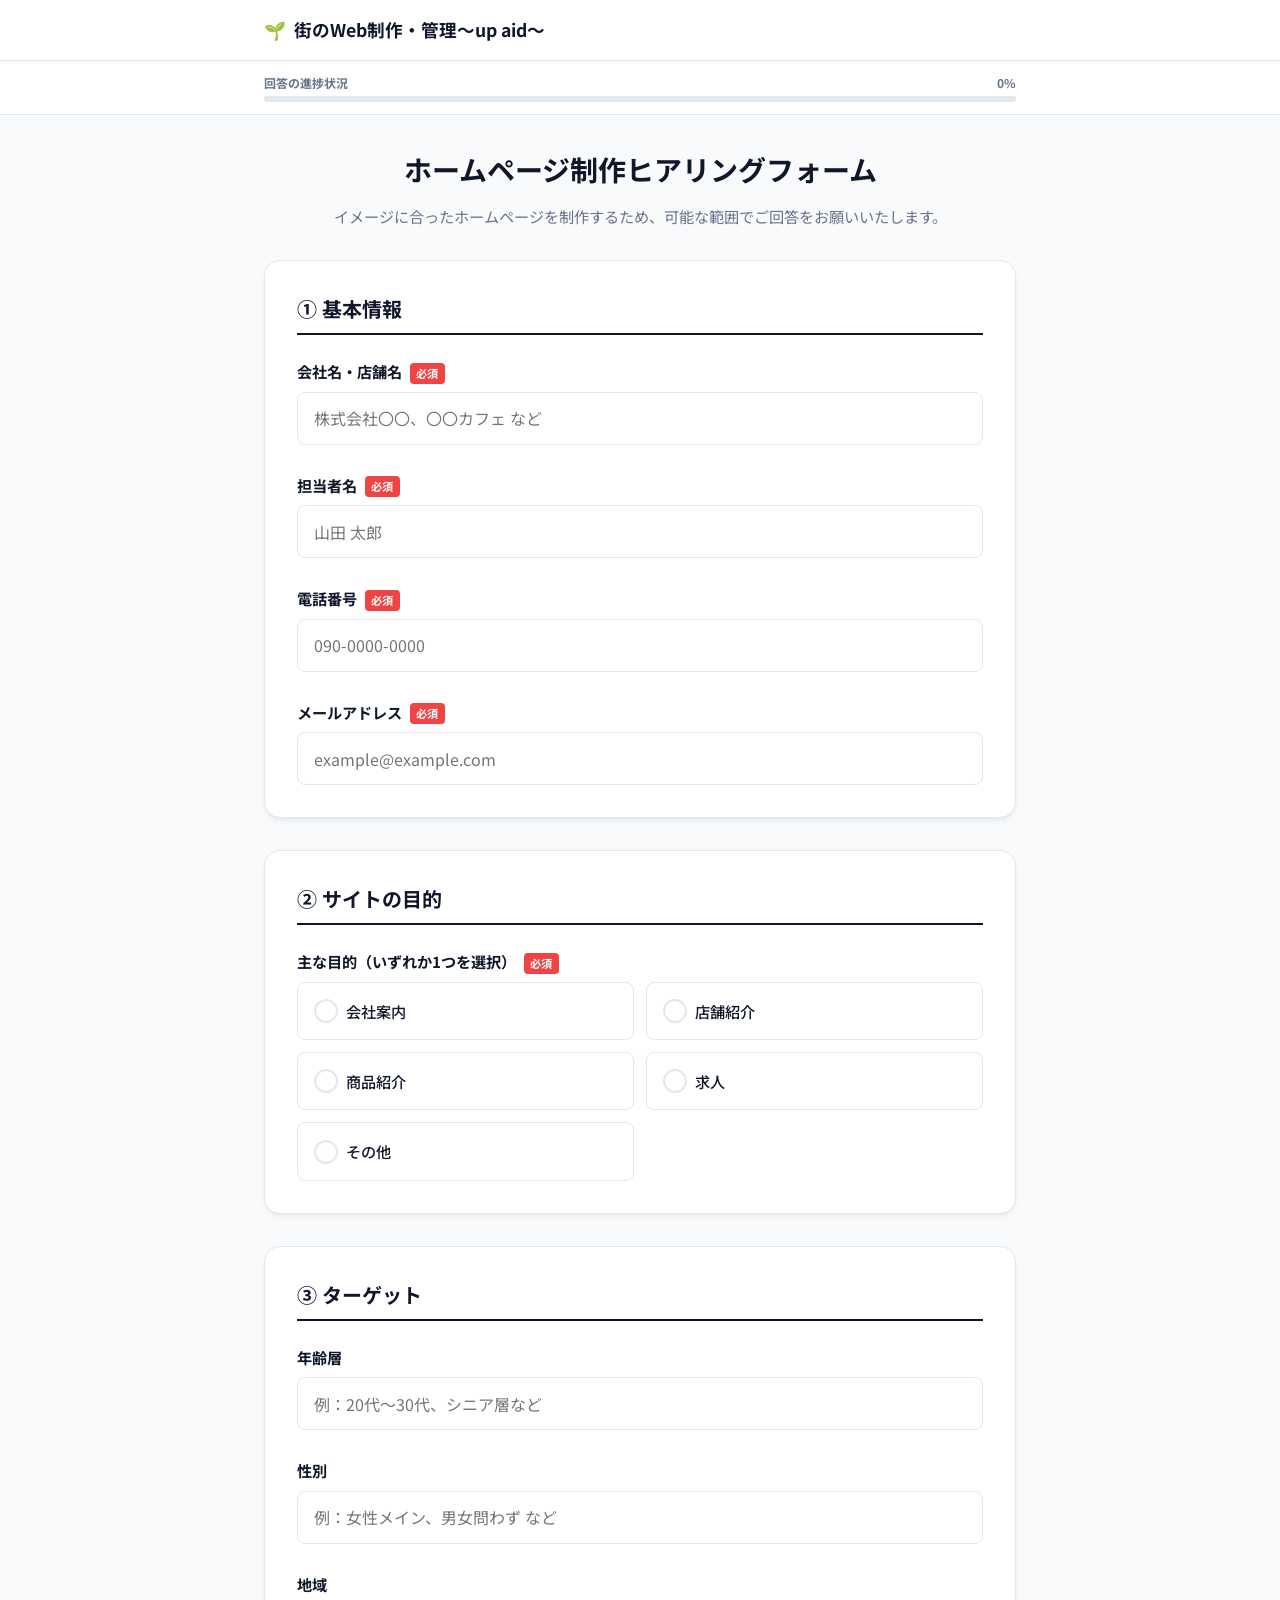
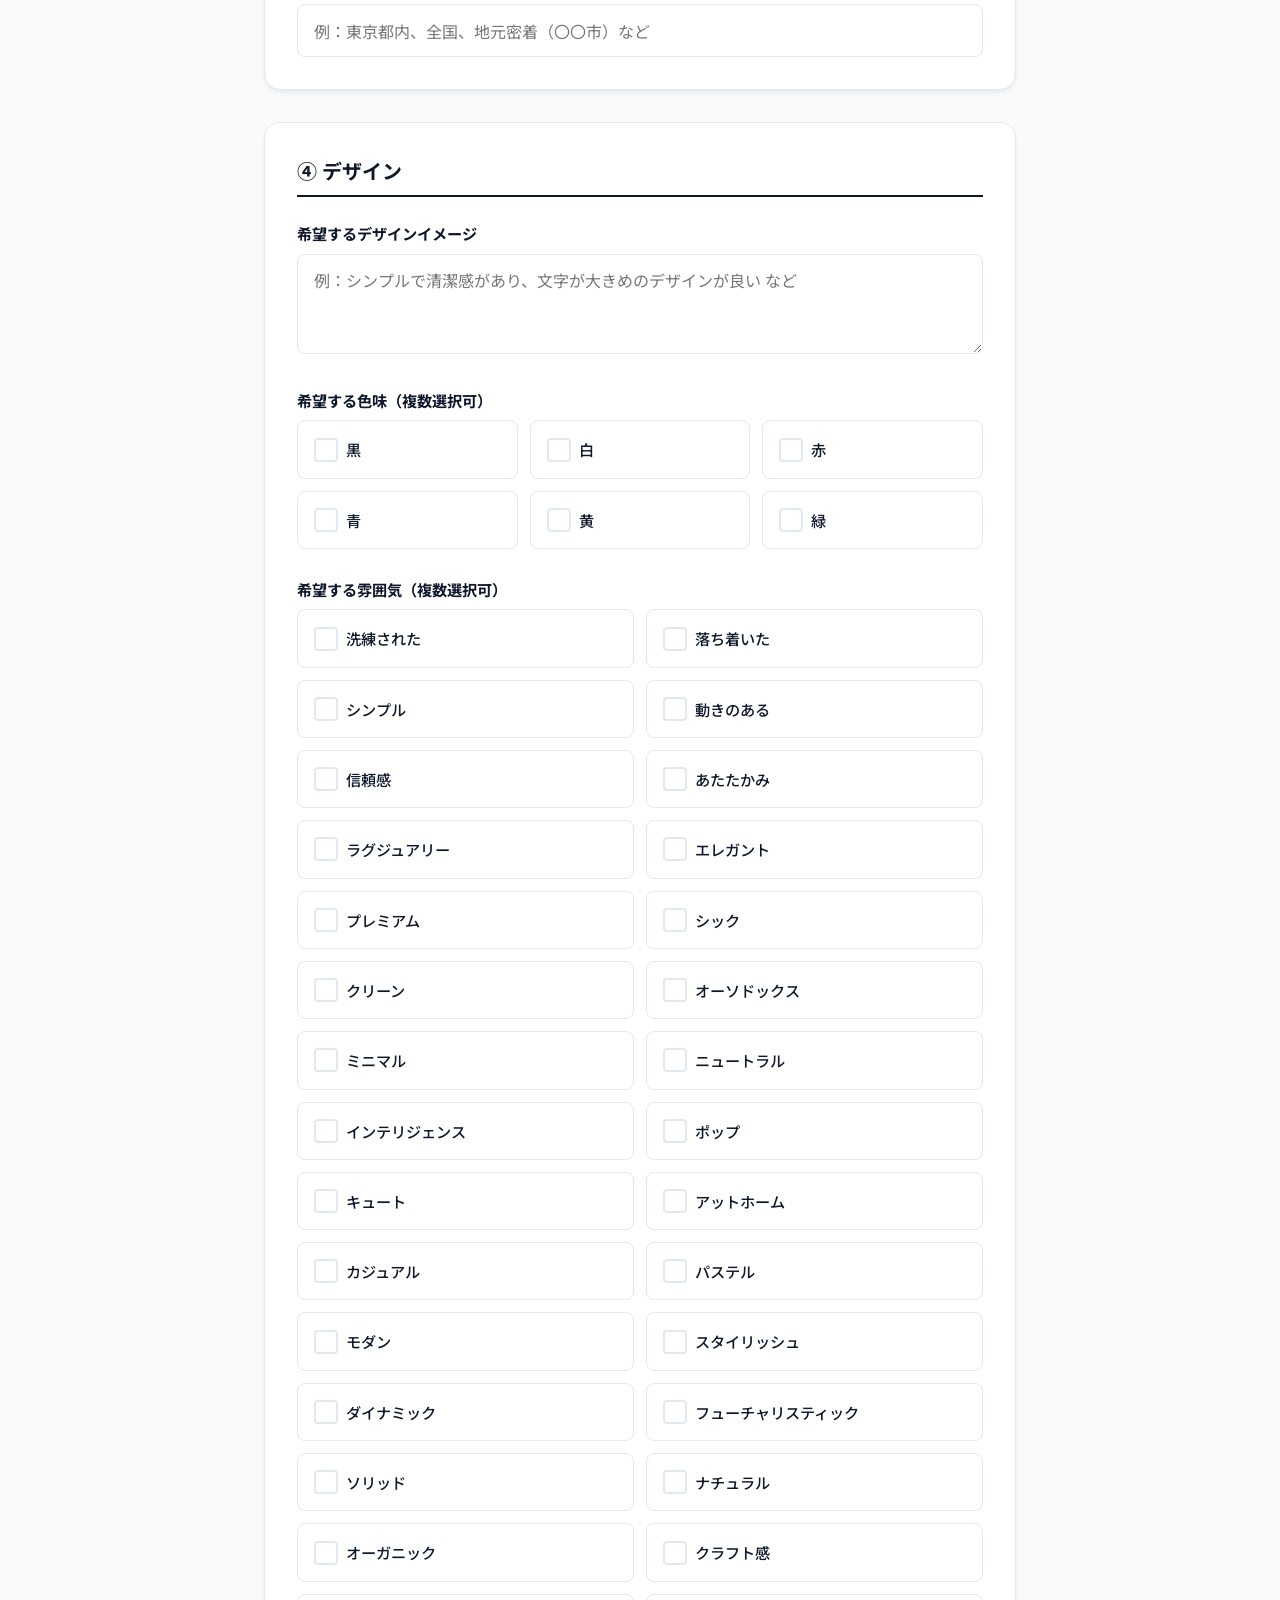
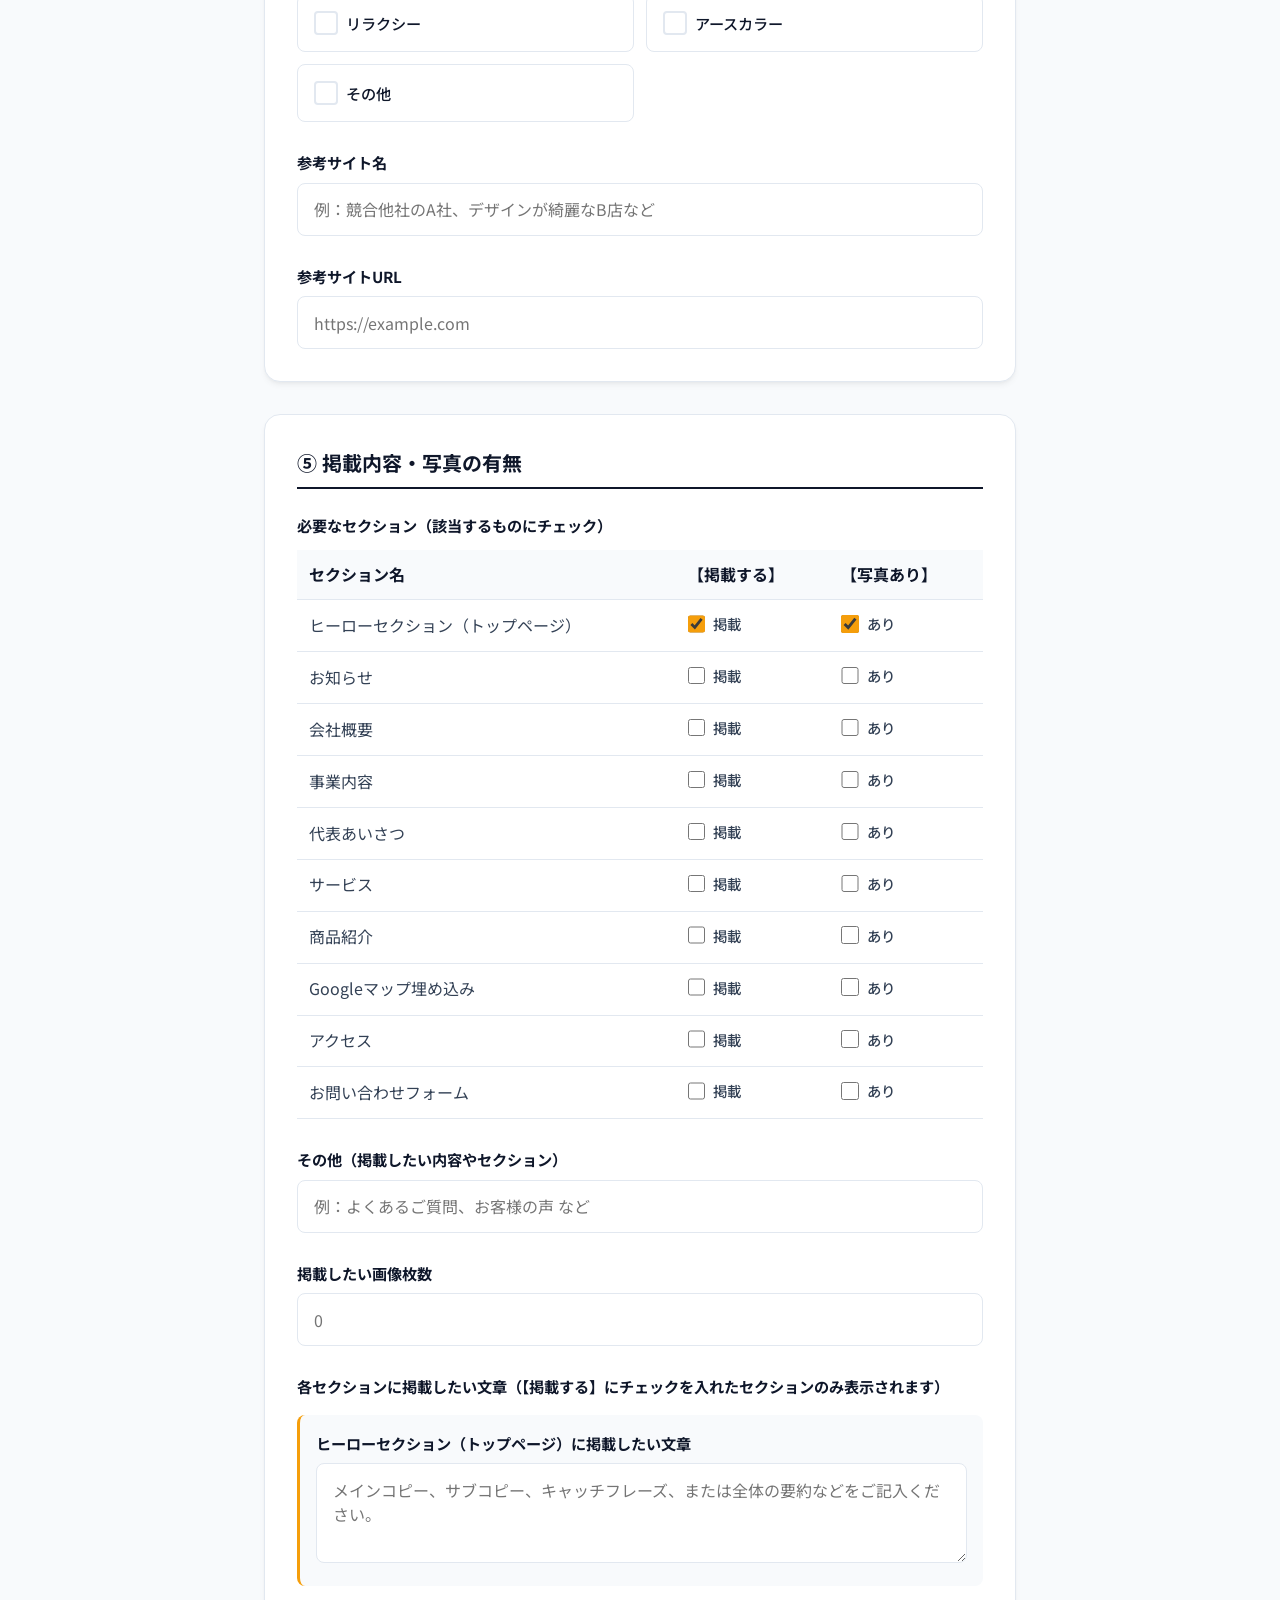
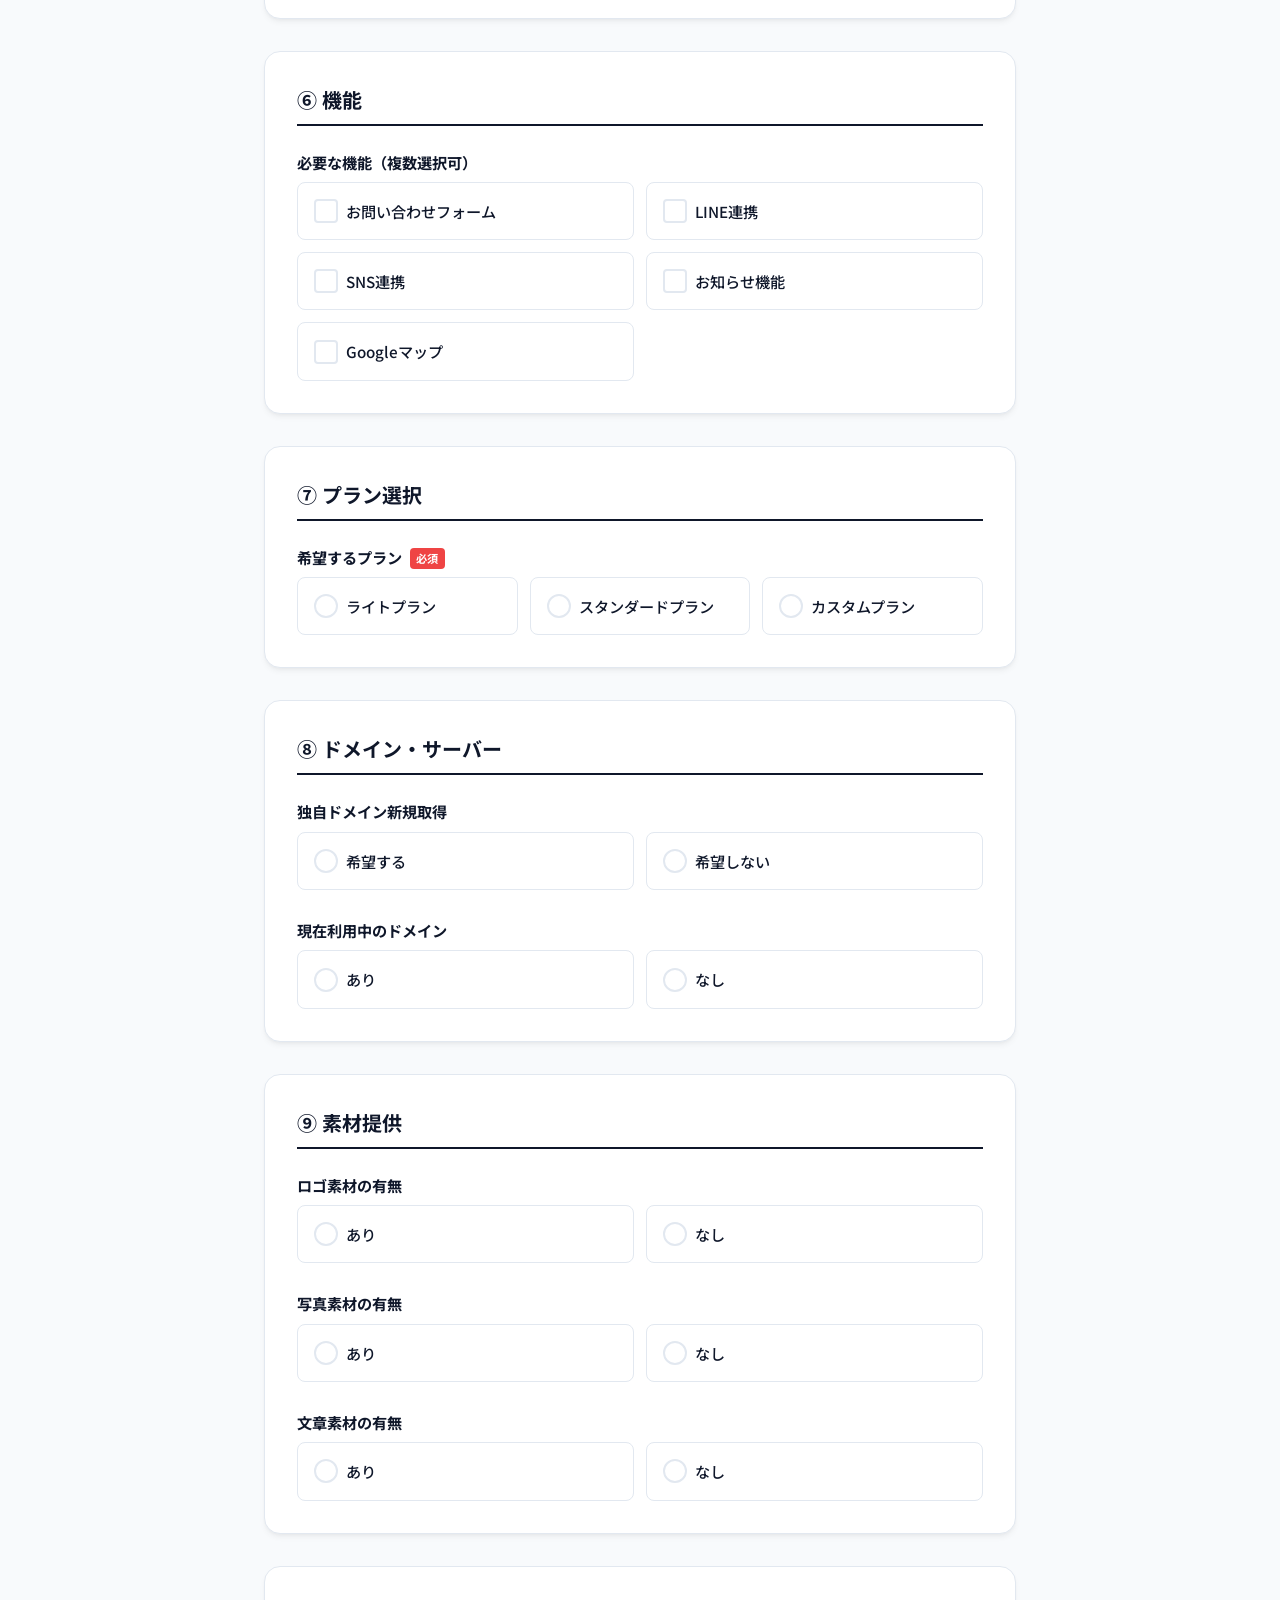
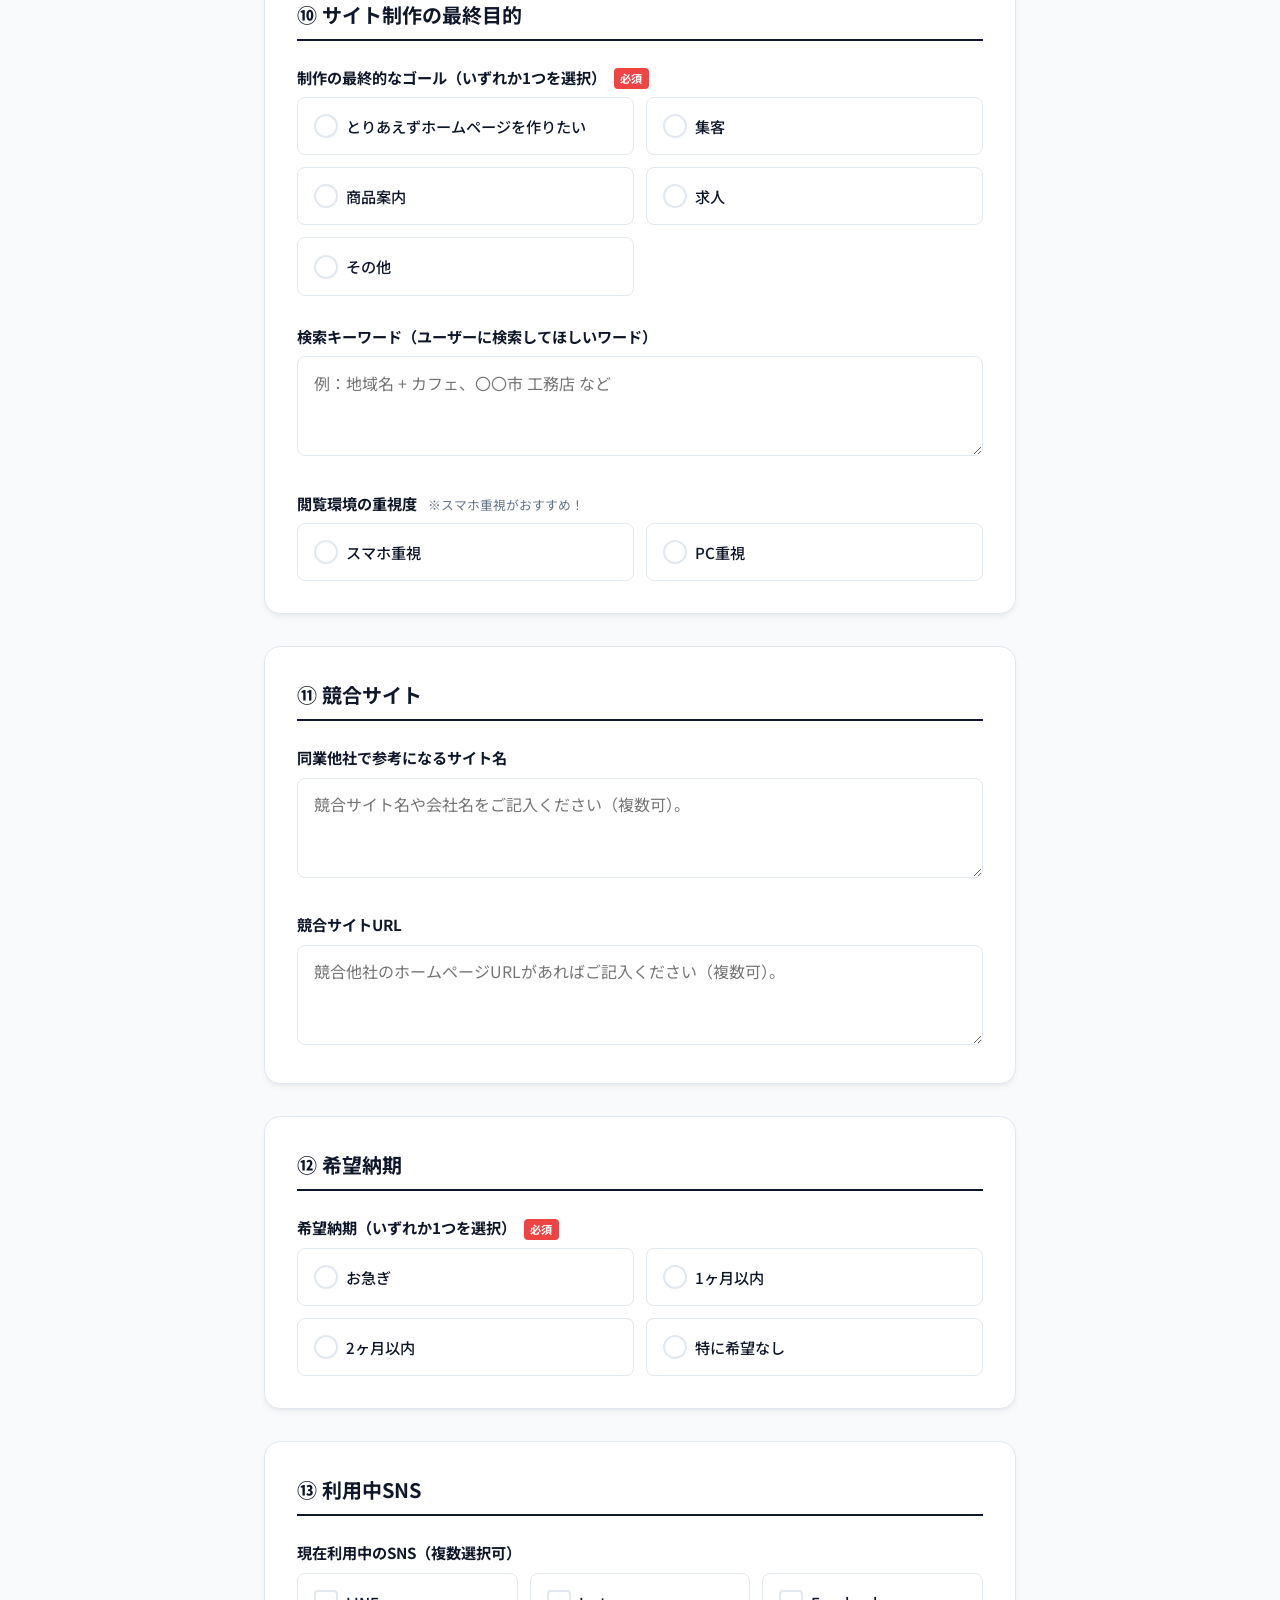
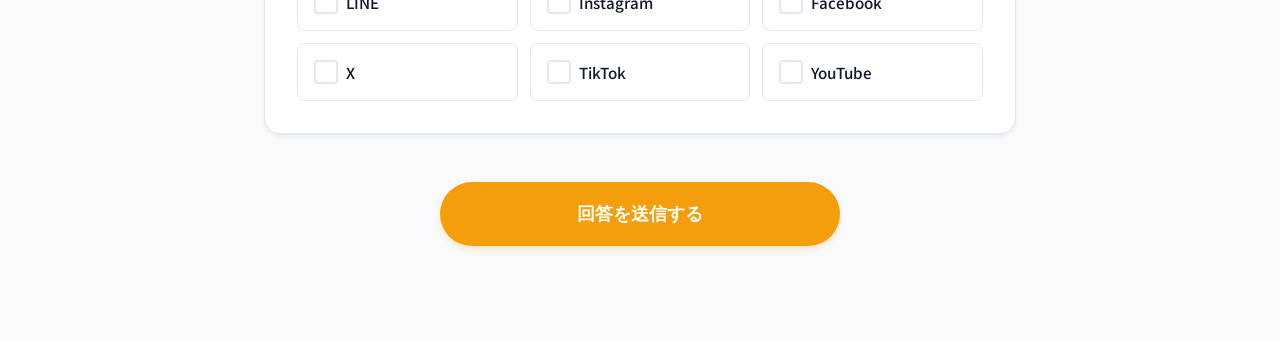
==== hearing/index.html @ bc9c6894 "feat: update deploy path and form changes" ====
<!DOCTYPE html>
<html lang="ja">
<head>
    <meta charset="UTF-8">
    <meta name="viewport" content="width=device-width, initial-scale=1.0">
    <title>ホームページ制作ヒアリングフォーム | up aid</title>
    <meta name="description" content="お客様のご希望に沿ったホームページを制作するためのヒアリングフォームです。">
    <link rel="stylesheet" href="./style.css">
</head>
<body>
    <!-- Header -->
    <header>
        <div class="header-container">
            <a href="../" class="logo">
                <span>🌱</span> 街のWeb制作・管理～up aid～
            </a>
        </div>
    </header>

    <!-- Progress Bar -->
    <div class="progress-container">
        <div class="progress-bar-wrapper">
            <div class="progress-info">
                <span>回答の進捗状況</span>
                <span id="progress-text">0%</span>
            </div>
            <div class="progress-bar-bg">
                <div class="progress-bar-fill" id="progress-fill"></div>
            </div>
        </div>
    </div>

    <!-- Main Content -->
    <main>
        <div class="intro-section">
            <h1>ホームページ制作ヒアリングフォーム</h1>
            <p>イメージに合ったホームページを制作するため、可能な範囲でご回答をお願いいたします。</p>
        </div>

        <form id="hearingForm">
            <!-- ① 基本情報 -->
            <section class="card" data-section="1">
                <h2 class="card-title">① 基本情報</h2>
                
                <div class="form-group">
                    <label class="form-label" for="company_name">会社名・店舗名<span class="required-badge">必須</span></label>
                    <input type="text" id="company_name" name="company_name" placeholder="株式会社〇〇、〇〇カフェ など" required>
                </div>

                <div class="form-group">
                    <label class="form-label" for="manager_name">担当者名<span class="required-badge">必須</span></label>
                    <input type="text" id="manager_name" name="manager_name" placeholder="山田 太郎" required>
                </div>

                <div class="form-group">
                    <label class="form-label" for="phone">電話番号<span class="required-badge">必須</span></label>
                    <input type="tel" id="phone" name="phone" placeholder="090-0000-0000" required>
                </div>

                <div class="form-group">
                    <label class="form-label" for="email">メールアドレス<span class="required-badge">必須</span></label>
                    <input type="email" id="email" name="email" placeholder="example@example.com" required>
                </div>
            </section>

            <!-- ② サイトの目的 -->
            <section class="card" data-section="2">
                <h2 class="card-title">② サイトの目的</h2>
                <div class="form-group">
                    <label class="form-label">主な目的（いずれか1つを選択）<span class="required-badge">必須</span></label>
                    <div class="options-grid cols-2">
                        <label class="option-control">
                            <input type="radio" name="site_purpose" value="会社案内" required>
                            <span class="option-text">会社案内</span>
                        </label>
                        <label class="option-control">
                            <input type="radio" name="site_purpose" value="店舗紹介">
                            <span class="option-text">店舗紹介</span>
                        </label>
                        <label class="option-control">
                            <input type="radio" name="site_purpose" value="商品紹介">
                            <span class="option-text">商品紹介</span>
                        </label>
                        <label class="option-control">
                            <input type="radio" name="site_purpose" value="求人">
                            <span class="option-text">求人</span>
                        </label>
                        <label class="option-control">
                            <input type="radio" name="site_purpose" value="その他" id="purpose_other_radio">
                            <span class="option-text">その他</span>
                        </label>
                    </div>
                    
                    <!-- 条件付き自由記述欄 -->
                    <div class="conditional-field" id="purpose_other_container">
                        <label class="form-label" for="purpose_other_text">具体的な目的をご記入ください</label>
                        <textarea id="purpose_other_text" name="purpose_other_text" placeholder="例：イベントの特設ランディングページなど、具体的にご記入ください。"></textarea>
                    </div>
                </div>
            </section>

            <!-- ③ ターゲット -->
            <section class="card" data-section="3">
                <h2 class="card-title">③ ターゲット</h2>
                
                <div class="form-group">
                    <label class="form-label" for="target_age">年齢層</label>
                    <input type="text" id="target_age" name="target_age" placeholder="例：20代〜30代、シニア層など">
                </div>

                <div class="form-group">
                    <label class="form-label" for="target_gender">性別</label>
                    <input type="text" id="target_gender" name="target_gender" placeholder="例：女性メイン、男女問わず など">
                </div>

                <div class="form-group">
                    <label class="form-label" for="target_region">地域</label>
                    <input type="text" id="target_region" name="target_region" placeholder="例：東京都内、全国、地元密着（〇〇市）など">
                </div>
            </section>

            <!-- ④ デザイン -->
            <section class="card" data-section="4">
                <h2 class="card-title">④ デザイン</h2>
                
                <div class="form-group">
                    <label class="form-label" for="design_hope">希望するデザインイメージ</label>
                    <textarea id="design_hope" name="design_hope" placeholder="例：シンプルで清潔感があり、文字が大きめのデザインが良い など"></textarea>
                </div>

                <div class="form-group">
                    <label class="form-label">希望する色味（複数選択可）</label>
                    <div class="options-grid cols-3">
                        <label class="option-control">
                            <input type="checkbox" name="design_color" value="黒">
                            <span class="option-text">黒</span>
                        </label>
                        <label class="option-control">
                            <input type="checkbox" name="design_color" value="白">
                            <span class="option-text">白</span>
                        </label>
                        <label class="option-control">
                            <input type="checkbox" name="design_color" value="赤">
                            <span class="option-text">赤</span>
                        </label>
                        <label class="option-control">
                            <input type="checkbox" name="design_color" value="青">
                            <span class="option-text">青</span>
                        </label>
                        <label class="option-control">
                            <input type="checkbox" name="design_color" value="黄">
                            <span class="option-text">黄</span>
                        </label>
                        <label class="option-control">
                            <input type="checkbox" name="design_color" value="緑">
                            <span class="option-text">緑</span>
                        </label>
                    </div>
                </div>

                <div class="form-group">
                    <label class="form-label">希望する雰囲気（複数選択可）</label>
                    <div class="options-grid cols-2">
                        <label class="option-control"><input type="checkbox" name="design_vibe" value="洗練された"><span class="option-text">洗練された</span></label>
                        <label class="option-control"><input type="checkbox" name="design_vibe" value="落ち着いた"><span class="option-text">落ち着いた</span></label>
                        <label class="option-control"><input type="checkbox" name="design_vibe" value="シンプル"><span class="option-text">シンプル</span></label>
                        <label class="option-control"><input type="checkbox" name="design_vibe" value="動きのある"><span class="option-text">動きのある</span></label>
                        <label class="option-control"><input type="checkbox" name="design_vibe" value="信頼感"><span class="option-text">信頼感</span></label>
                        <label class="option-control"><input type="checkbox" name="design_vibe" value="あたたかみ"><span class="option-text">あたたかみ</span></label>
                        <label class="option-control"><input type="checkbox" name="design_vibe" value="ラグジュアリー"><span class="option-text">ラグジュアリー</span></label>
                        <label class="option-control"><input type="checkbox" name="design_vibe" value="エレガント"><span class="option-text">エレガント</span></label>
                        <label class="option-control"><input type="checkbox" name="design_vibe" value="プレミアム"><span class="option-text">プレミアム</span></label>
                        <label class="option-control"><input type="checkbox" name="design_vibe" value="シック"><span class="option-text">シック</span></label>
                        <label class="option-control"><input type="checkbox" name="design_vibe" value="クリーン"><span class="option-text">クリーン</span></label>
                        <label class="option-control"><input type="checkbox" name="design_vibe" value="オーソドックス"><span class="option-text">オーソドックス</span></label>
                        <label class="option-control"><input type="checkbox" name="design_vibe" value="ミニマル"><span class="option-text">ミニマル</span></label>
                        <label class="option-control"><input type="checkbox" name="design_vibe" value="ニュートラル"><span class="option-text">ニュートラル</span></label>
                        <label class="option-control"><input type="checkbox" name="design_vibe" value="インテリジェンス"><span class="option-text">インテリジェンス</span></label>
                        <label class="option-control"><input type="checkbox" name="design_vibe" value="ポップ"><span class="option-text">ポップ</span></label>
                        <label class="option-control"><input type="checkbox" name="design_vibe" value="キュート"><span class="option-text">キュート</span></label>
                        <label class="option-control"><input type="checkbox" name="design_vibe" value="アットホーム"><span class="option-text">アットホーム</span></label>
                        <label class="option-control"><input type="checkbox" name="design_vibe" value="カジュアル"><span class="option-text">カジュアル</span></label>
                        <label class="option-control"><input type="checkbox" name="design_vibe" value="パステル"><span class="option-text">パステル</span></label>
                        <label class="option-control"><input type="checkbox" name="design_vibe" value="モダン"><span class="option-text">モダン</span></label>
                        <label class="option-control"><input type="checkbox" name="design_vibe" value="スタイリッシュ"><span class="option-text">スタイリッシュ</span></label>
                        <label class="option-control"><input type="checkbox" name="design_vibe" value="ダイナミック"><span class="option-text">ダイナミック</span></label>
                        <label class="option-control"><input type="checkbox" name="design_vibe" value="フューチャリスティック"><span class="option-text">フューチャリスティック</span></label>
                        <label class="option-control"><input type="checkbox" name="design_vibe" value="ソリッド"><span class="option-text">ソリッド</span></label>
                        <label class="option-control"><input type="checkbox" name="design_vibe" value="ナチュラル"><span class="option-text">ナチュラル</span></label>
                        <label class="option-control"><input type="checkbox" name="design_vibe" value="オーガニック"><span class="option-text">オーガニック</span></label>
                        <label class="option-control"><input type="checkbox" name="design_vibe" value="クラフト感"><span class="option-text">クラフト感</span></label>
                        <label class="option-control"><input type="checkbox" name="design_vibe" value="リラクシー"><span class="option-text">リラクシー</span></label>
                        <label class="option-control"><input type="checkbox" name="design_vibe" value="アースカラー"><span class="option-text">アースカラー</span></label>
                        <label class="option-control"><input type="checkbox" name="design_vibe" value="その他" id="vibe_other_checkbox"><span class="option-text">その他</span></label>
                    </div>

                    <!-- 条件付き雰囲気自由記述欄 -->
                    <div class="conditional-field" id="vibe_other_container">
                        <label class="form-label" for="vibe_other_text">ご希望の雰囲気を具体的にご記入ください</label>
                        <input type="text" id="vibe_other_text" name="vibe_other_text" placeholder="例：北欧風、レトロポップなど">
                    </div>
                </div>

                <div class="form-group">
                    <label class="form-label" for="reference_site_name">参考サイト名</label>
                    <input type="text" id="reference_site_name" name="reference_site_name" placeholder="例：競合他社のA社、デザインが綺麗なB店など">
                </div>

                <div class="form-group">
                    <label class="form-label" for="reference_site_url">参考サイトURL</label>
                    <input type="text" id="reference_site_url" name="reference_site_url" placeholder="https://example.com">
                </div>
            </section>

            <!-- ⑤ 掲載内容・写真の有無 -->
            <section class="card" data-section="5">
                <h2 class="card-title">⑤ 掲載内容・写真の有無</h2>
                
                <div class="form-group">
                    <label class="form-label">必要なセクション（該当するものにチェック）</label>
                    <table class="section-table">
                        <thead>
                            <tr>
                                <th>セクション名</th>
                                <th>【掲載する】</th>
                                <th>【写真あり】</th>
                            </tr>
                        </thead>
                        <tbody>
                            <tr>
                                <td>ヒーローセクション（トップページ）</td>
                                <td><label class="checkbox-label"><input type="checkbox" name="sec_hero_show" value="1" checked> 掲載</label></td>
                                <td><label class="checkbox-label"><input type="checkbox" name="sec_hero_photo" value="1" checked> あり</label></td>
                            </tr>
                            <tr>
                                <td>お知らせ</td>
                                <td><label class="checkbox-label"><input type="checkbox" name="sec_news_show" value="1"> 掲載</label></td>
                                <td><label class="checkbox-label"><input type="checkbox" name="sec_news_photo" value="1"> あり</label></td>
                            </tr>
                            <tr>
                                <td>会社概要</td>
                                <td><label class="checkbox-label"><input type="checkbox" name="sec_profile_show" value="1"> 掲載</label></td>
                                <td><label class="checkbox-label"><input type="checkbox" name="sec_profile_photo" value="1"> あり</label></td>
                            </tr>
                            <tr>
                                <td>事業内容</td>
                                <td><label class="checkbox-label"><input type="checkbox" name="sec_business_show" value="1"> 掲載</label></td>
                                <td><label class="checkbox-label"><input type="checkbox" name="sec_business_photo" value="1"> あり</label></td>
                            </tr>
                            <tr>
                                <td>代表あいさつ</td>
                                <td><label class="checkbox-label"><input type="checkbox" name="sec_greeting_show" value="1"> 掲載</label></td>
                                <td><label class="checkbox-label"><input type="checkbox" name="sec_greeting_photo" value="1"> あり</label></td>
                            </tr>
                            <tr>
                                <td>サービス</td>
                                <td><label class="checkbox-label"><input type="checkbox" name="sec_service_show" value="1"> 掲載</label></td>
                                <td><label class="checkbox-label"><input type="checkbox" name="sec_service_photo" value="1"> あり</label></td>
                            </tr>
                            <tr>
                                <td>商品紹介</td>
                                <td><label class="checkbox-label"><input type="checkbox" name="sec_products_show" value="1"> 掲載</label></td>
                                <td><label class="checkbox-label"><input type="checkbox" name="sec_products_photo" value="1"> あり</label></td>
                            </tr>
                            <tr>
                                <td>Googleマップ埋め込み</td>
                                <td><label class="checkbox-label"><input type="checkbox" name="sec_map_show" value="1"> 掲載</label></td>
                                <td><label class="checkbox-label"><input type="checkbox" name="sec_map_photo" value="1"> あり</label></td>
                            </tr>
                            <tr>
                                <td>アクセス</td>
                                <td><label class="checkbox-label"><input type="checkbox" name="sec_access_show" value="1"> 掲載</label></td>
                                <td><label class="checkbox-label"><input type="checkbox" name="sec_access_photo" value="1"> あり</label></td>
                            </tr>
                            <tr>
                                <td>お問い合わせフォーム</td>
                                <td><label class="checkbox-label"><input type="checkbox" name="sec_contact_show" value="1"> 掲載</label></td>
                                <td><label class="checkbox-label"><input type="checkbox" name="sec_contact_photo" value="1"> あり</label></td>
                            </tr>
                        </tbody>
                    </table>
                </div>

                <div class="form-group">
                    <label class="form-label" for="sec_other">その他（掲載したい内容やセクション）</label>
                    <input type="text" id="sec_other" name="sec_other" placeholder="例：よくあるご質問、お客様の声 など">
                </div>

                <div class="form-group">
                    <label class="form-label" for="photo_count">掲載したい画像枚数</label>
                    <input type="number" id="photo_count" name="photo_count" min="0" placeholder="0">
                </div>

                <div class="form-group">
                    <label class="form-label">各セクションに掲載したい文章（【掲載する】にチェックを入れたセクションのみ表示されます）</label>
                    <div id="section_texts_container">
                        <!-- Hero Section Text -->
                        <div class="conditional-field" id="sec_hero_text_container">
                            <label class="form-label" for="sec_hero_text">ヒーローセクション（トップページ）に掲載したい文章</label>
                            <textarea id="sec_hero_text" name="sec_hero_text" placeholder="メインコピー、サブコピー、キャッチフレーズ、または全体の要約などをご記入ください。"></textarea>
                        </div>
                        <!-- News Section Text -->
                        <div class="conditional-field" id="sec_news_text_container">
                            <label class="form-label" for="sec_news_text">お知らせに掲載したい文章</label>
                            <textarea id="sec_news_text" name="sec_news_text" placeholder="お知らせ欄に最初期に記載したい内容や、更新についてのルールなどがあればご記入ください。"></textarea>
                        </div>
                        <!-- Profile Section Text -->
                        <div class="conditional-field" id="sec_profile_text_container">
                            <label class="form-label" for="sec_profile_text">会社概要に掲載したい文章</label>
                            <textarea id="sec_profile_text" name="sec_profile_text" placeholder="所在地、設立日、代表者名、資本金、事業内容、営業時間などの情報をご記入ください。"></textarea>
                        </div>
                        <!-- Business Section Text -->
                        <div class="conditional-field" id="sec_business_text_container">
                            <label class="form-label" for="sec_business_text">事業内容に掲載したい文章</label>
                            <textarea id="sec_business_text" name="sec_business_text" placeholder="提供しているサービスや事業の詳しい内容、それぞれの特徴などをご記入ください。"></textarea>
                        </div>
                        <!-- Greeting Section Text -->
                        <div class="conditional-field" id="sec_greeting_text_container">
                            <label class="form-label" for="sec_greeting_text">代表あいさつに掲載したい文章</label>
                            <textarea id="sec_greeting_text" name="sec_greeting_text" placeholder="代表者様からのメッセージや挨拶文をご記入ください。"></textarea>
                        </div>
                        <!-- Service Section Text -->
                        <div class="conditional-field" id="sec_service_text_container">
                            <label class="form-label" for="sec_service_text">サービスに掲載したい文章</label>
                            <textarea id="sec_service_text" name="sec_service_text" placeholder="提供しているサービスの流れや、アピールポイントなどをご記入ください。"></textarea>
                        </div>
                        <!-- Products Section Text -->
                        <div class="conditional-field" id="sec_products_text_container">
                            <label class="form-label" for="sec_products_text">商品紹介に掲載したい文章</label>
                            <textarea id="sec_products_text" name="sec_products_text" placeholder="取り扱っている主な商品の名称、特徴、価格帯などをご記入ください。"></textarea>
                        </div>
                        <!-- Map Section Text -->
                        <div class="conditional-field" id="sec_map_text_container">
                            <label class="form-label" for="sec_map_text">Googleマップ埋め込み位置に記載したい内容</label>
                            <textarea id="sec_map_text" name="sec_map_text" placeholder="マップの周辺に記載したい住所の詳細や目印、注意書きなどをご記入ください。"></textarea>
                        </div>
                        <!-- Access Section Text -->
                        <div class="conditional-field" id="sec_access_text_container">
                            <label class="form-label" for="sec_access_text">アクセスに掲載したい文章</label>
                            <textarea id="sec_access_text" name="sec_access_text" placeholder="最寄り駅からの徒歩ルート、車でのアクセス方法、駐車場の有無などをご記入ください。"></textarea>
                        </div>
                        <!-- Contact Section Text -->
                        <div class="conditional-field" id="sec_contact_text_container">
                            <label class="form-label" for="sec_contact_text">お問い合わせフォームに掲載したい文章</label>
                            <textarea id="sec_contact_text" name="sec_contact_text" placeholder="「お問い合わせはお電話でも承ります」「通常2日以内に返信いたします」などの注意書きをご記入ください。"></textarea>
                        </div>
                        <!-- Other Section Text -->
                        <div class="conditional-field" id="sec_other_text_container">
                            <label class="form-label" for="sec_other_text" id="sec_other_text_label">その他セクションの文章</label>
                            <textarea id="sec_other_text" name="sec_other_text" placeholder="その他に追加した項目について、掲載したい具体的な文章をご記入ください。"></textarea>
                        </div>
                    </div>
                </div>
            </section>

            <!-- ⑥ 機能 -->
            <section class="card" data-section="6">
                <h2 class="card-title">⑥ 機能</h2>
                <div class="form-group">
                    <label class="form-label">必要な機能（複数選択可）</label>
                    <div class="options-grid cols-2">
                        <label class="option-control"><input type="checkbox" name="features" value="お問い合わせフォーム"><span class="option-text">お問い合わせフォーム</span></label>
                        <label class="option-control"><input type="checkbox" name="features" value="LINE連携"><span class="option-text">LINE連携</span></label>
                        <label class="option-control"><input type="checkbox" name="features" value="SNS連携"><span class="option-text">SNS連携</span></label>
                        <label class="option-control"><input type="checkbox" name="features" value="お知らせ機能"><span class="option-text">お知らせ機能</span></label>
                        <label class="option-control"><input type="checkbox" name="features" value="Googleマップ"><span class="option-text">Googleマップ</span></label>
                    </div>
                </div>
            </section>

            <!-- ⑦ プラン選択 -->
            <section class="card" data-section="7">
                <h2 class="card-title">⑦ プラン選択</h2>
                <div class="form-group">
                    <label class="form-label">希望するプラン<span class="required-badge">必須</span></label>
                    <div class="options-grid cols-3">
                        <label class="option-control">
                            <input type="radio" name="plan" value="ライトプラン" required>
                            <span class="option-text">ライトプラン</span>
                        </label>
                        <label class="option-control">
                            <input type="radio" name="plan" value="スタンダードプラン">
                            <span class="option-text">スタンダードプラン</span>
                        </label>
                        <label class="option-control">
                            <input type="radio" name="plan" value="カスタムプラン">
                            <span class="option-text">カスタムプラン</span>
                        </label>
                    </div>
                </div>
            </section>

            <!-- ⑧ ドメイン・サーバー -->
            <section class="card" data-section="8">
                <h2 class="card-title">⑧ ドメイン・サーバー</h2>
                
                <div class="form-group">
                    <label class="form-label">独自ドメイン新規取得</label>
                    <div class="options-grid cols-2">
                        <label class="option-control">
                            <input type="radio" name="domain_new" value="希望する">
                            <span class="option-text">希望する</span>
                        </label>
                        <label class="option-control">
                            <input type="radio" name="domain_new" value="希望しない">
                            <span class="option-text">希望しない</span>
                        </label>
                    </div>
                </div>

                <div class="form-group">
                    <label class="form-label">現在利用中のドメイン</label>
                    <div class="options-grid cols-2">
                        <label class="option-control">
                            <input type="radio" name="domain_current" value="あり" id="domain_current_yes">
                            <span class="option-text">あり</span>
                        </label>
                        <label class="option-control">
                            <input type="radio" name="domain_current" value="なし">
                            <span class="option-text">なし</span>
                        </label>
                    </div>
                    
                    <!-- 条件付きドメイン入力欄 -->
                    <div class="conditional-field" id="domain_current_container">
                        <label class="form-label" for="domain_name">利用中のドメイン名をご記入ください</label>
                        <input type="text" id="domain_name" name="domain_name" placeholder="example.com">
                    </div>
                </div>
            </section>

            <!-- ⑨ 素材提供 -->
            <section class="card" data-section="9">
                <h2 class="card-title">⑨ 素材提供</h2>
                
                <div class="form-group">
                    <label class="form-label">ロゴ素材の有無</label>
                    <div class="options-grid cols-2">
                        <label class="option-control">
                            <input type="radio" name="material_logo" value="あり">
                            <span class="option-text">あり</span>
                        </label>
                        <label class="option-control">
                            <input type="radio" name="material_logo" value="なし">
                            <span class="option-text">なし</span>
                        </label>
                    </div>
                </div>

                <div class="form-group">
                    <label class="form-label">写真素材の有無</label>
                    <div class="options-grid cols-2">
                        <label class="option-control">
                            <input type="radio" name="material_photo" value="あり">
                            <span class="option-text">あり</span>
                        </label>
                        <label class="option-control">
                            <input type="radio" name="material_photo" value="なし">
                            <span class="option-text">なし</span>
                        </label>
                    </div>
                </div>

                <div class="form-group">
                    <label class="form-label">文章素材の有無</label>
                    <div class="options-grid cols-2">
                        <label class="option-control">
                            <input type="radio" name="material_text" value="あり">
                            <span class="option-text">あり</span>
                        </label>
                        <label class="option-control">
                            <input type="radio" name="material_text" value="なし">
                            <span class="option-text">なし</span>
                        </label>
                    </div>
                </div>
            </section>

            <!-- ⑩ サイト制作の最終目的 -->
            <section class="card" data-section="10">
                <h2 class="card-title">⑩ サイト制作の最終目的</h2>
                
                <div class="form-group">
                    <label class="form-label">制作の最終的なゴール（いずれか1つを選択）<span class="required-badge">必須</span></label>
                    <div class="options-grid cols-2">
                        <label class="option-control">
                            <input type="radio" name="final_goal" value="とりあえずホームページを作りたい" required>
                            <span class="option-text">とりあえずホームページを作りたい</span>
                        </label>
                        <label class="option-control">
                            <input type="radio" name="final_goal" value="集客">
                            <span class="option-text">集客</span>
                        </label>
                        <label class="option-control">
                            <input type="radio" name="final_goal" value="商品案内">
                            <span class="option-text">商品案内</span>
                        </label>
                        <label class="option-control">
                            <input type="radio" name="final_goal" value="求人">
                            <span class="option-text">求人</span>
                        </label>
                        <label class="option-control">
                            <input type="radio" name="final_goal" value="その他" id="final_goal_other_radio">
                            <span class="option-text">その他</span>
                        </label>
                    </div>
                    
                    <!-- 条件付き入力欄 -->
                    <div class="conditional-field" id="final_goal_other_container">
                        <label class="form-label" for="final_goal_other_text">具体的な目的をご記入ください</label>
                        <input type="text" id="final_goal_other_text" name="final_goal_other_text" placeholder="例：〇〇の販売促進など">
                    </div>
                </div>

                <div class="form-group">
                    <label class="form-label" for="search_keywords">検索キーワード（ユーザーに検索してほしいワード）</label>
                    <textarea id="search_keywords" name="search_keywords" placeholder="例：地域名 + カフェ、〇〇市 工務店 など"></textarea>
                </div>

                <div class="form-group">
                    <label class="form-label">閲覧環境の重視度 <span style="font-size: 0.8rem; font-weight: normal; color: var(--text-muted); margin-left: 0.5rem;">※スマホ重視がおすすめ！</span></label>
                    <div class="options-grid cols-2">
                        <label class="option-control">
                            <input type="radio" name="device_priority" value="スマホ重視">
                            <span class="option-text">スマホ重視</span>
                        </label>
                        <label class="option-control">
                            <input type="radio" name="device_priority" value="PC重視">
                            <span class="option-text">PC重視</span>
                        </label>
                    </div>
                </div>
            </section>

            <!-- ⑪ 競合サイト -->
            <section class="card" data-section="11">
                <h2 class="card-title">⑪ 競合サイト</h2>
                
                <div class="form-group">
                    <label class="form-label" for="competitor_name">同業他社で参考になるサイト名</label>
                    <textarea id="competitor_name" name="competitor_name" placeholder="競合サイト名や会社名をご記入ください（複数可）。"></textarea>
                </div>

                <div class="form-group">
                    <label class="form-label" for="competitor_url">競合サイトURL</label>
                    <textarea id="competitor_url" name="competitor_url" placeholder="競合他社のホームページURLがあればご記入ください（複数可）。"></textarea>
                </div>
            </section>

            <!-- ⑫ 希望納期 -->
            <section class="card" data-section="12">
                <h2 class="card-title">⑫ 希望納期</h2>
                <div class="form-group">
                    <label class="form-label">希望納期（いずれか1つを選択）<span class="required-badge">必須</span></label>
                    <div class="options-grid cols-2">
                        <label class="option-control">
                            <input type="radio" name="deadline" value="お急ぎ" required>
                            <span class="option-text">お急ぎ</span>
                        </label>
                        <label class="option-control">
                            <input type="radio" name="deadline" value="1ヶ月以内">
                            <span class="option-text">1ヶ月以内</span>
                        </label>
                        <label class="option-control">
                            <input type="radio" name="deadline" value="2ヶ月以内">
                            <span class="option-text">2ヶ月以内</span>
                        </label>
                        <label class="option-control">
                            <input type="radio" name="deadline" value="特に希望なし">
                            <span class="option-text">特に希望なし</span>
                        </label>
                    </div>
                </div>
            </section>

            <!-- ⑬ 利用中SNS -->
            <section class="card" data-section="13">
                <h2 class="card-title">⑬ 利用中SNS</h2>
                <div class="form-group">
                    <label class="form-label">現在利用中のSNS（複数選択可）</label>
                    <div class="options-grid cols-3">
                        <label class="option-control"><input type="checkbox" name="sns" value="LINE"><span class="option-text">LINE</span></label>
                        <label class="option-control"><input type="checkbox" name="sns" value="Instagram"><span class="option-text">Instagram</span></label>
                        <label class="option-control"><input type="checkbox" name="sns" value="Facebook"><span class="option-text">Facebook</span></label>
                        <label class="option-control"><input type="checkbox" name="sns" value="X"><span class="option-text">X</span></label>
                        <label class="option-control"><input type="checkbox" name="sns" value="TikTok"><span class="option-text">TikTok</span></label>
                        <label class="option-control"><input type="checkbox" name="sns" value="YouTube"><span class="option-text">YouTube</span></label>
                    </div>
                </div>
            </section>

            <div class="btn-container">
                <button type="submit" class="btn-submit" id="submitBtn">回答を送信する</button>
            </div>
        </form>

        <div id="successMessage" class="card success-message-wrapper" style="display: none;">
            <div class="success-icon">✓</div>
            <h2 class="success-title">送信完了</h2>
            <p>ヒアリング内容を送信しました。ありがとうございました。</p>
        </div>
    </main>

    <!-- Loading Overlay -->
    <div class="loading-overlay" id="loadingOverlay">
        <div class="spinner"></div>
        <p>送信中です。しばらくお待ちください...</p>
    </div>

    <script src="./app.js"></script>
</body>
</html>
---- hearing/style.css ----
/* Custom CSS for Hearing Form */
@import url('https://fonts.googleapis.com/css2?family=Noto+Sans+JP:wght@300;400;500;700&display=swap');

:root {
    --primary-color: #0f172a; /* Slate 900 / Dark Navy */
    --primary-light: #1e293b; /* Slate 800 */
    --accent-color: #f59e0b;  /* Amber 500 */
    --accent-hover: #d97706;  /* Amber 600 */
    --bg-color: #f8fafc;      /* Slate 50 / Very Light Blue-Gray */
    --card-bg: #ffffff;
    --text-main: #334155;     /* Slate 700 */
    --text-dark: #0f172a;     /* Slate 900 */
    --text-muted: #64748b;    /* Slate 500 */
    --border-color: #e2e8f0;  /* Slate 200 */
    --focus-ring: rgba(245, 158, 11, 0.2);
    --success-color: #10b981; /* Emerald 500 */
}

* {
    box-sizing: border-box;
    margin: 0;
    padding: 0;
}

body {
    font-family: 'Noto Sans JP', sans-serif;
    background-color: var(--bg-color);
    color: var(--text-main);
    line-height: 1.6;
    padding-bottom: 4rem;
}

/* Header & Navigation */
header {
    background-color: var(--card-bg);
    border-bottom: 1px solid var(--border-color);
    position: sticky;
    top: 0;
    z-index: 100;
    box-shadow: 0 1px 3px rgba(0,0,0,0.05);
}

.header-container {
    max-width: 800px;
    margin: 0 auto;
    padding: 1rem 1.5rem;
    display: flex;
    justify-content: space-between;
    align-items: center;
}

.logo {
    font-size: 1.1rem;
    font-weight: 700;
    color: var(--text-dark);
    text-decoration: none;
    display: flex;
    align-items: center;
    gap: 0.5rem;
}

/* Progress Bar Container */
.progress-container {
    position: sticky;
    top: 57px; /* Below header */
    background: var(--card-bg);
    border-bottom: 1px solid var(--border-color);
    z-index: 99;
}

.progress-bar-wrapper {
    max-width: 800px;
    margin: 0 auto;
    padding: 0.75rem 1.5rem;
}

.progress-info {
    display: flex;
    justify-content: space-between;
    align-items: center;
    font-size: 0.75rem;
    font-weight: 700;
    color: var(--text-muted);
    margin-bottom: 0.25rem;
}

.progress-bar-bg {
    background: var(--border-color);
    height: 6px;
    border-radius: 9999px;
    overflow: hidden;
}

.progress-bar-fill {
    background: var(--accent-color);
    height: 100%;
    width: 0%;
    transition: width 0.3s ease;
}

/* Main Layout */
main {
    max-width: 800px;
    margin: 2rem auto;
    padding: 0 1.5rem;
}

.intro-section {
    margin-bottom: 2rem;
    text-align: center;
}

.intro-section h1 {
    font-size: 1.75rem;
    color: var(--text-dark);
    margin-bottom: 0.75rem;
    font-weight: 700;
}

.intro-section p {
    color: var(--text-muted);
    font-size: 0.95rem;
}

/* Card Styling */
.card {
    background: var(--card-bg);
    border: 1px solid var(--border-color);
    border-radius: 1rem;
    padding: 2rem;
    margin-bottom: 2rem;
    box-shadow: 0 4px 6px -1px rgba(0, 0, 0, 0.05), 0 2px 4px -2px rgba(0, 0, 0, 0.05);
    transition: transform 0.2s, box-shadow 0.2s;
}

.card:hover {
    box-shadow: 0 10px 15px -3px rgba(0, 0, 0, 0.05), 0 4px 6px -4px rgba(0, 0, 0, 0.05);
}

.card-title {
    font-size: 1.25rem;
    color: var(--text-dark);
    margin-bottom: 1.5rem;
    padding-bottom: 0.5rem;
    border-bottom: 2px solid var(--primary-color);
    display: flex;
    align-items: center;
    gap: 0.5rem;
}

/* Form Group */
.form-group {
    margin-bottom: 1.75rem;
}

.form-group:last-child {
    margin-bottom: 0;
}

.form-label {
    display: block;
    font-weight: 700;
    color: var(--text-dark);
    margin-bottom: 0.5rem;
    font-size: 0.95rem;
}

.required-badge {
    background-color: #ef4444;
    color: white;
    font-size: 0.7rem;
    padding: 0.15rem 0.4rem;
    border-radius: 0.25rem;
    margin-left: 0.5rem;
    vertical-align: middle;
}

/* Input Fields */
input[type="text"],
input[type="tel"],
input[type="email"],
input[type="number"],
textarea {
    width: 100%;
    padding: 0.85rem 1rem;
    border: 1px solid var(--border-color);
    border-radius: 0.5rem;
    font-family: inherit;
    font-size: 1rem;
    color: var(--text-dark);
    background-color: #fff;
    transition: border-color 0.2s, box-shadow 0.2s;
}

input[type="text"]:focus,
input[type="tel"]:focus,
input[type="email"]:focus,
input[type="number"]:focus,
textarea:focus {
    outline: none;
    border-color: var(--accent-color);
    box-shadow: 0 0 0 3px var(--focus-ring);
}

textarea {
    resize: vertical;
    min-height: 100px;
}

/* Radio & Checkbox Custom Styling */
.options-grid {
    display: grid;
    grid-template-columns: 1fr;
    gap: 0.75rem;
}

@media (min-width: 600px) {
    .options-grid.cols-2 {
        grid-template-columns: 1fr 1fr;
    }
    .options-grid.cols-3 {
        grid-template-columns: 1fr 1fr 1fr;
    }
    .options-grid.cols-4 {
        grid-template-columns: repeat(4, 1fr);
    }
}

.option-control {
    position: relative;
    display: flex;
    align-items: center;
    background: #fff;
    border: 1px solid var(--border-color);
    padding: 1rem;
    border-radius: 0.5rem;
    cursor: pointer;
    transition: all 0.2s;
    user-select: none;
}

.option-control:hover {
    border-color: var(--accent-color);
    background-color: var(--bg-color);
}

.option-control input {
    position: absolute;
    opacity: 0;
    cursor: pointer;
}

.option-text {
    font-weight: 500;
    font-size: 0.95rem;
    color: var(--text-dark);
    padding-left: 2rem;
    position: relative;
}

/* Custom Checkmark/Radio indicator */
.option-text::before {
    content: "";
    position: absolute;
    left: 0;
    top: 50%;
    transform: translateY(-50%);
    width: 1.25rem;
    height: 1.25rem;
    border: 2px solid var(--border-color);
    background: #fff;
    transition: all 0.2s;
}

/* Checkbox specific */
input[type="checkbox"] + .option-text::before {
    border-radius: 0.25rem;
}

/* Radio specific */
input[type="radio"] + .option-text::before {
    border-radius: 50%;
}

/* Checked state styling */
.option-control input:checked + .option-text::before {
    border-color: var(--accent-color);
    background-color: var(--accent-color);
}

.option-control input:checked + .option-text {
    color: var(--text-dark);
}

.option-control input:checked {
    /* highlight parent card */
}
.option-control.active {
    border-color: var(--accent-color);
    background-color: rgba(245, 158, 11, 0.05);
}

/* Checkmark check symbol */
input[type="checkbox"] + .option-text::after {
    content: "";
    position: absolute;
    left: 7px;
    top: 50%;
    width: 5px;
    height: 9px;
    border: solid white;
    border-width: 0 2px 2px 0;
    transform: translateY(-60%) rotate(45deg);
    opacity: 0;
    transition: opacity 0.2s;
}

input[type="checkbox"]:checked + .option-text::after {
    opacity: 1;
}

/* Radio dot symbol */
input[type="radio"] + .option-text::after {
    content: "";
    position: absolute;
    left: 6px;
    top: 50%;
    transform: translateY(-50%);
    width: 8px;
    height: 8px;
    border-radius: 50%;
    background: white;
    opacity: 0;
    transition: opacity 0.2s;
}

input[type="radio"]:checked + .option-text::after {
    opacity: 1;
}

/* Conditional Field Display */
.conditional-field {
    display: none;
    margin-top: 1rem;
    padding: 1rem;
    background-color: var(--bg-color);
    border-radius: 0.5rem;
    border-left: 3px solid var(--accent-color);
    animation: fadeIn 0.3s ease-out;
}

.conditional-field.show {
    display: block;
}

@keyframes fadeIn {
    from { opacity: 0; transform: translateY(-5px); }
    to { opacity: 1; transform: translateY(0); }
}

/* Complex Section List Table for ⑤ 掲載内容・写真の有無 */
.section-table {
    width: 100%;
    border-collapse: collapse;
    margin-top: 0.75rem;
}

.section-table th, .section-table td {
    padding: 0.75rem;
    text-align: left;
    border-bottom: 1px solid var(--border-color);
}

.section-table th {
    font-weight: 700;
    color: var(--text-dark);
    background-color: var(--bg-color);
}

.section-table td {
    vertical-align: middle;
}

.checkbox-label {
    display: inline-flex;
    align-items: center;
    cursor: pointer;
    font-size: 0.9rem;
    font-weight: 500;
}

.checkbox-label input {
    margin-right: 0.5rem;
    width: 1.1rem;
    height: 1.1rem;
    accent-color: var(--accent-color);
}

/* Buttons */
.btn-container {
    margin-top: 3rem;
    text-align: center;
}

.btn-submit {
    background-color: var(--accent-color);
    color: #fff;
    border: none;
    padding: 1.25rem 2.5rem;
    font-size: 1.1rem;
    font-weight: 700;
    border-radius: 9999px;
    cursor: pointer;
    box-shadow: 0 4px 6px rgba(245, 158, 11, 0.2);
    transition: all 0.2s;
    width: 100%;
    max-width: 400px;
}

.btn-submit:hover:not(:disabled) {
    background-color: var(--accent-hover);
    box-shadow: 0 8px 12px rgba(245, 158, 11, 0.3);
    transform: translateY(-2px);
}

.btn-submit:active:not(:disabled) {
    transform: translateY(0);
}

.btn-submit:disabled {
    background-color: var(--border-color);
    color: var(--text-muted);
    cursor: not-allowed;
    box-shadow: none;
}

/* Loading Overlay */
.loading-overlay {
    position: fixed;
    top: 0;
    left: 0;
    width: 100%;
    height: 100%;
    background: rgba(15, 23, 42, 0.85);
    z-index: 1000;
    display: none;
    justify-content: center;
    align-items: center;
    color: #fff;
    flex-direction: column;
    gap: 1.5rem;
}

.loading-overlay.show {
    display: flex;
}

.spinner {
    width: 50px;
    height: 50px;
    border: 5px solid rgba(255, 255, 255, 0.1);
    border-top-color: var(--accent-color);
    border-radius: 50%;
    animation: spin 1s linear infinite;
}

@keyframes spin {
    to { transform: rotate(360deg); }
}

.success-message-wrapper {
    text-align: center;
    padding: 3rem 1.5rem;
}

.success-icon {
    font-size: 4rem;
    color: var(--success-color);
    margin-bottom: 1.5rem;
}

.success-title {
    font-size: 1.5rem;
    color: var(--text-dark);
    margin-bottom: 1rem;
    font-weight: 700;
}
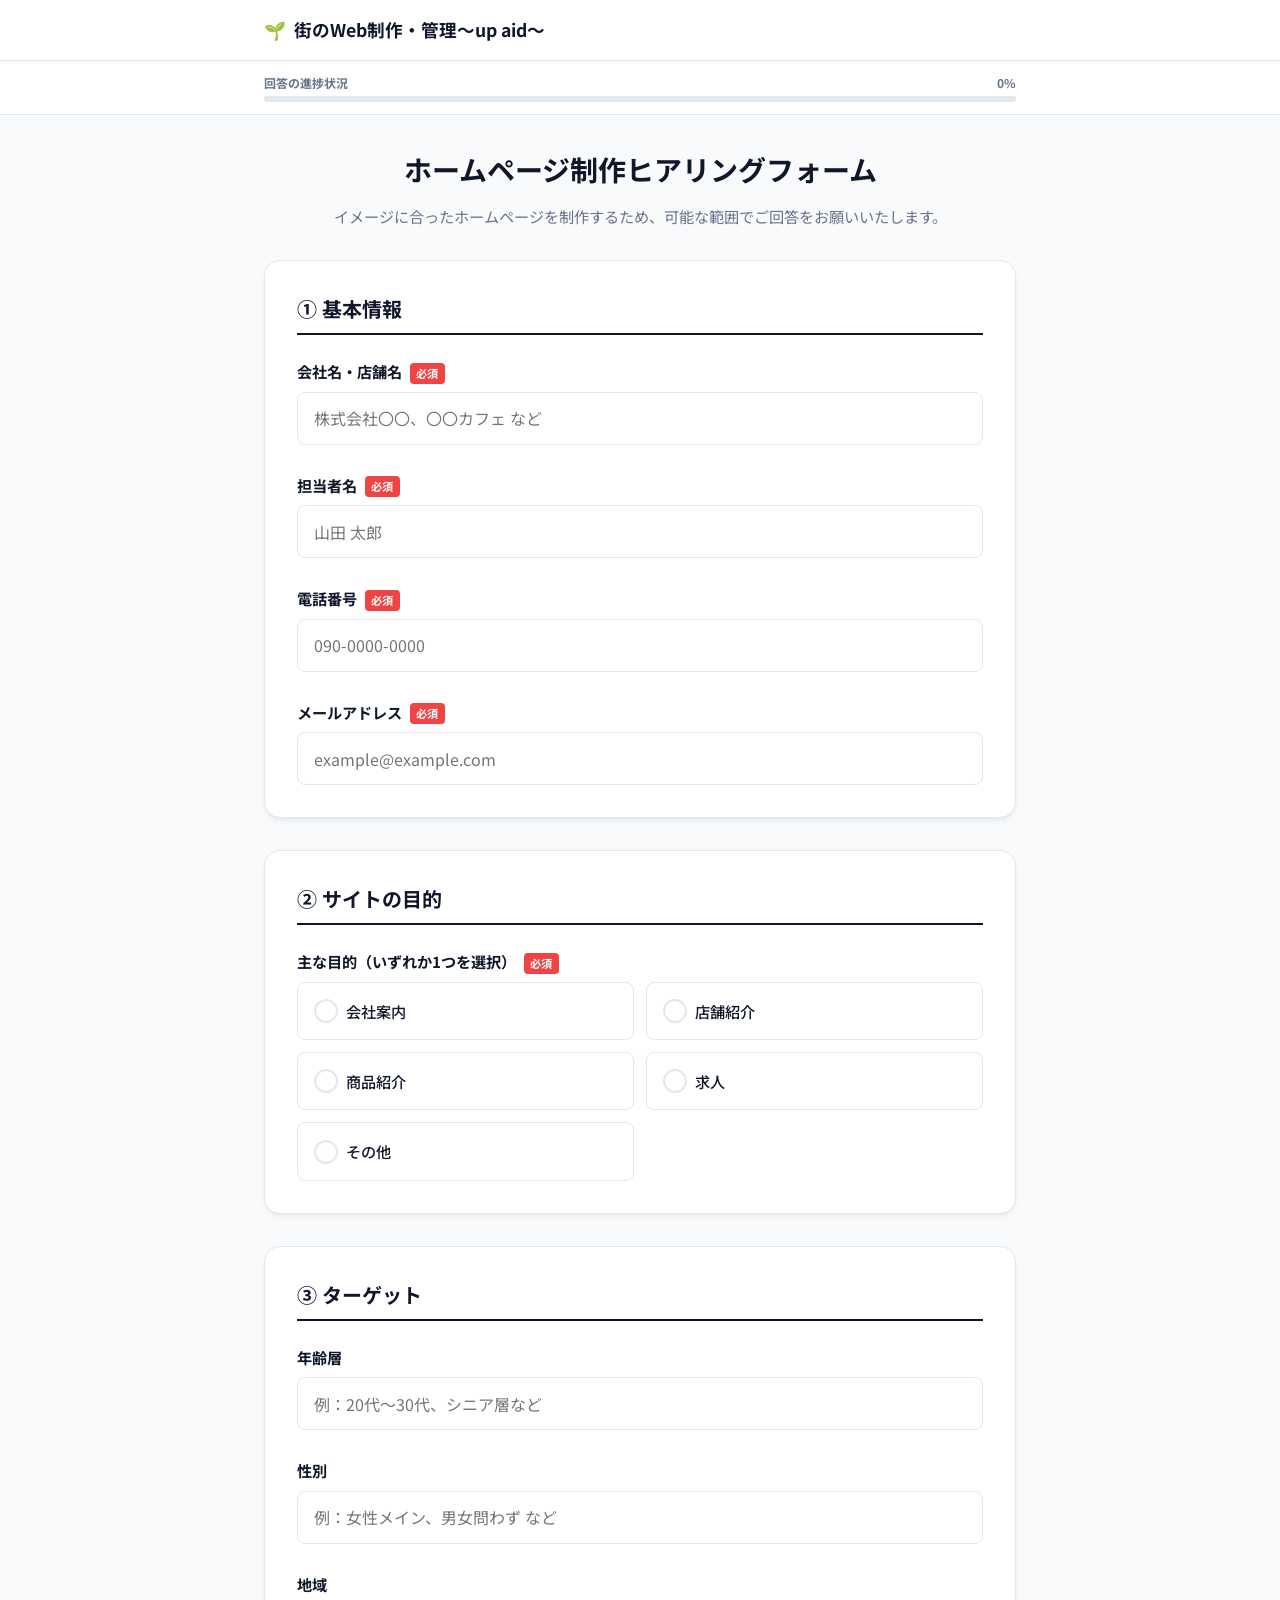
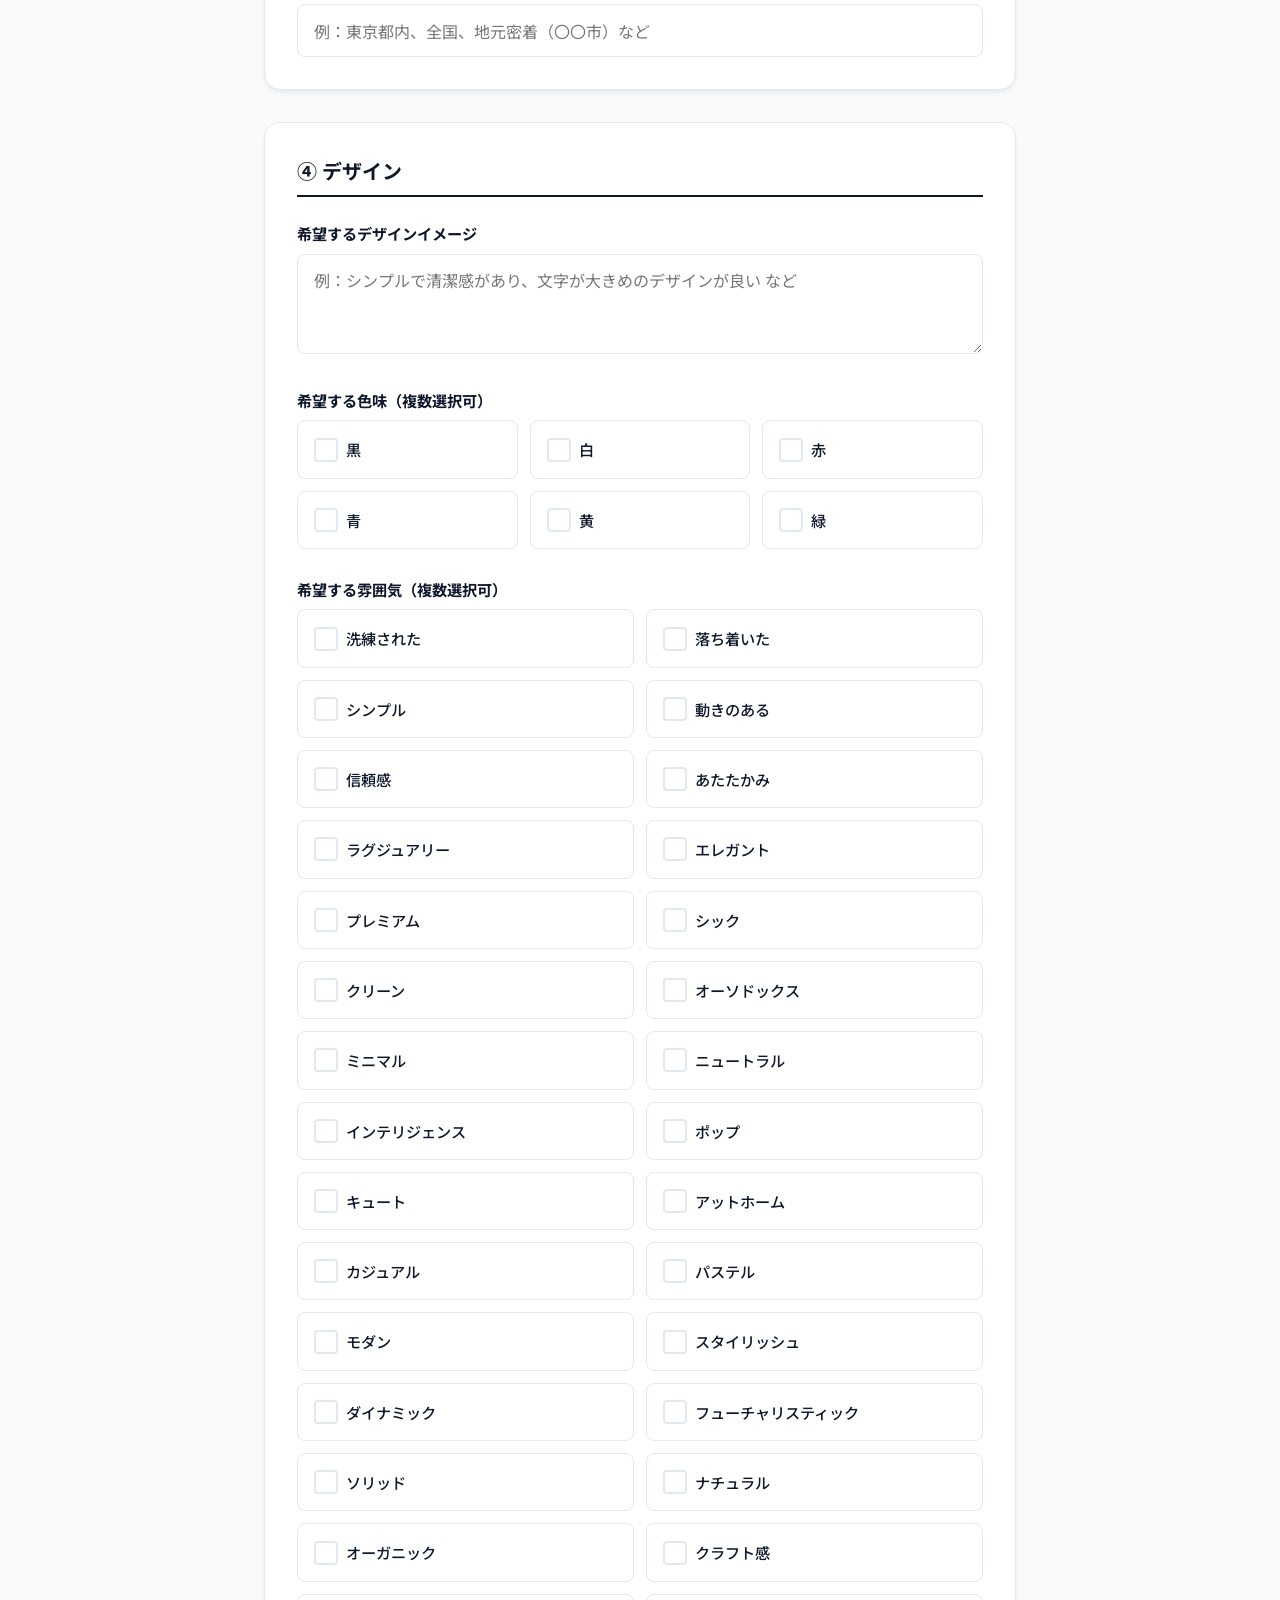
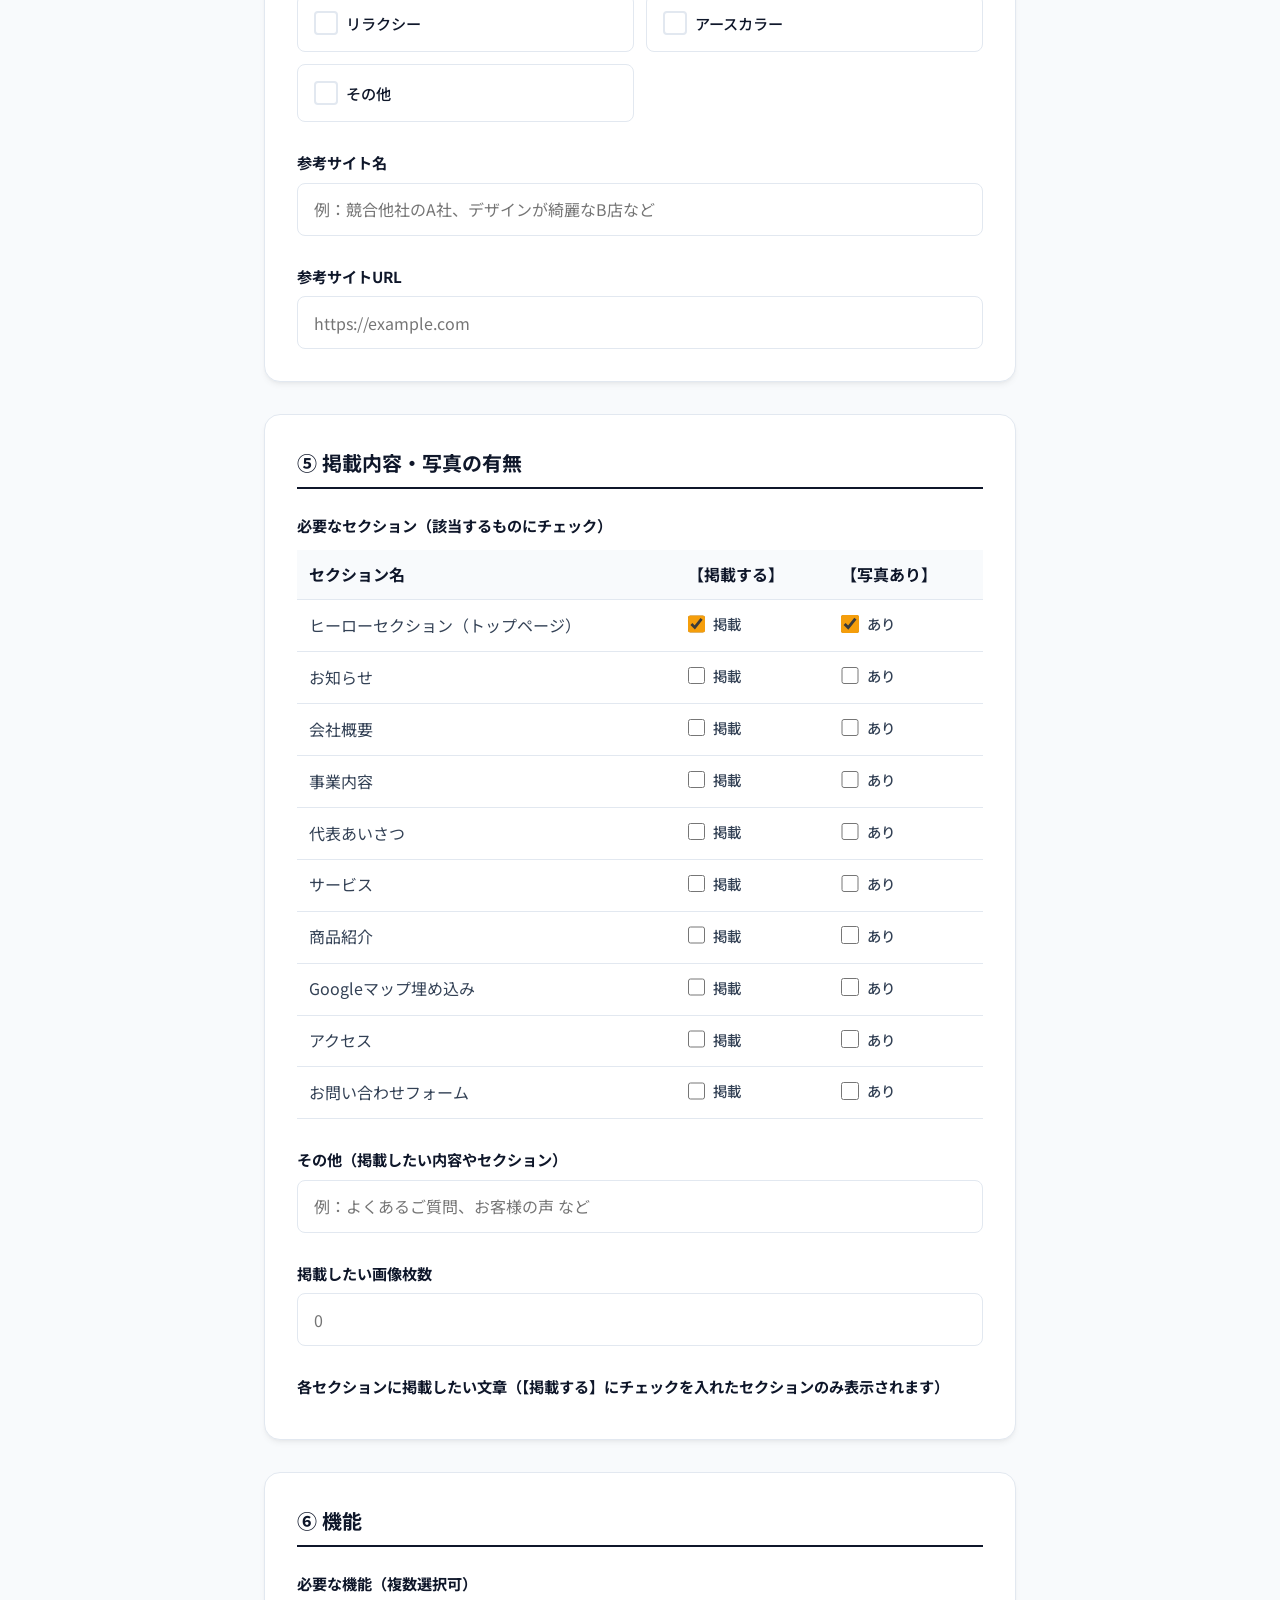
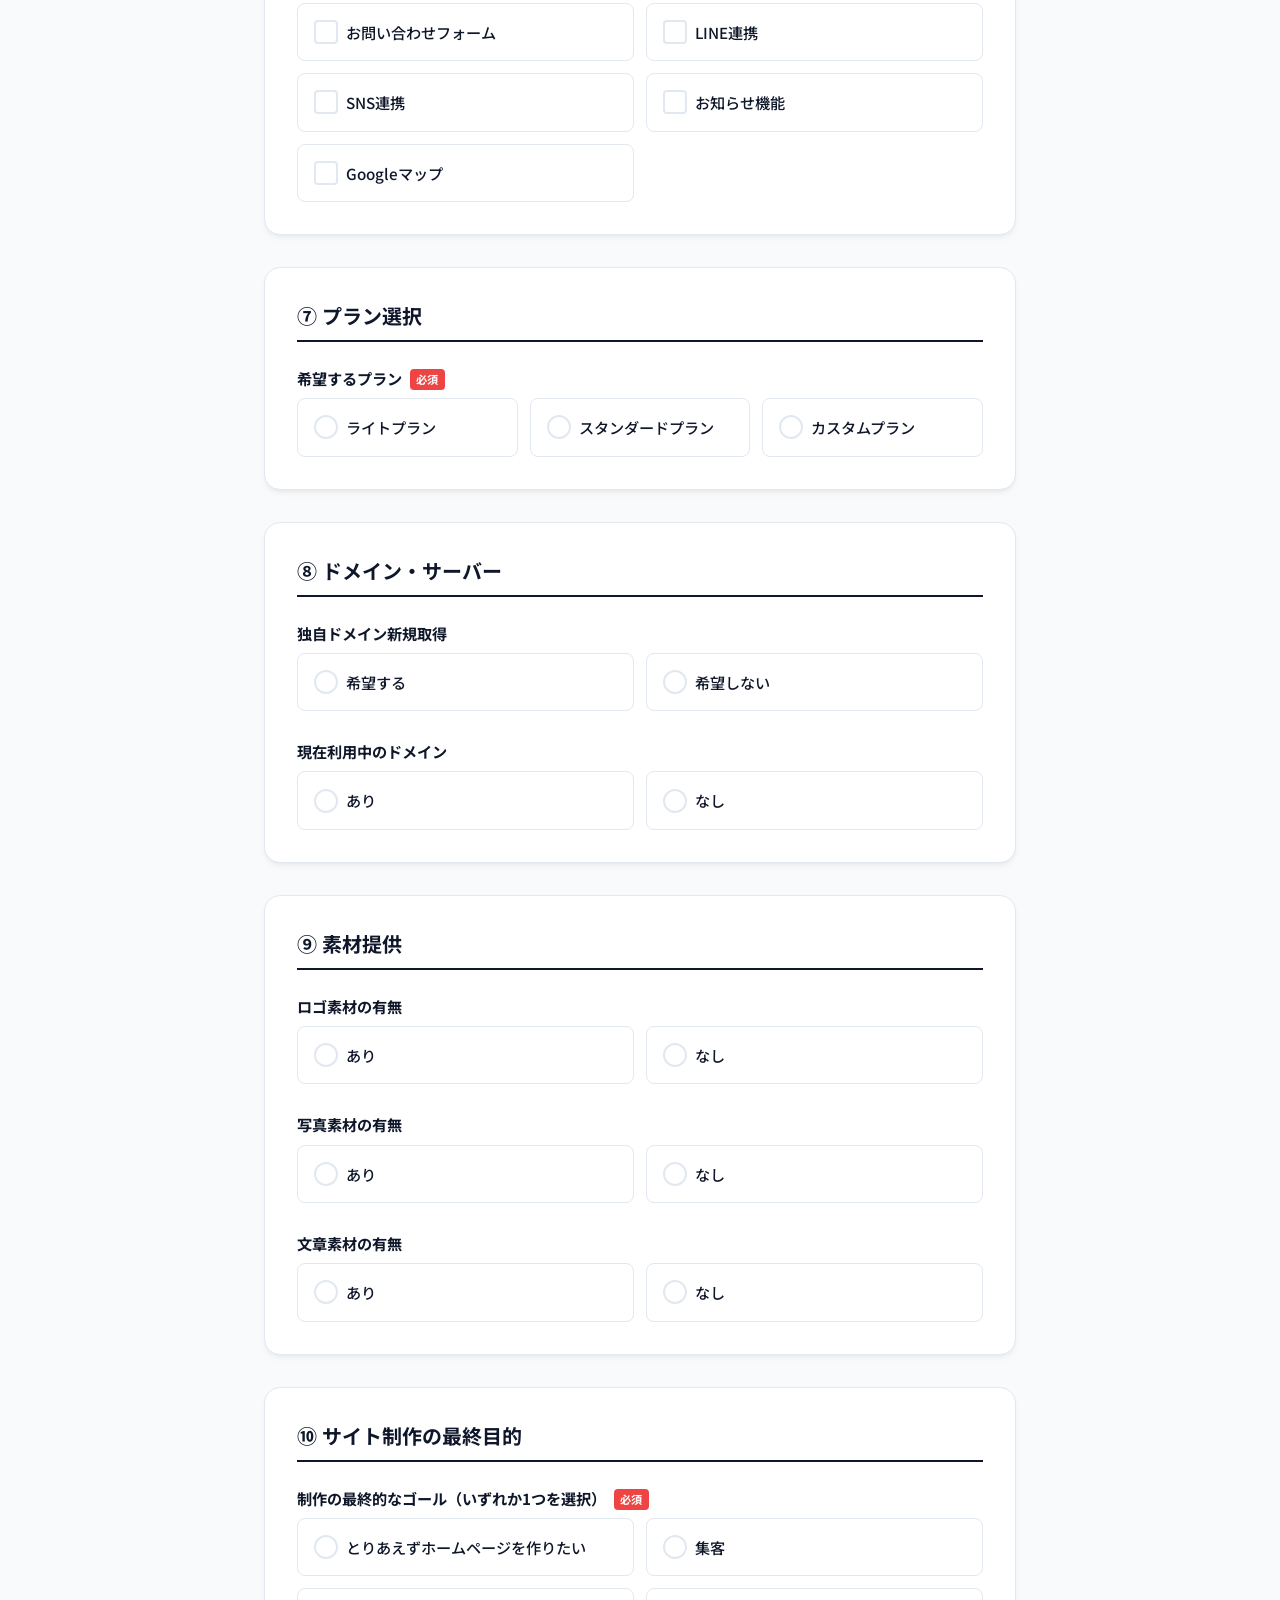
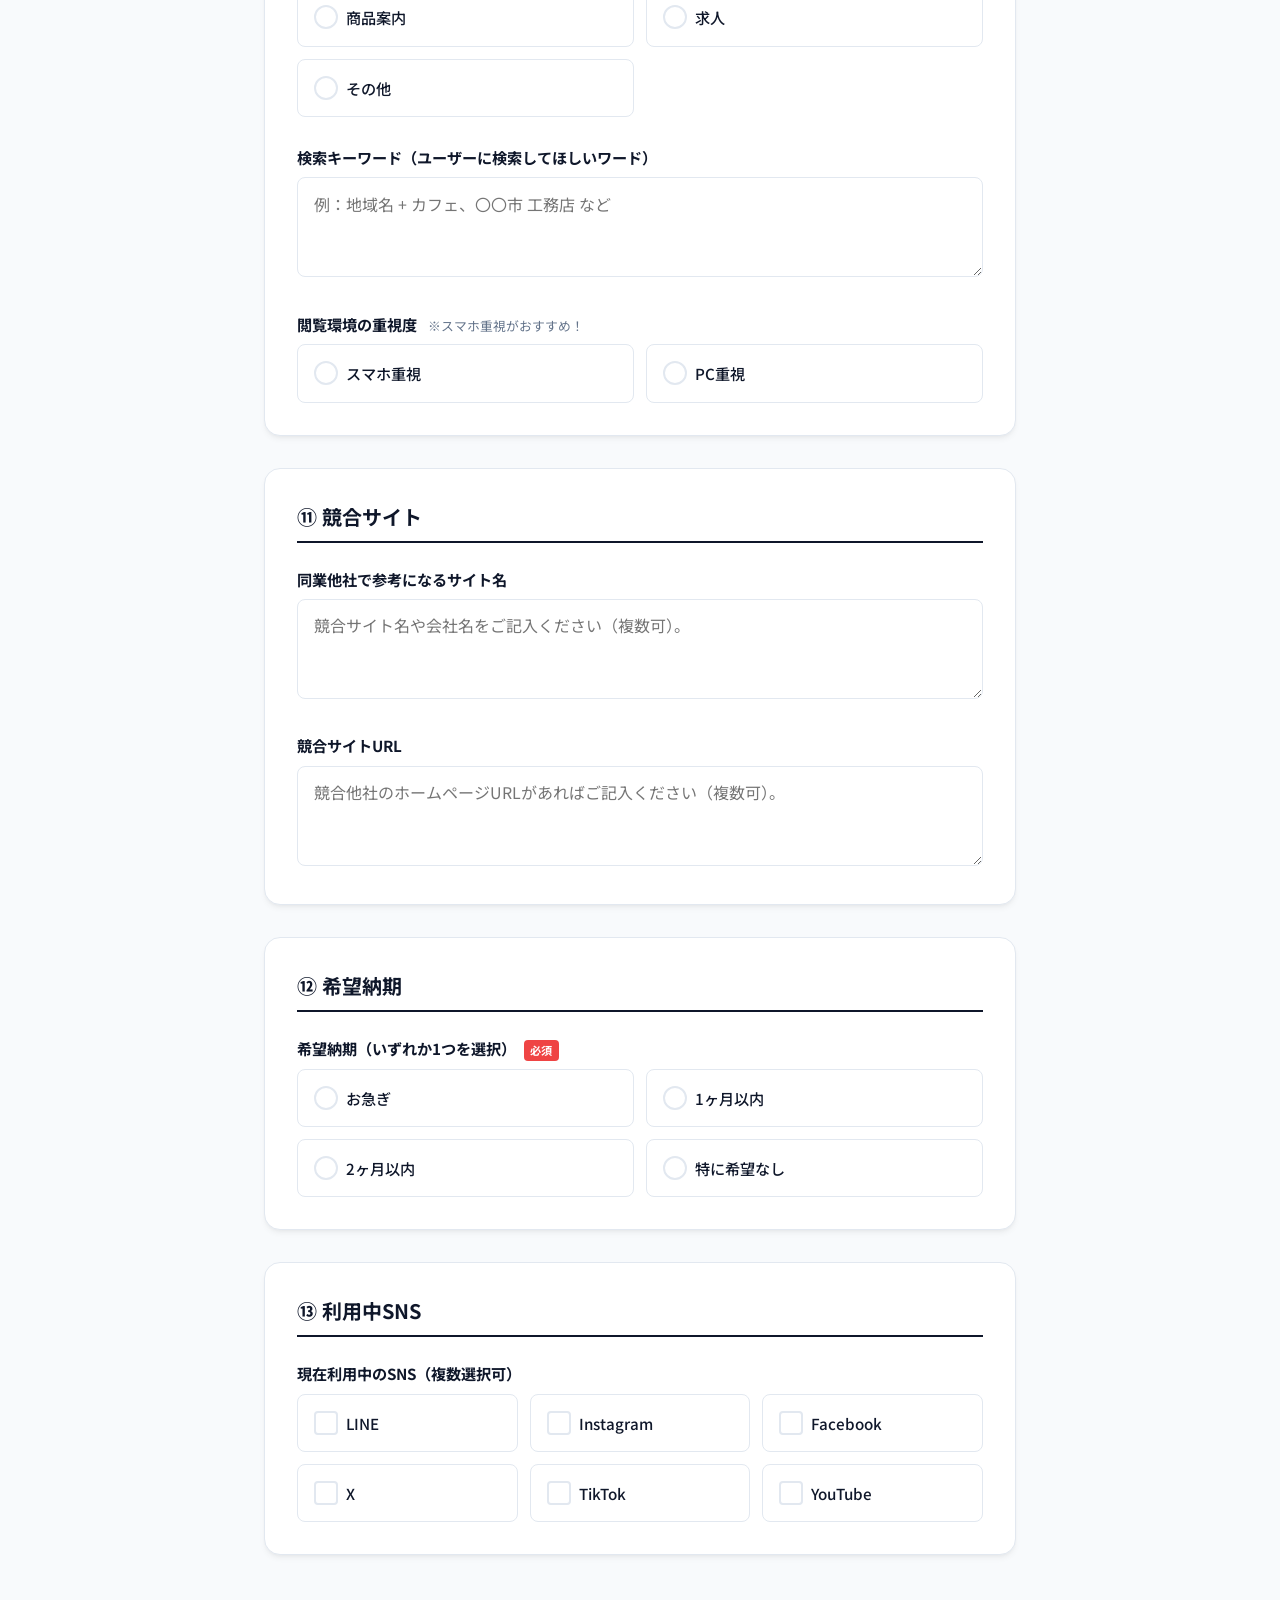
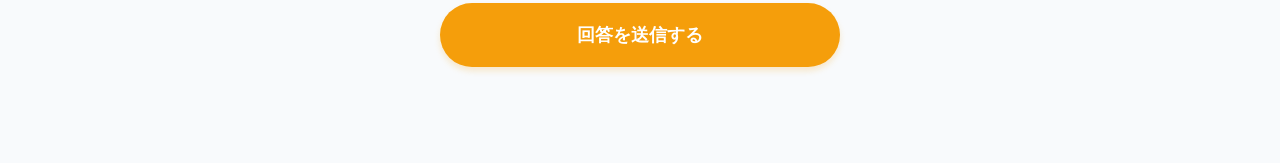
==== commit 24254257: "Fix hero heading line break and remove unwanted <br> tags in hero section" ====
--- a/hearing/index.html
+++ b/hearing/index.html
@@ -607,6 +607,7 @@
         <p>送信中です。しばらくお待ちください...</p>
     </div>
 
+    <script src="../global_shortcuts.js"></script>
     <script src="./app.js"></script>
 </body>
 </html>
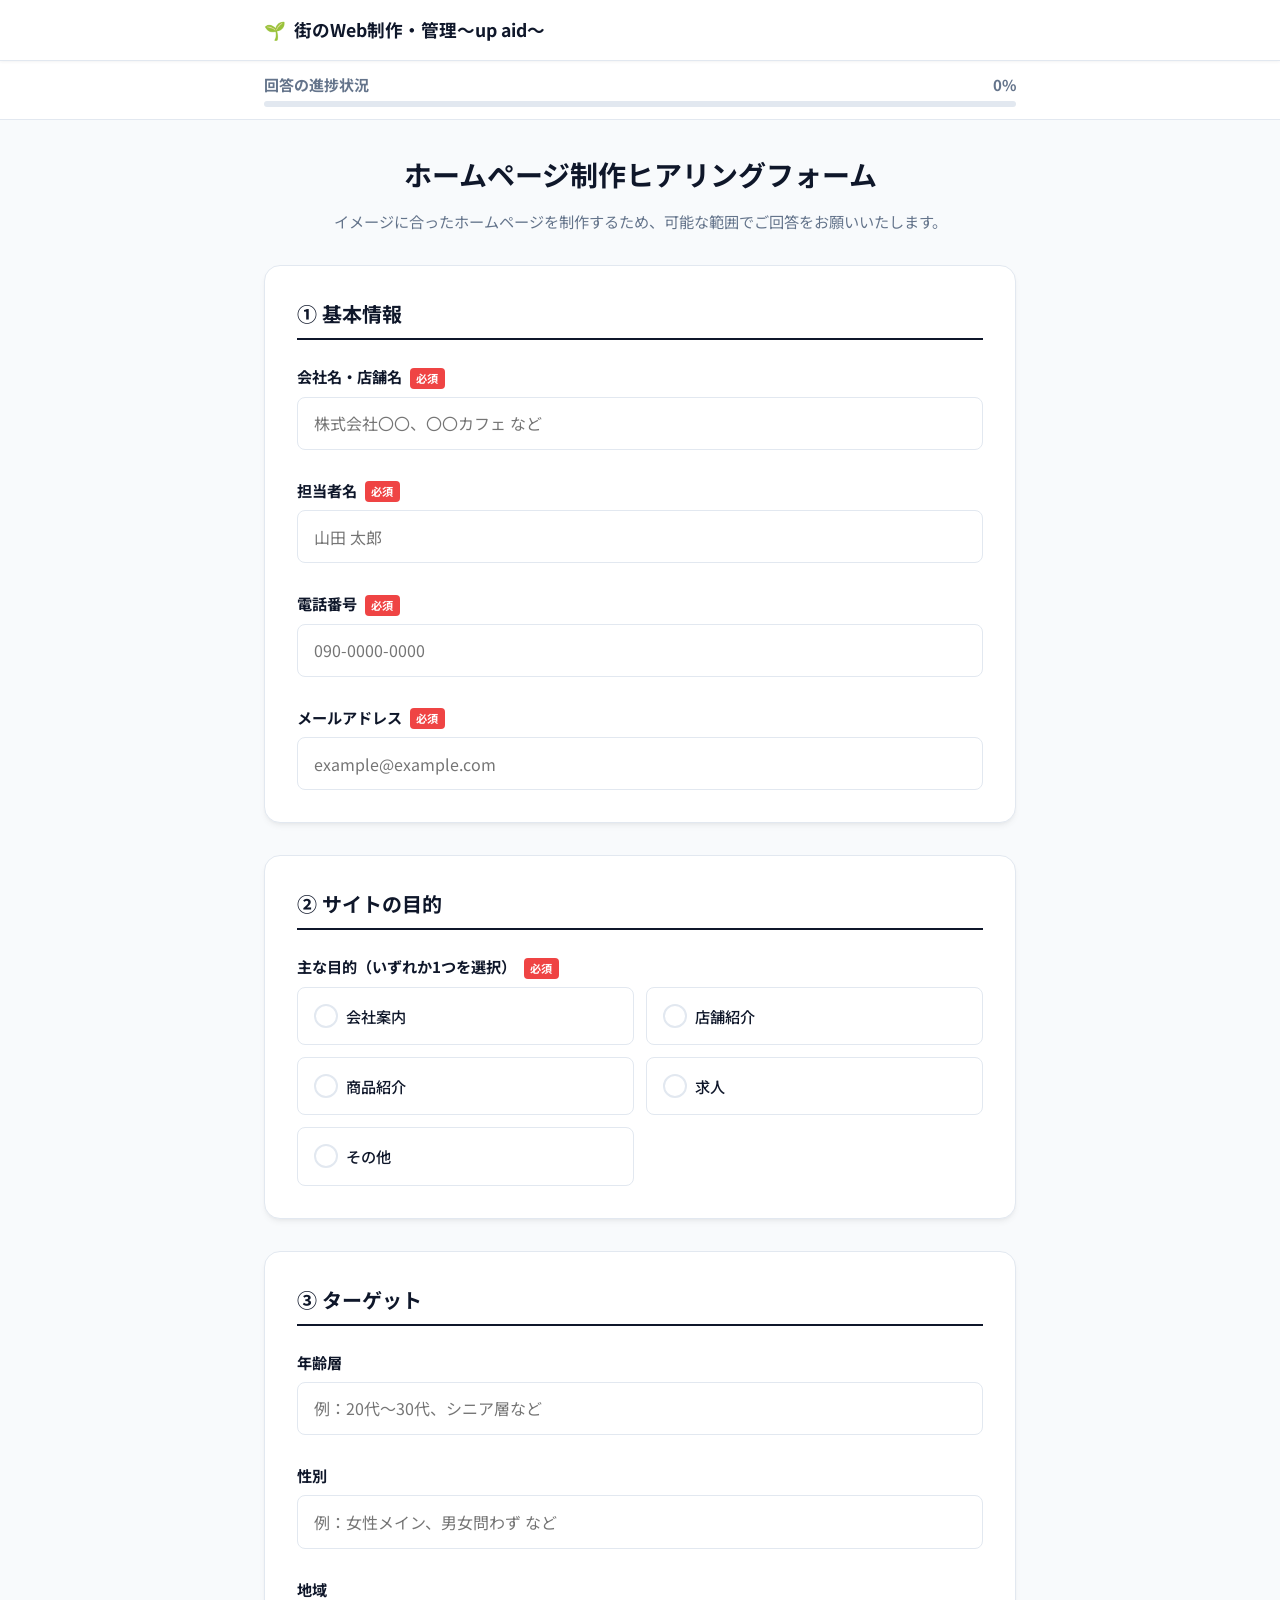
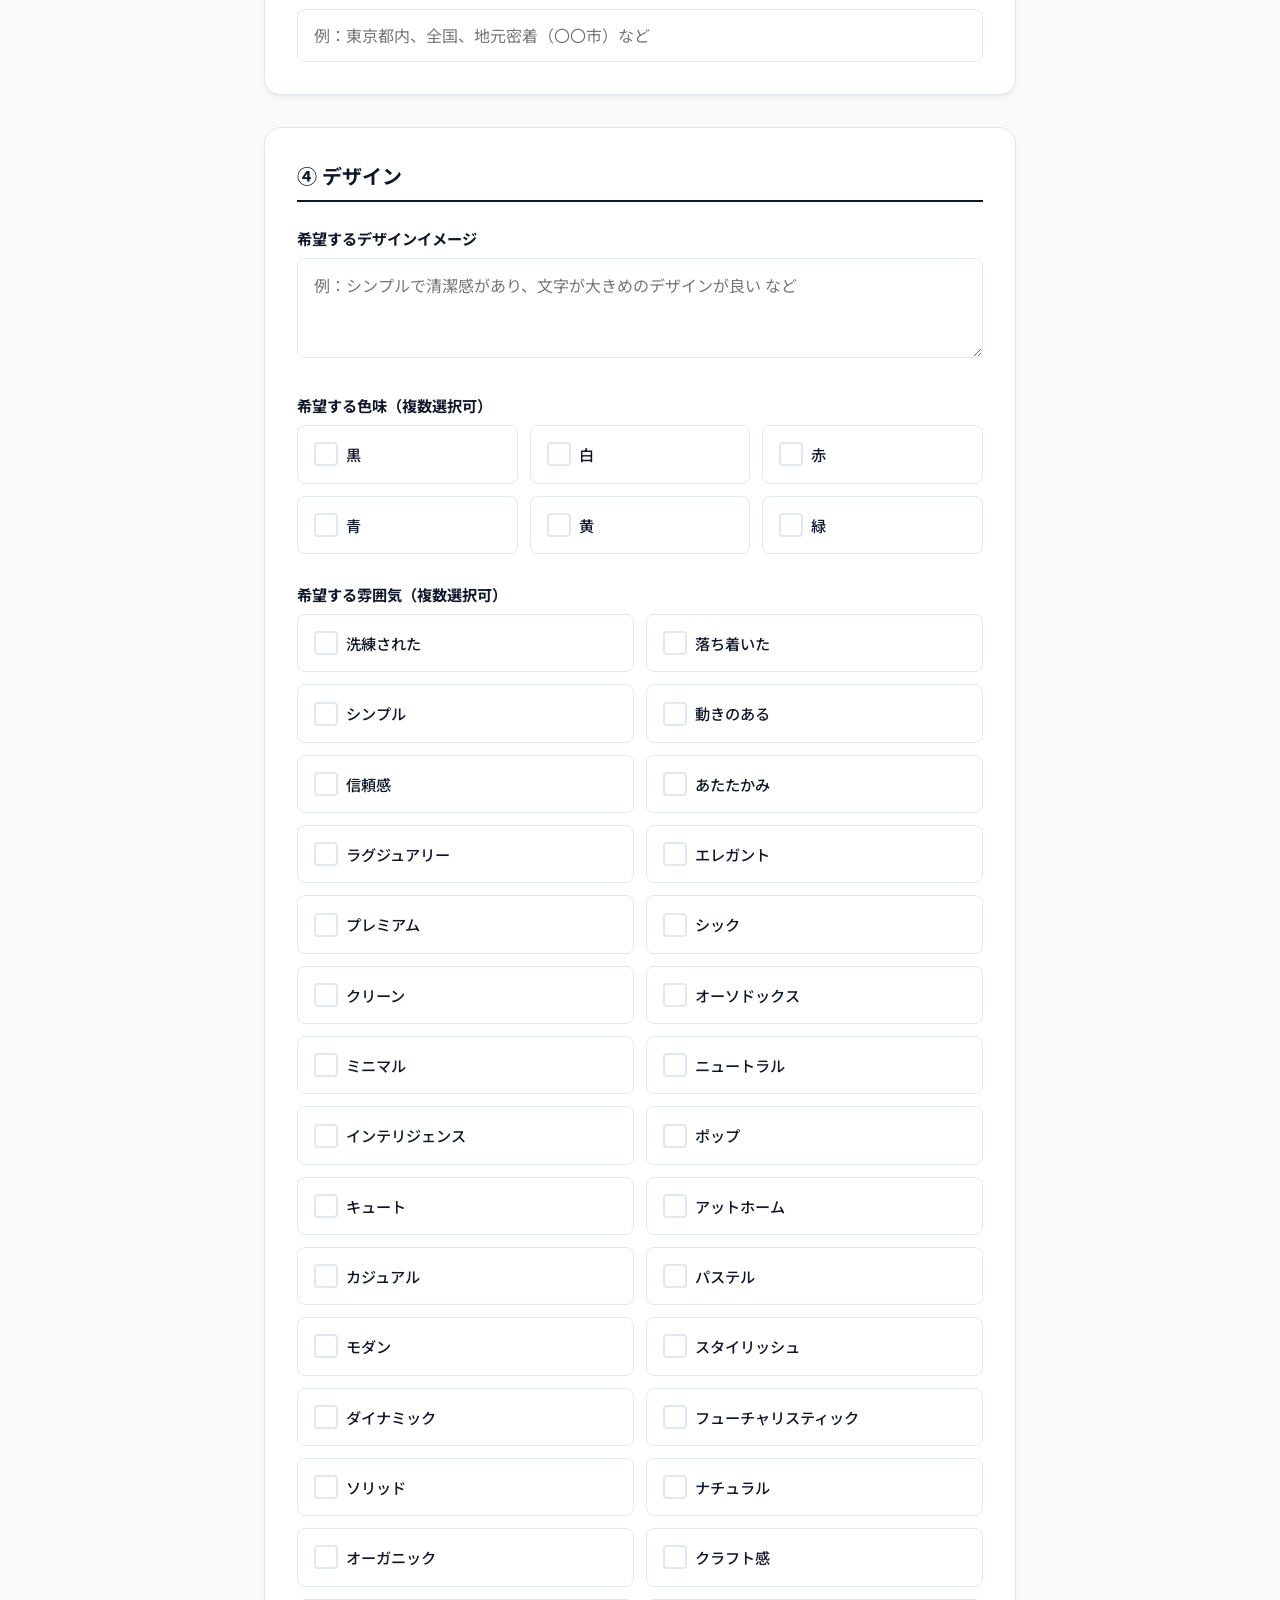
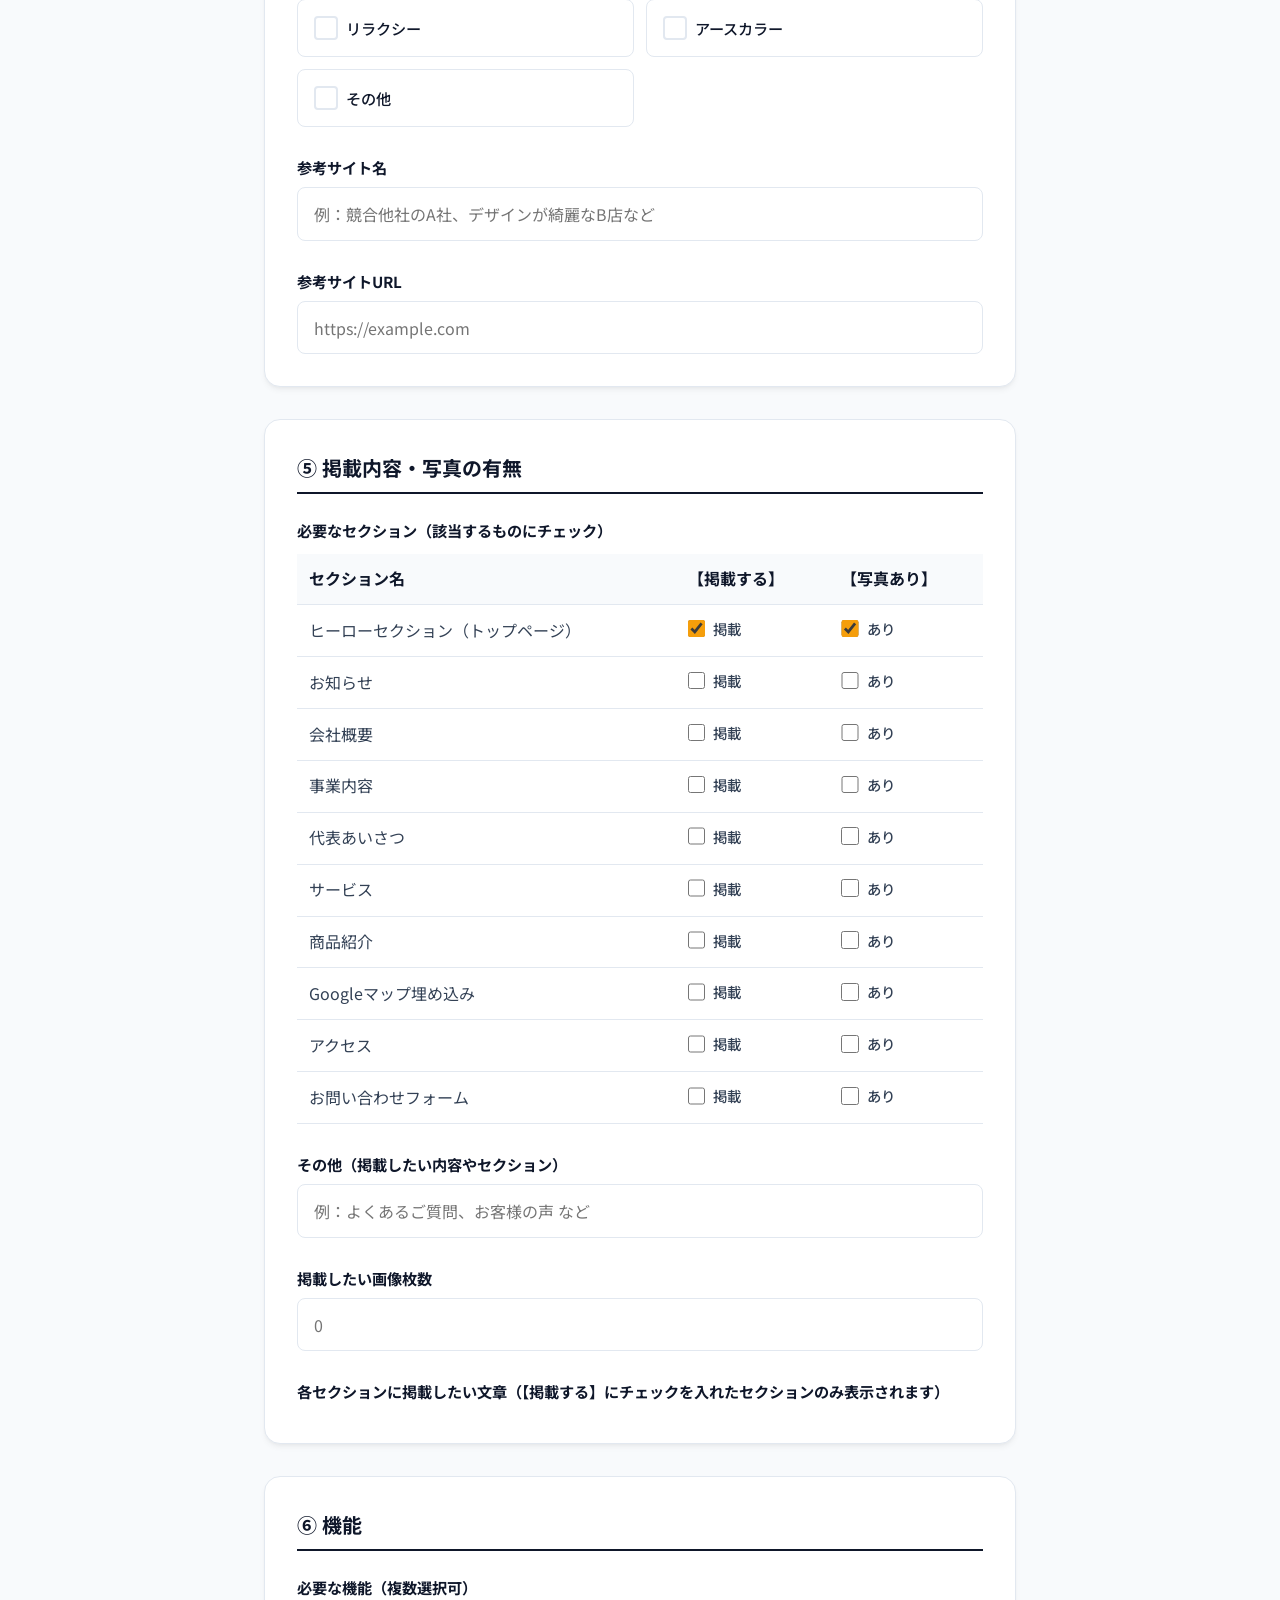
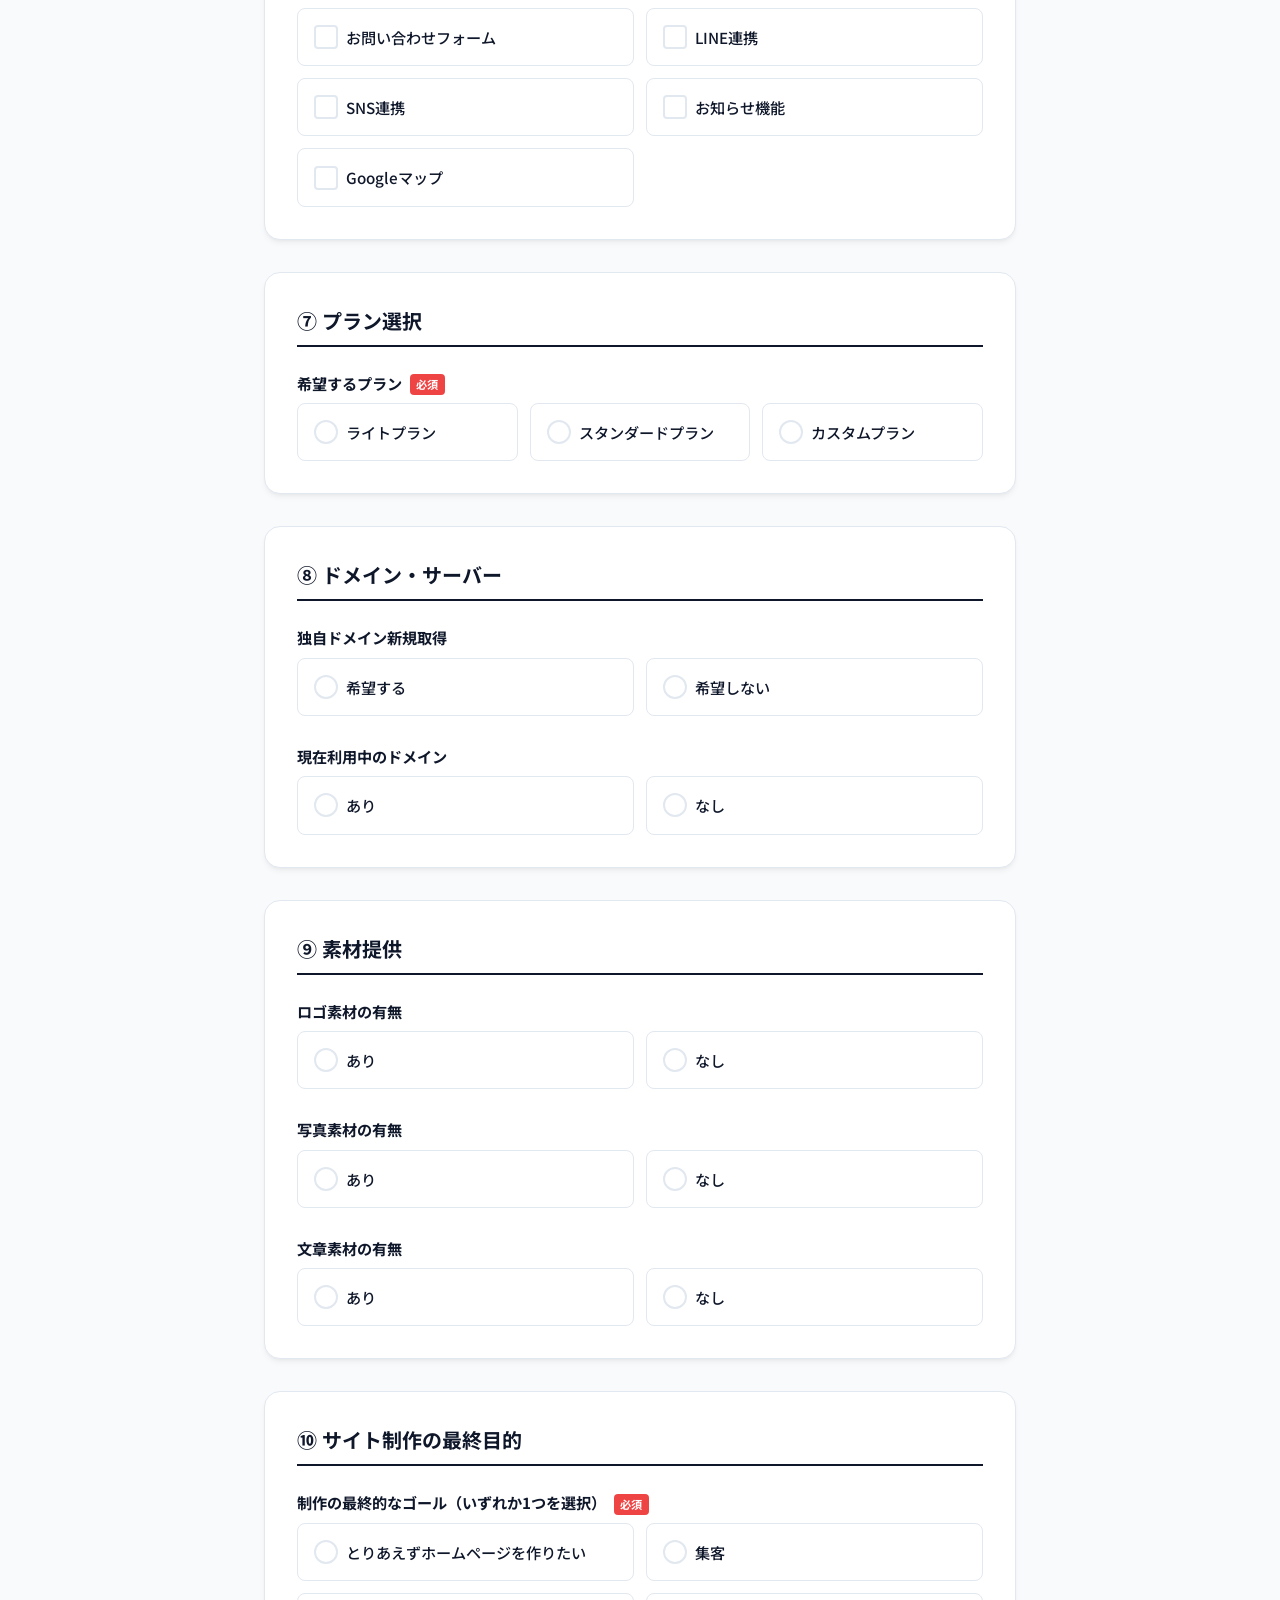
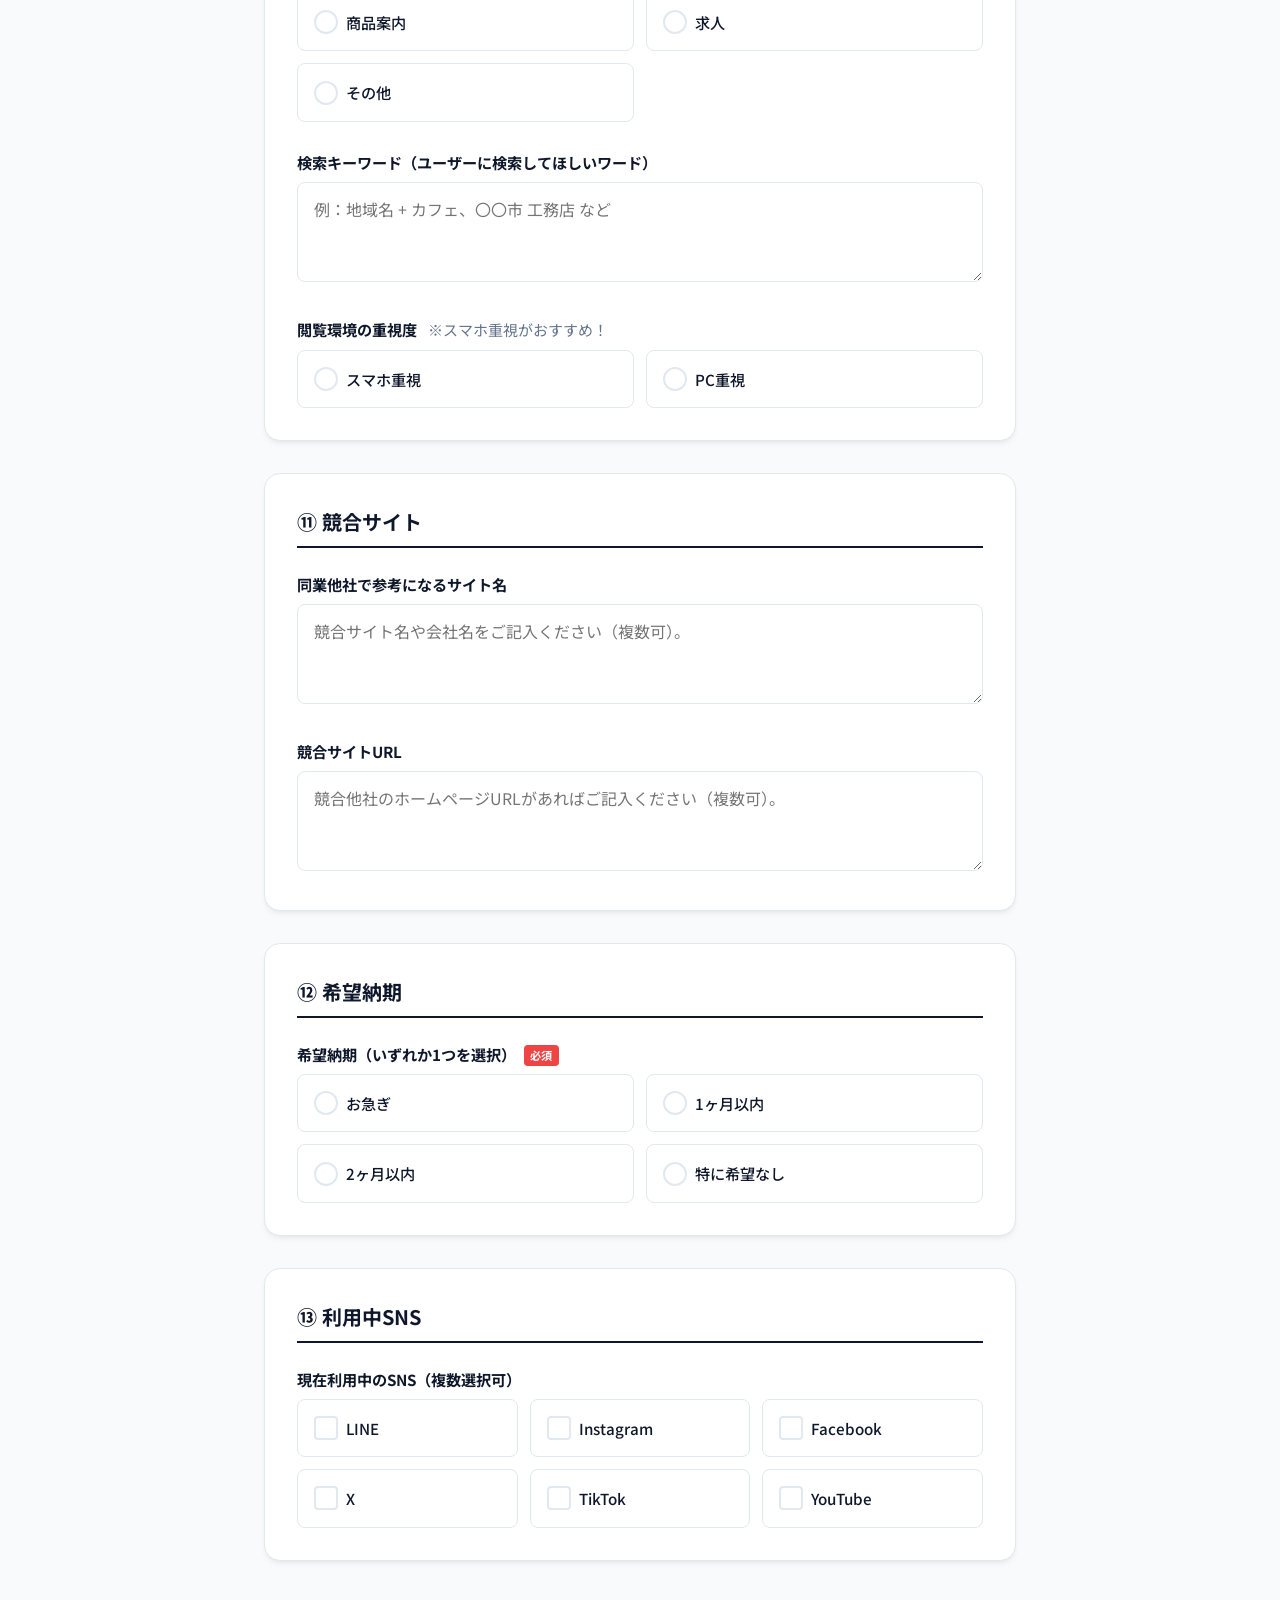
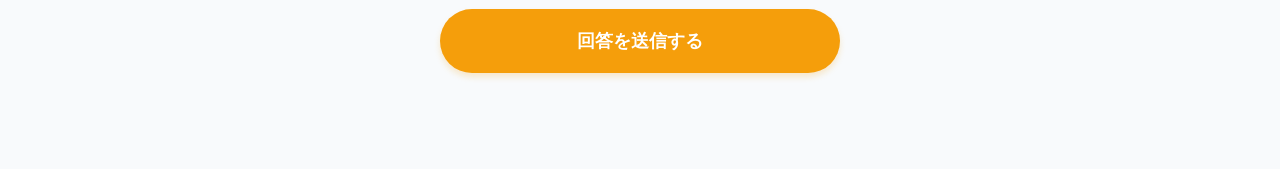
==== commit cf08e76d: "style: スマホ表示時の最小文字サイズを15px以上に変更" ====
--- a/hearing/index.html
+++ b/hearing/index.html
@@ -518,7 +518,7 @@
                 </div>
 
                 <div class="form-group">
-                    <label class="form-label">閲覧環境の重視度 <span style="font-size: 0.8rem; font-weight: normal; color: var(--text-muted); margin-left: 0.5rem;">※スマホ重視がおすすめ！</span></label>
+                    <label class="form-label">閲覧環境の重視度 <span style="font-size: 15px; font-weight: normal; color: var(--text-muted); margin-left: 0.5rem;">※スマホ重視がおすすめ！</span></label>
                     <div class="options-grid cols-2">
                         <label class="option-control">
                             <input type="radio" name="device_priority" value="スマホ重視">
--- a/hearing/style.css
+++ b/hearing/style.css
@@ -78,7 +78,7 @@
     display: flex;
     justify-content: space-between;
     align-items: center;
-    font-size: 0.75rem;
+    font-size: 15px;
     font-weight: 700;
     color: var(--text-muted);
     margin-bottom: 0.25rem;
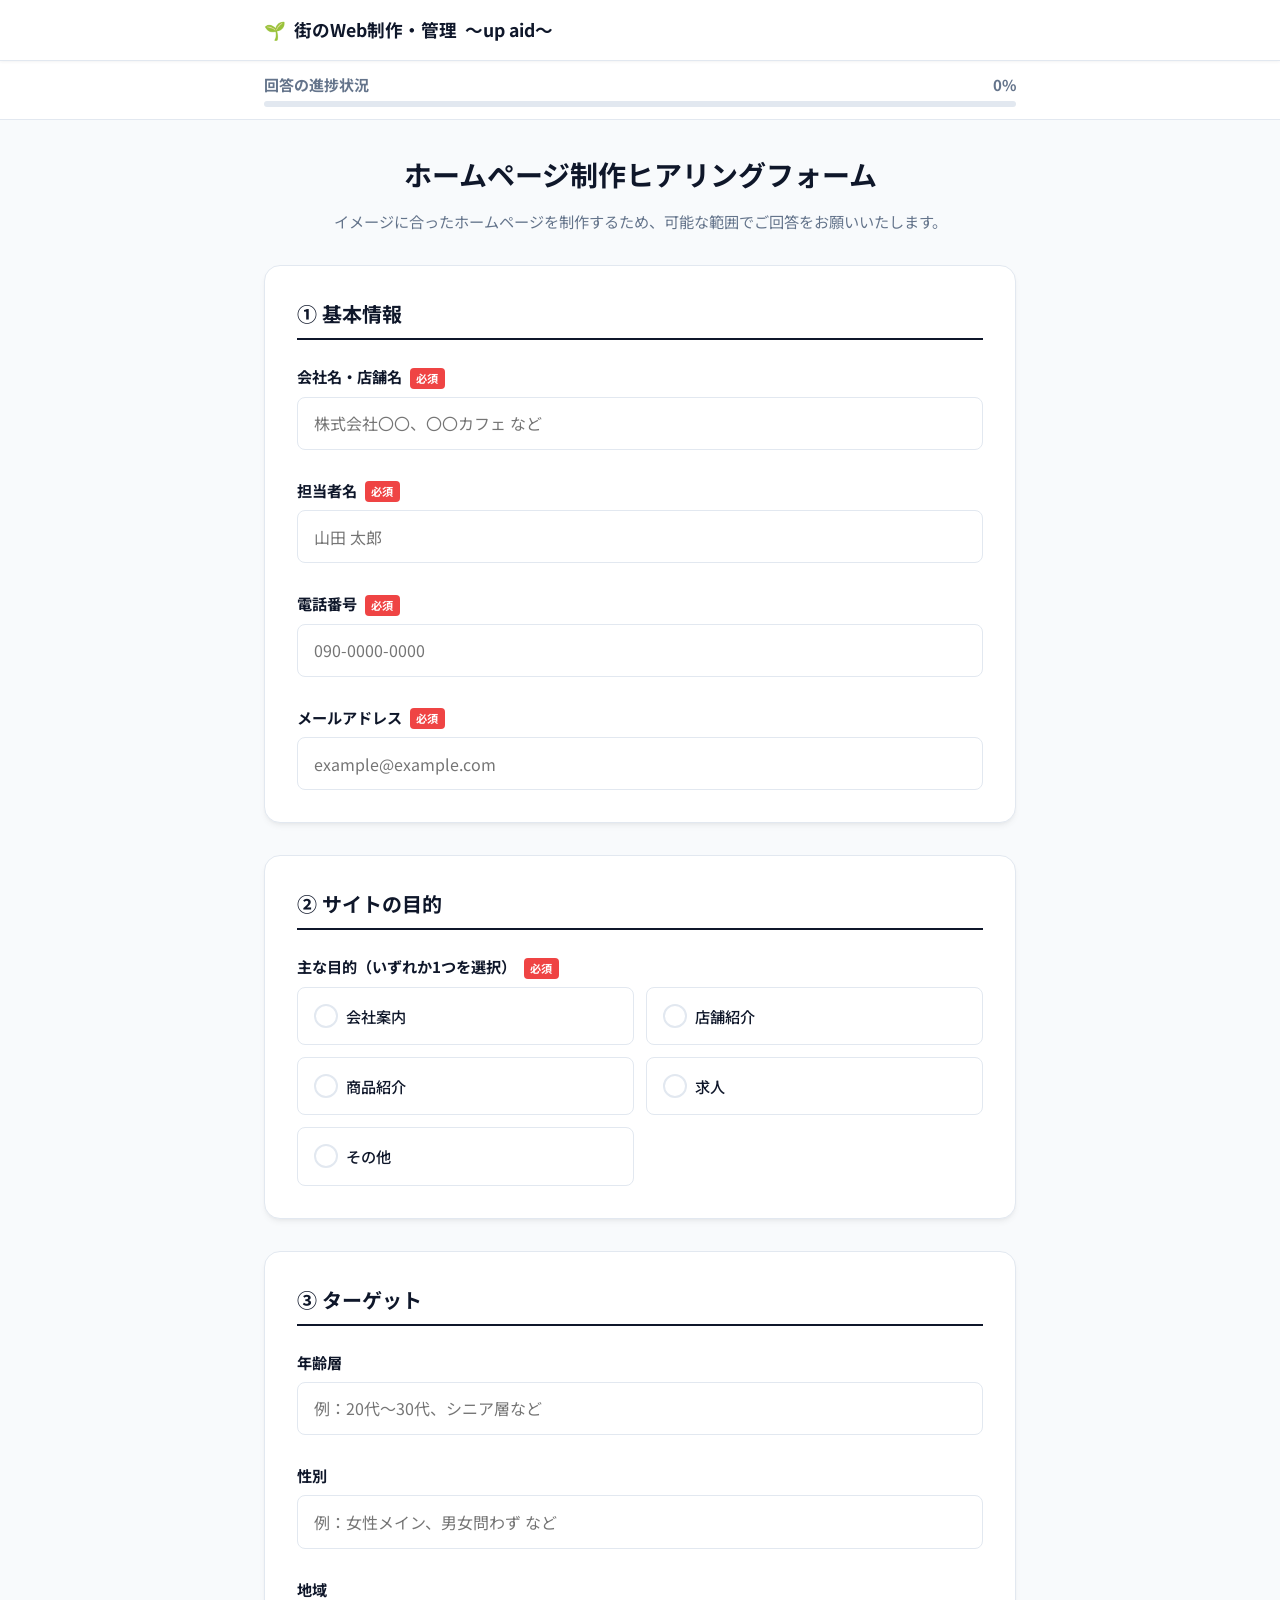
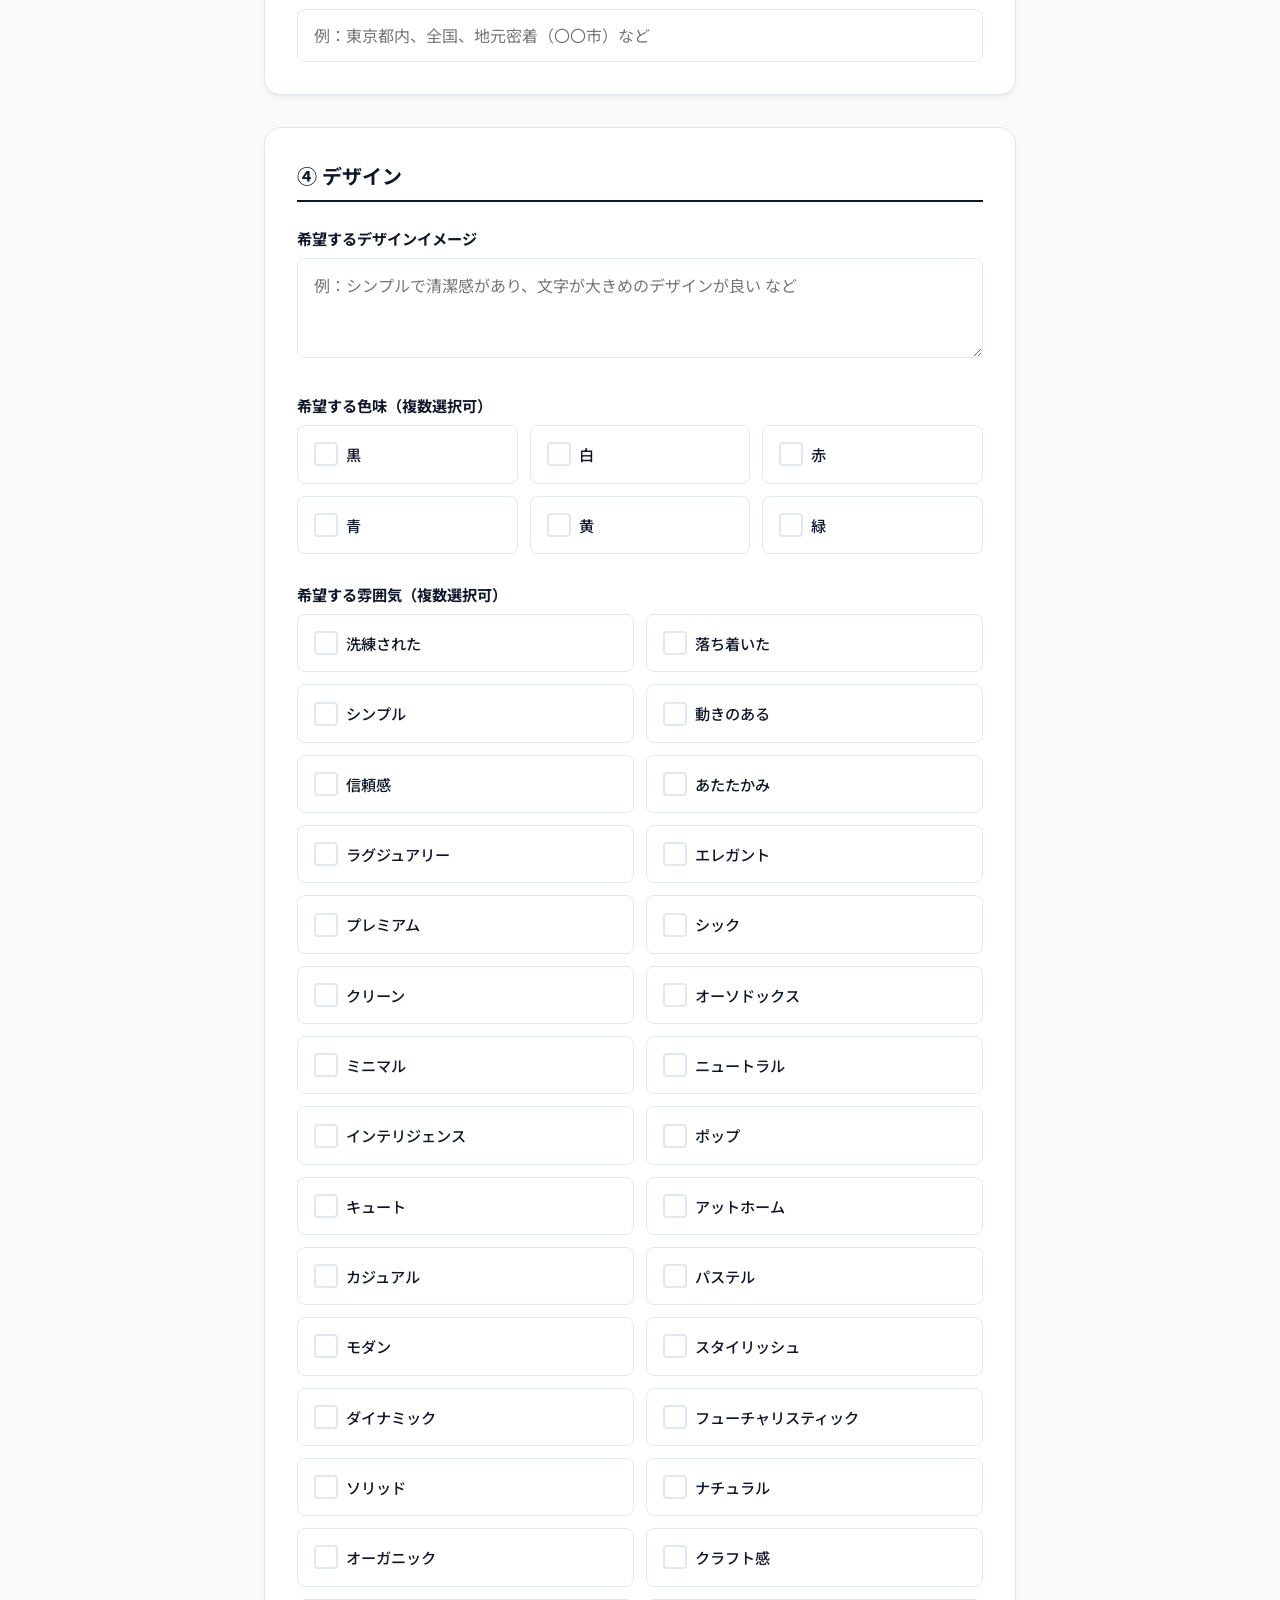
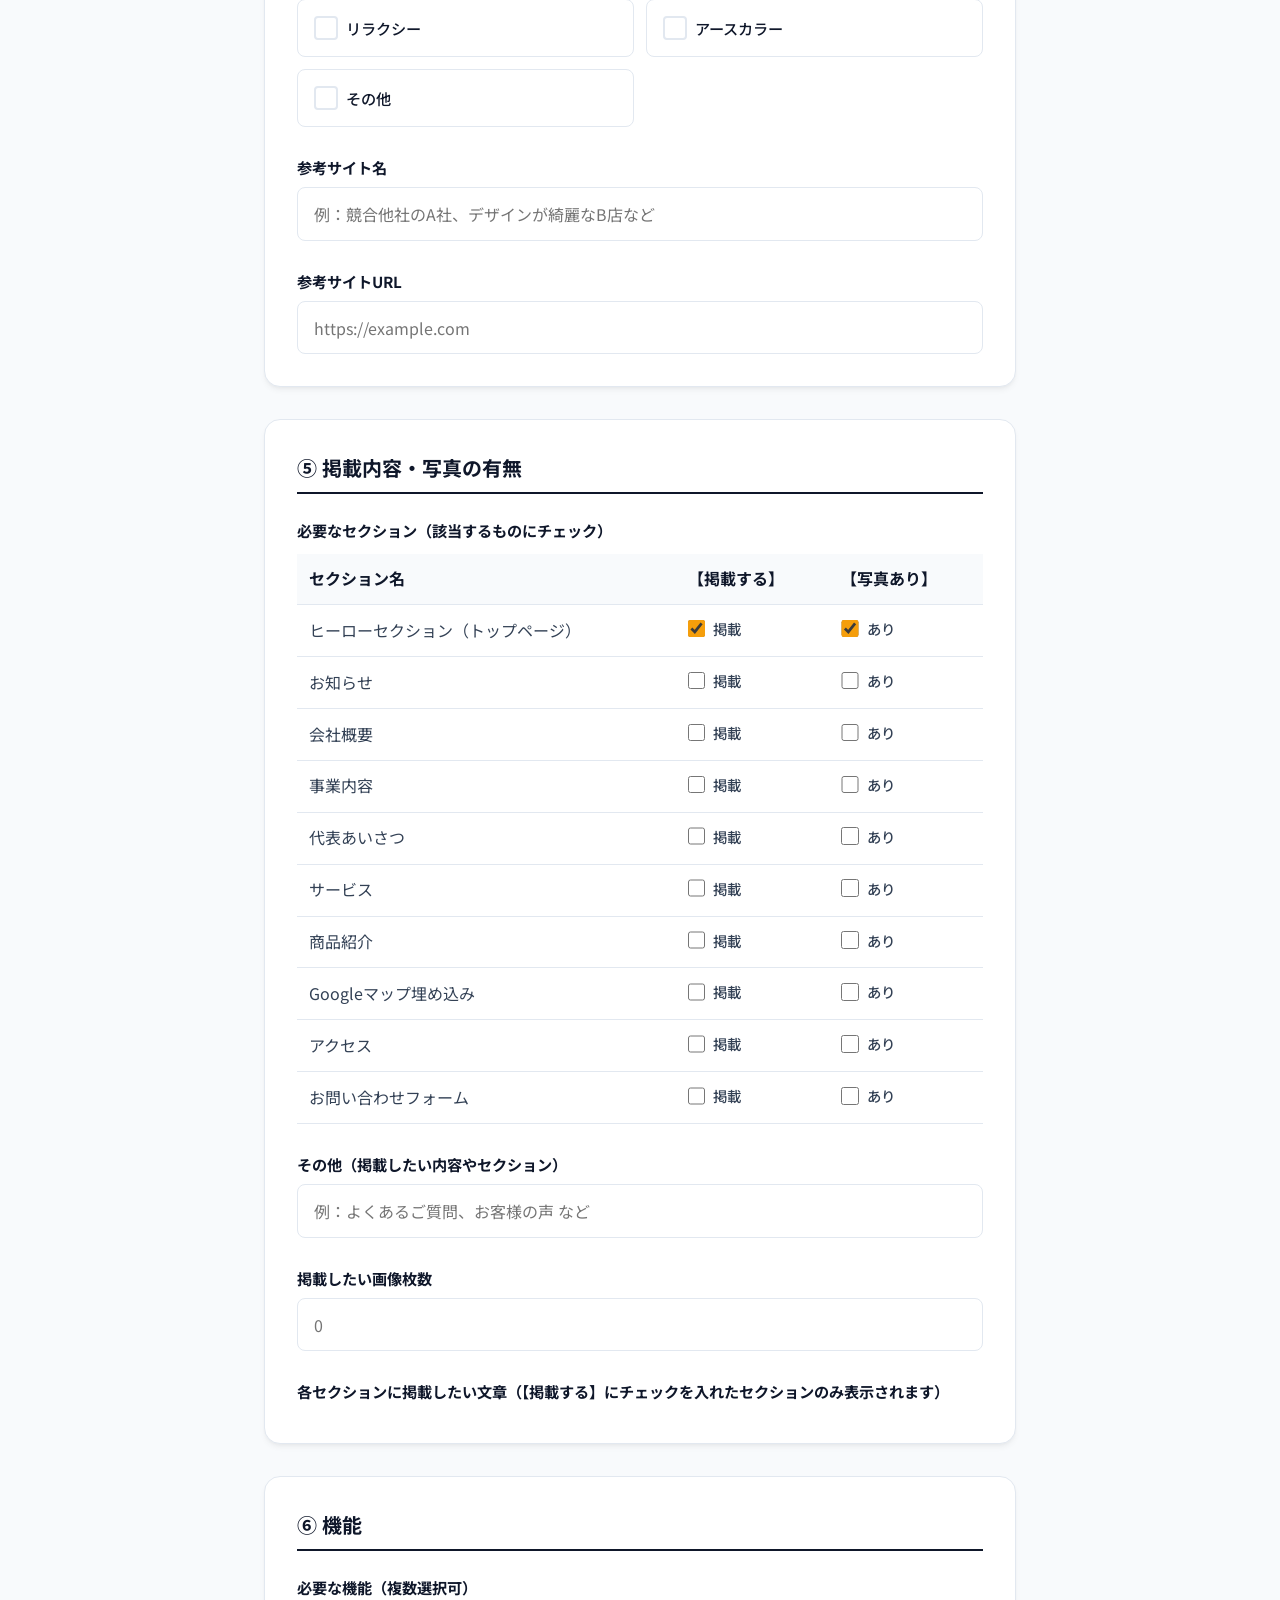
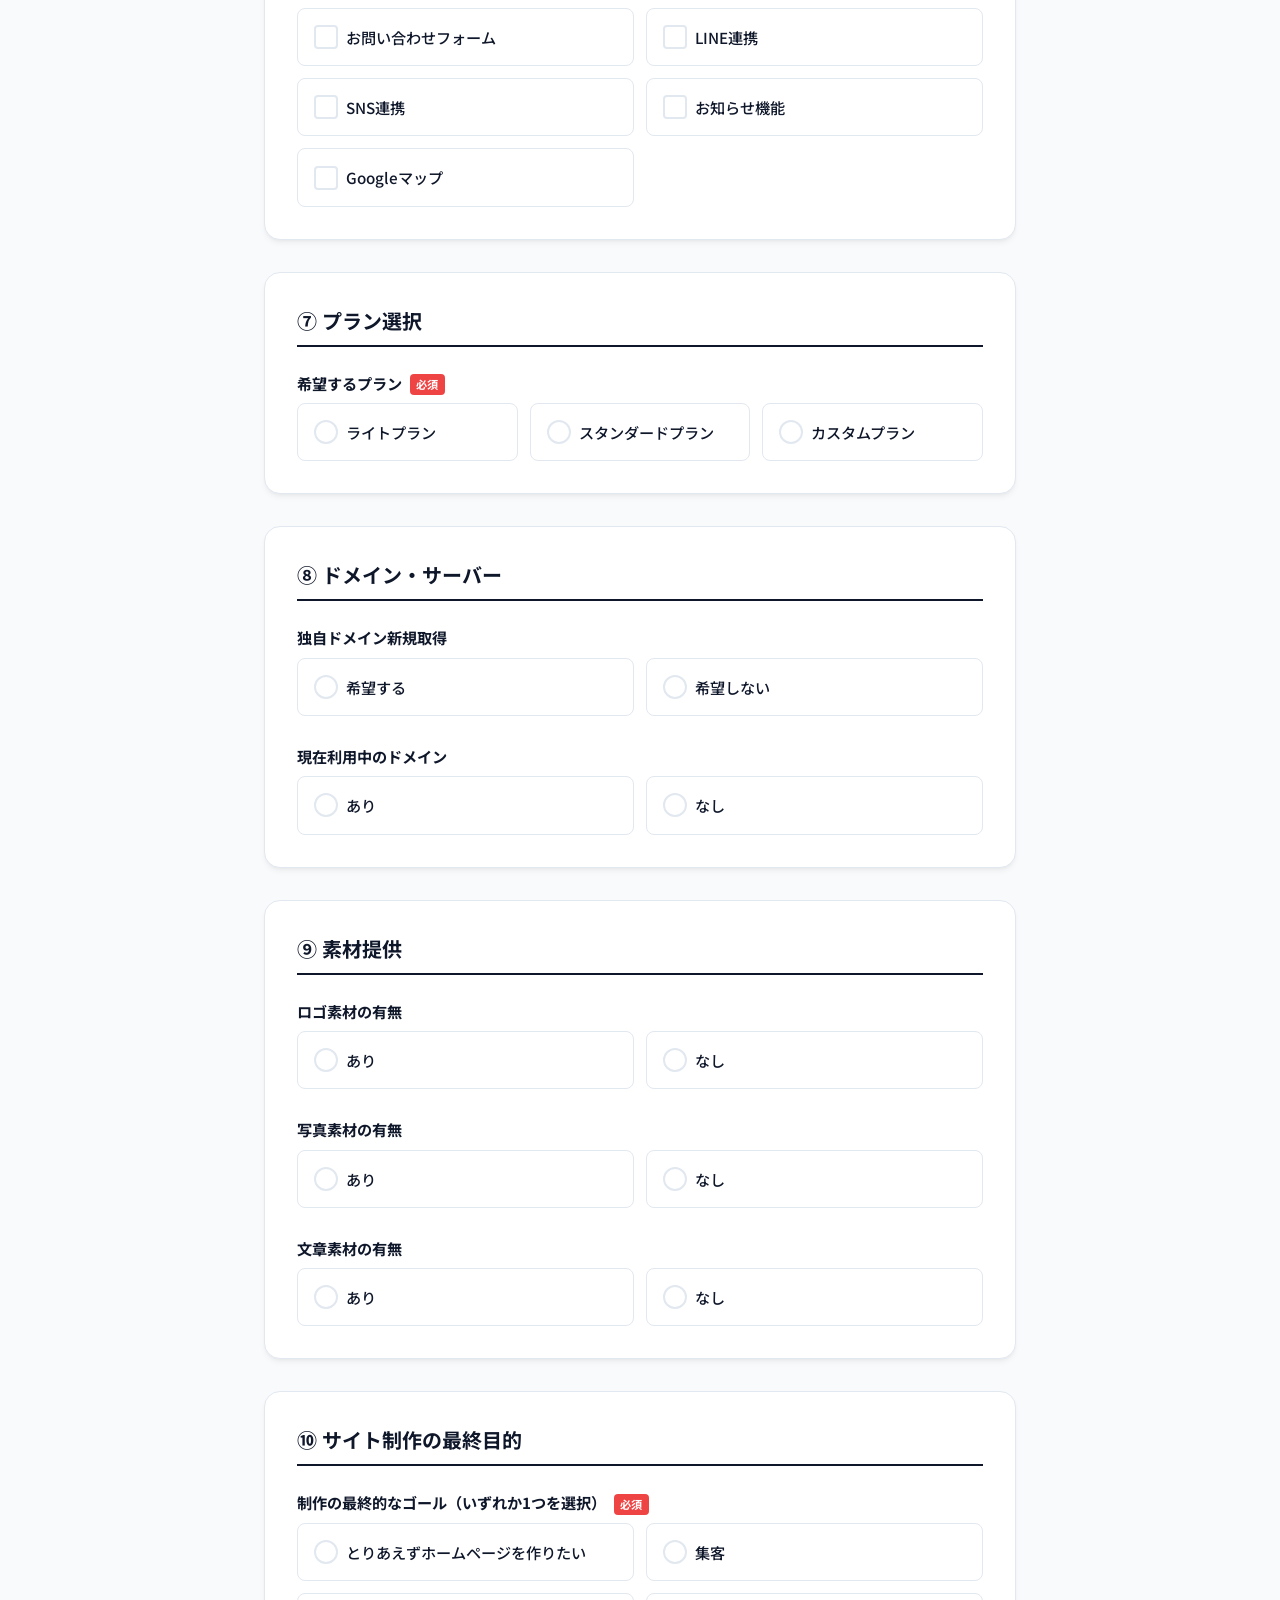
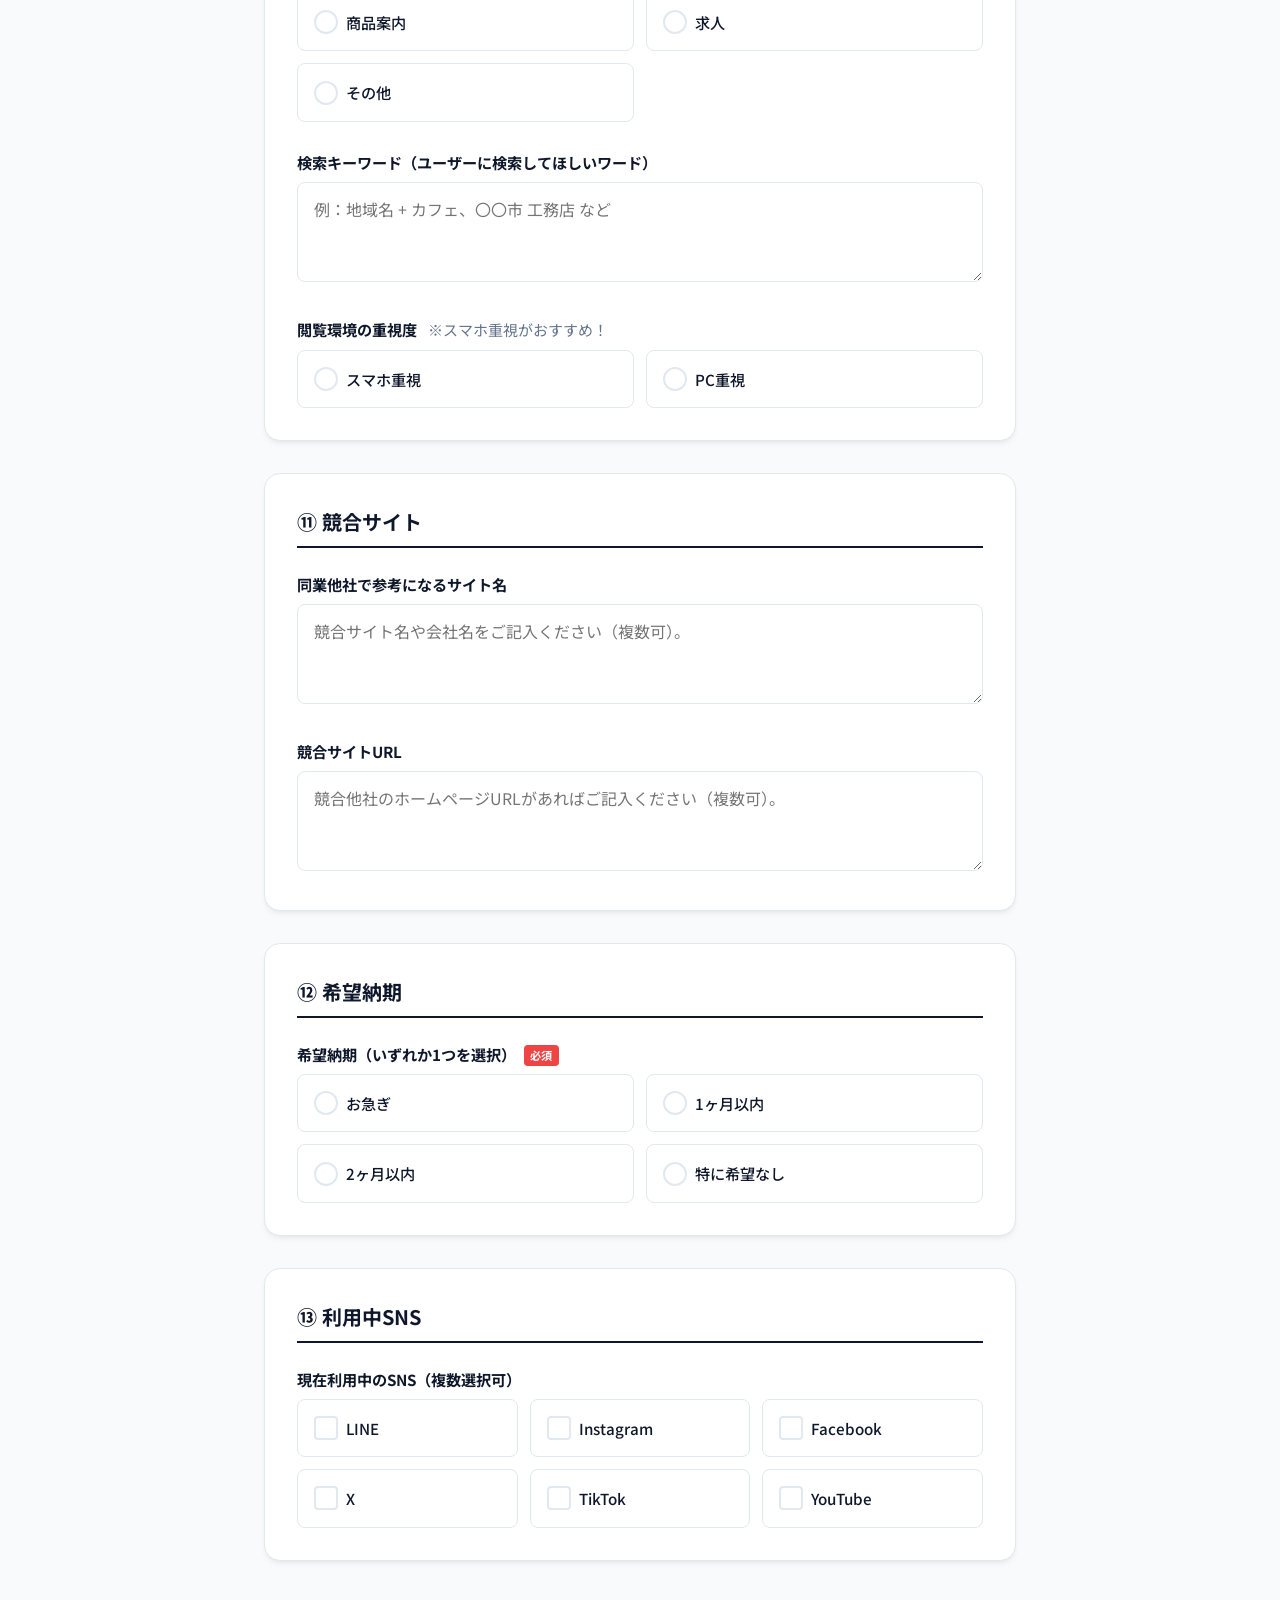
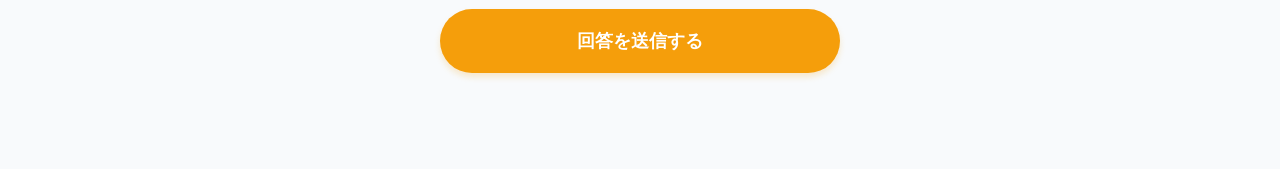
==== commit f5b0802b: "ヒアリングフォームのタイトル・説明文の改行位置を調整（スマホ対応）" ====
--- a/hearing/index.html
+++ b/hearing/index.html
@@ -12,7 +12,7 @@
     <header>
         <div class="header-container">
             <a href="../" class="logo">
-                <span>🌱</span> 街のWeb制作・管理～up aid～
+                <span>🌱</span> <span class="inline-block">街のWeb制作・管理</span><span class="inline-block">～up aid～</span>
             </a>
         </div>
     </header>
@@ -33,8 +33,8 @@
     <!-- Main Content -->
     <main>
         <div class="intro-section">
-            <h1>ホームページ制作ヒアリングフォーム</h1>
-            <p>イメージに合ったホームページを制作するため、可能な範囲でご回答をお願いいたします。</p>
+            <h1><span class="inline-block">ホームページ制作</span><span class="inline-block">ヒアリングフォーム</span></h1>
+            <p><span class="inline-block">イメージに合った</span><span class="inline-block">ホームページを制作するため、</span><span class="inline-block">可能な範囲で</span><span class="inline-block">ご回答をお願いいたします。</span></p>
         </div>
 
         <form id="hearingForm">
--- a/hearing/style.css
+++ b/hearing/style.css
@@ -485,3 +485,8 @@
     margin-bottom: 1rem;
     font-weight: 700;
 }
+
+/* Utilities */
+.inline-block {
+    display: inline-block;
+}
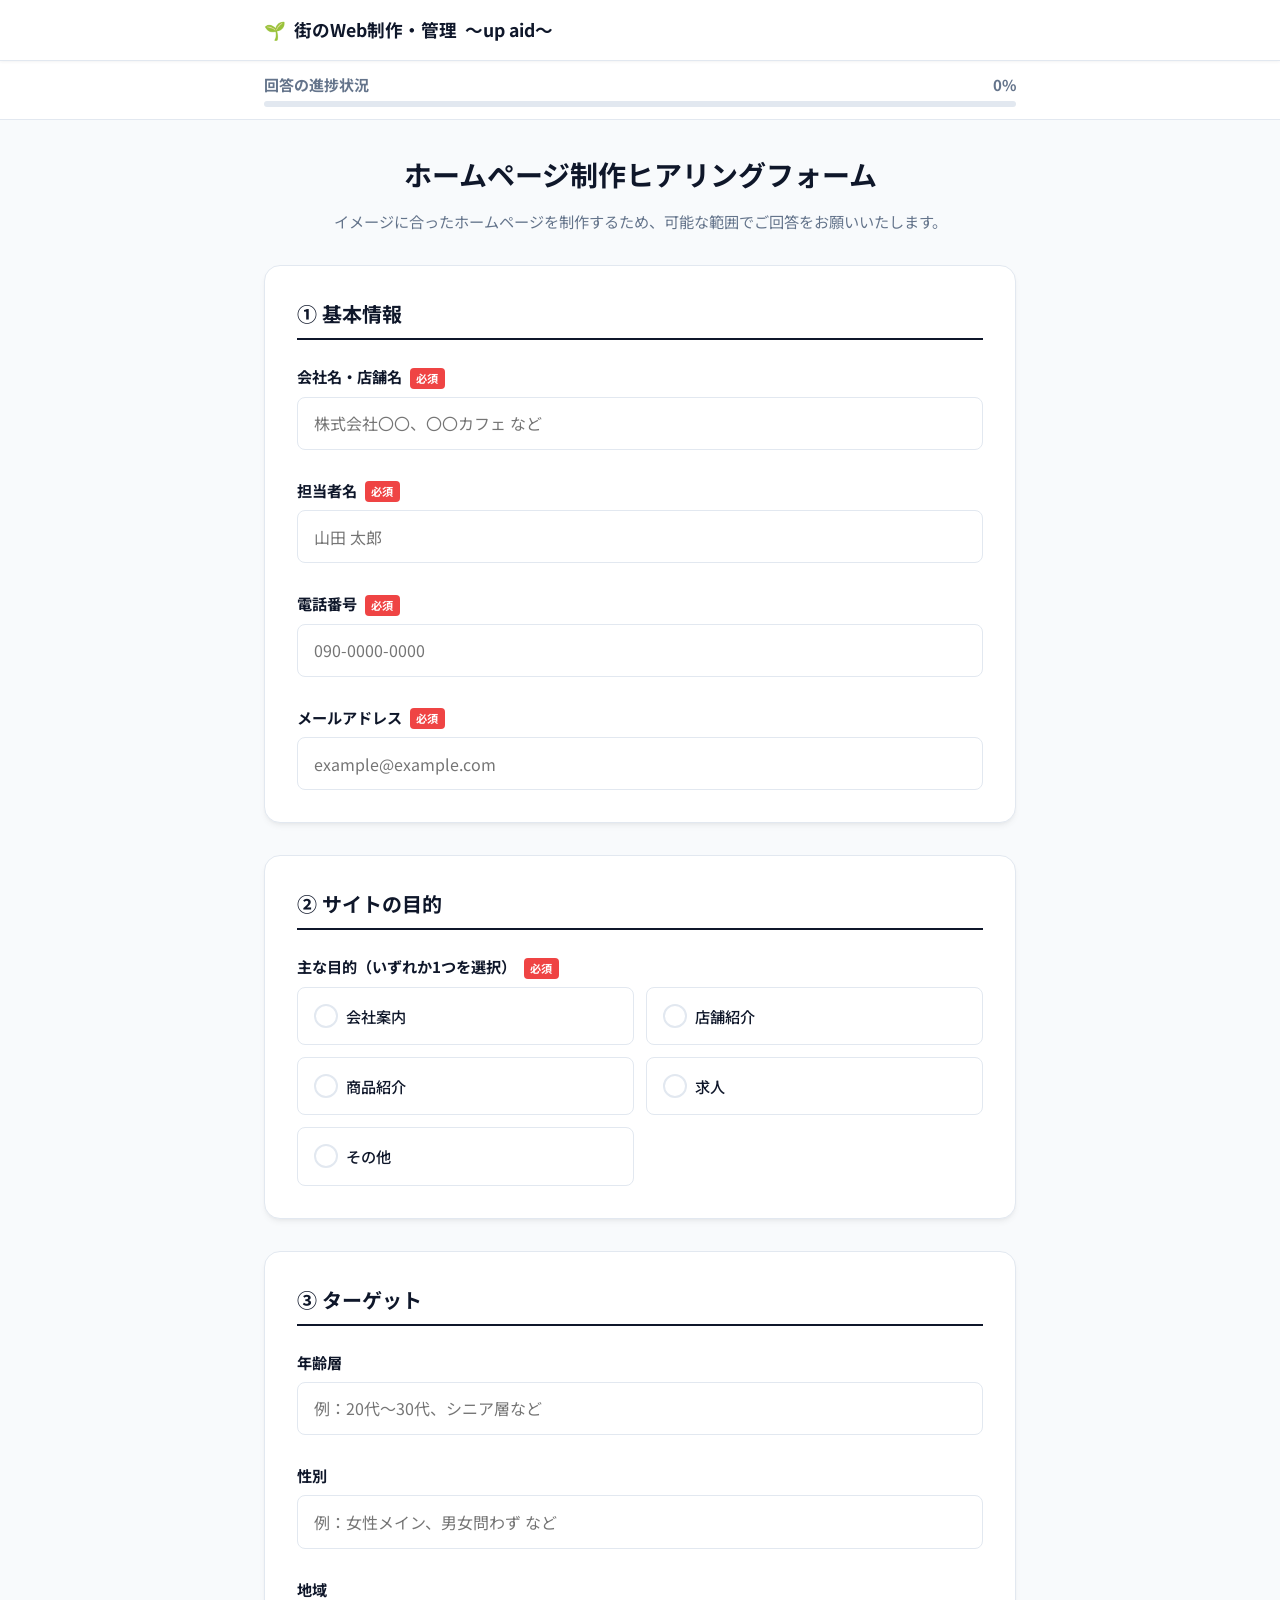
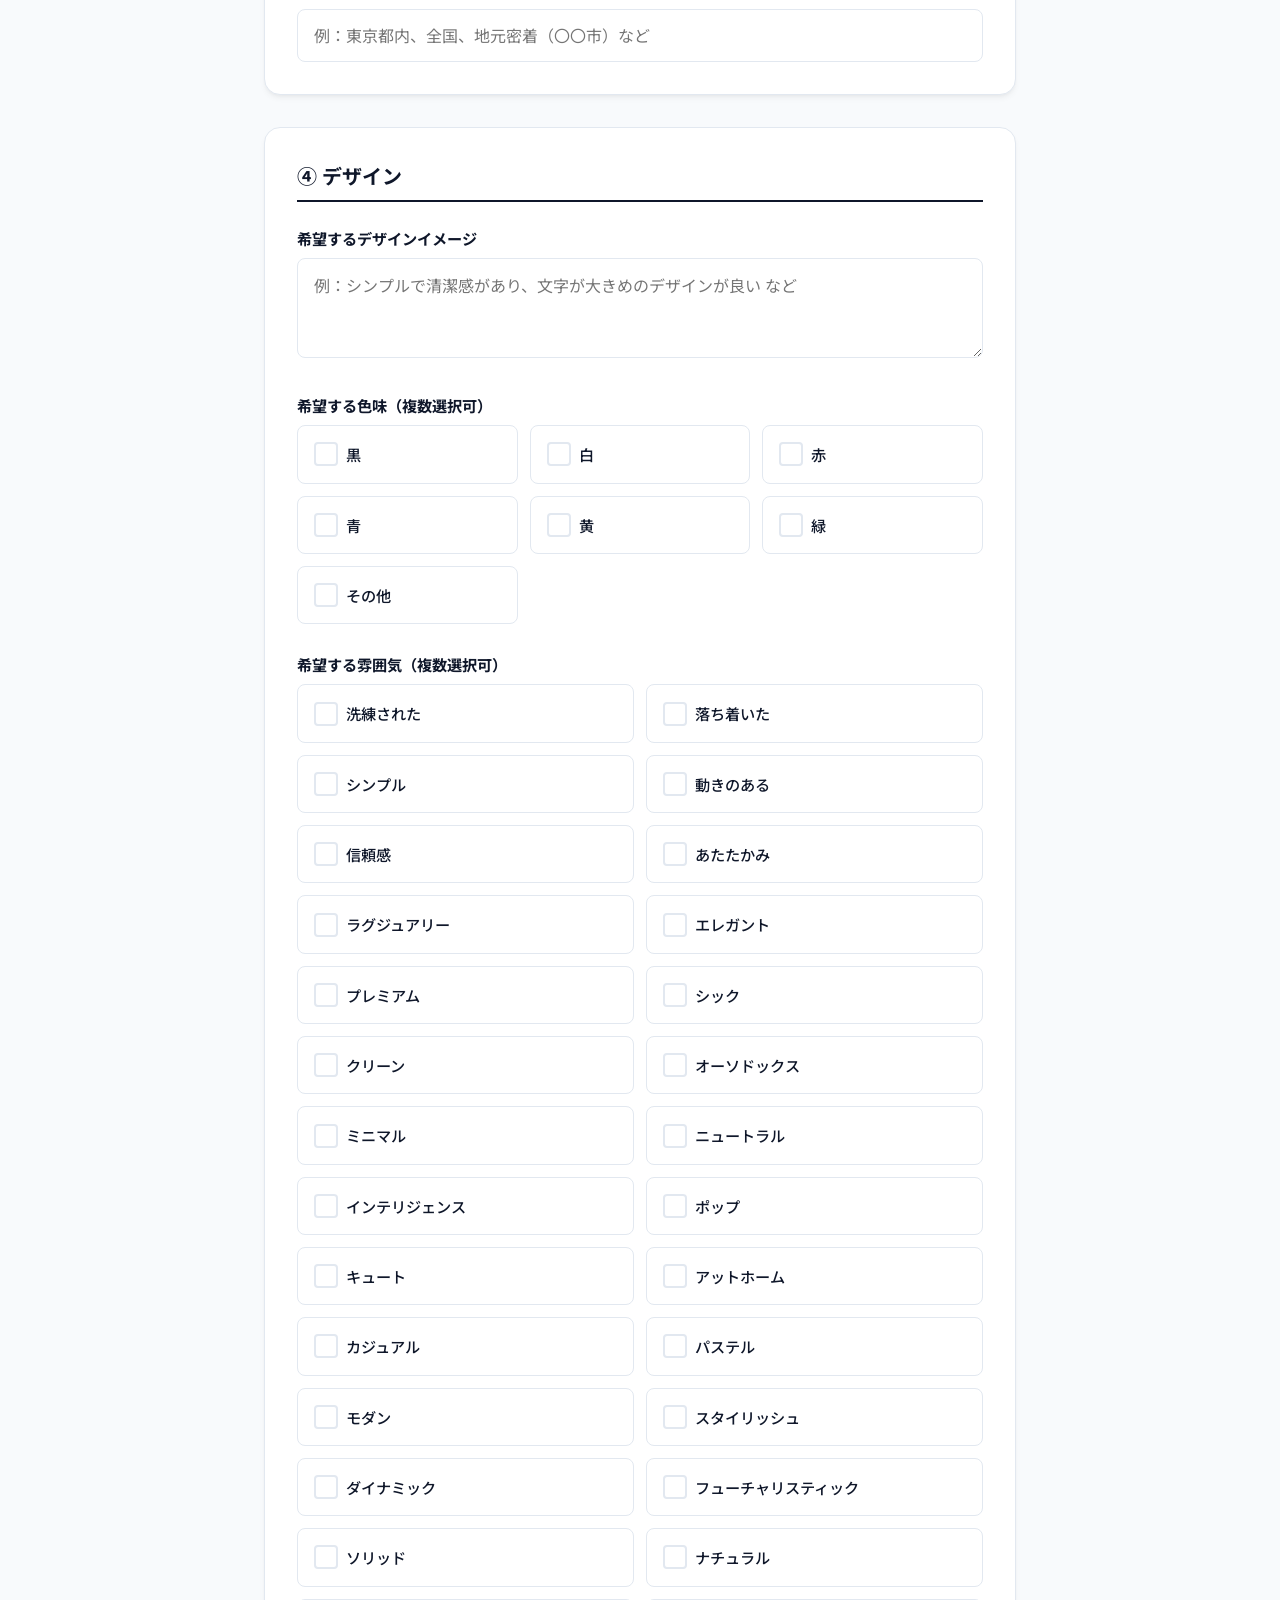
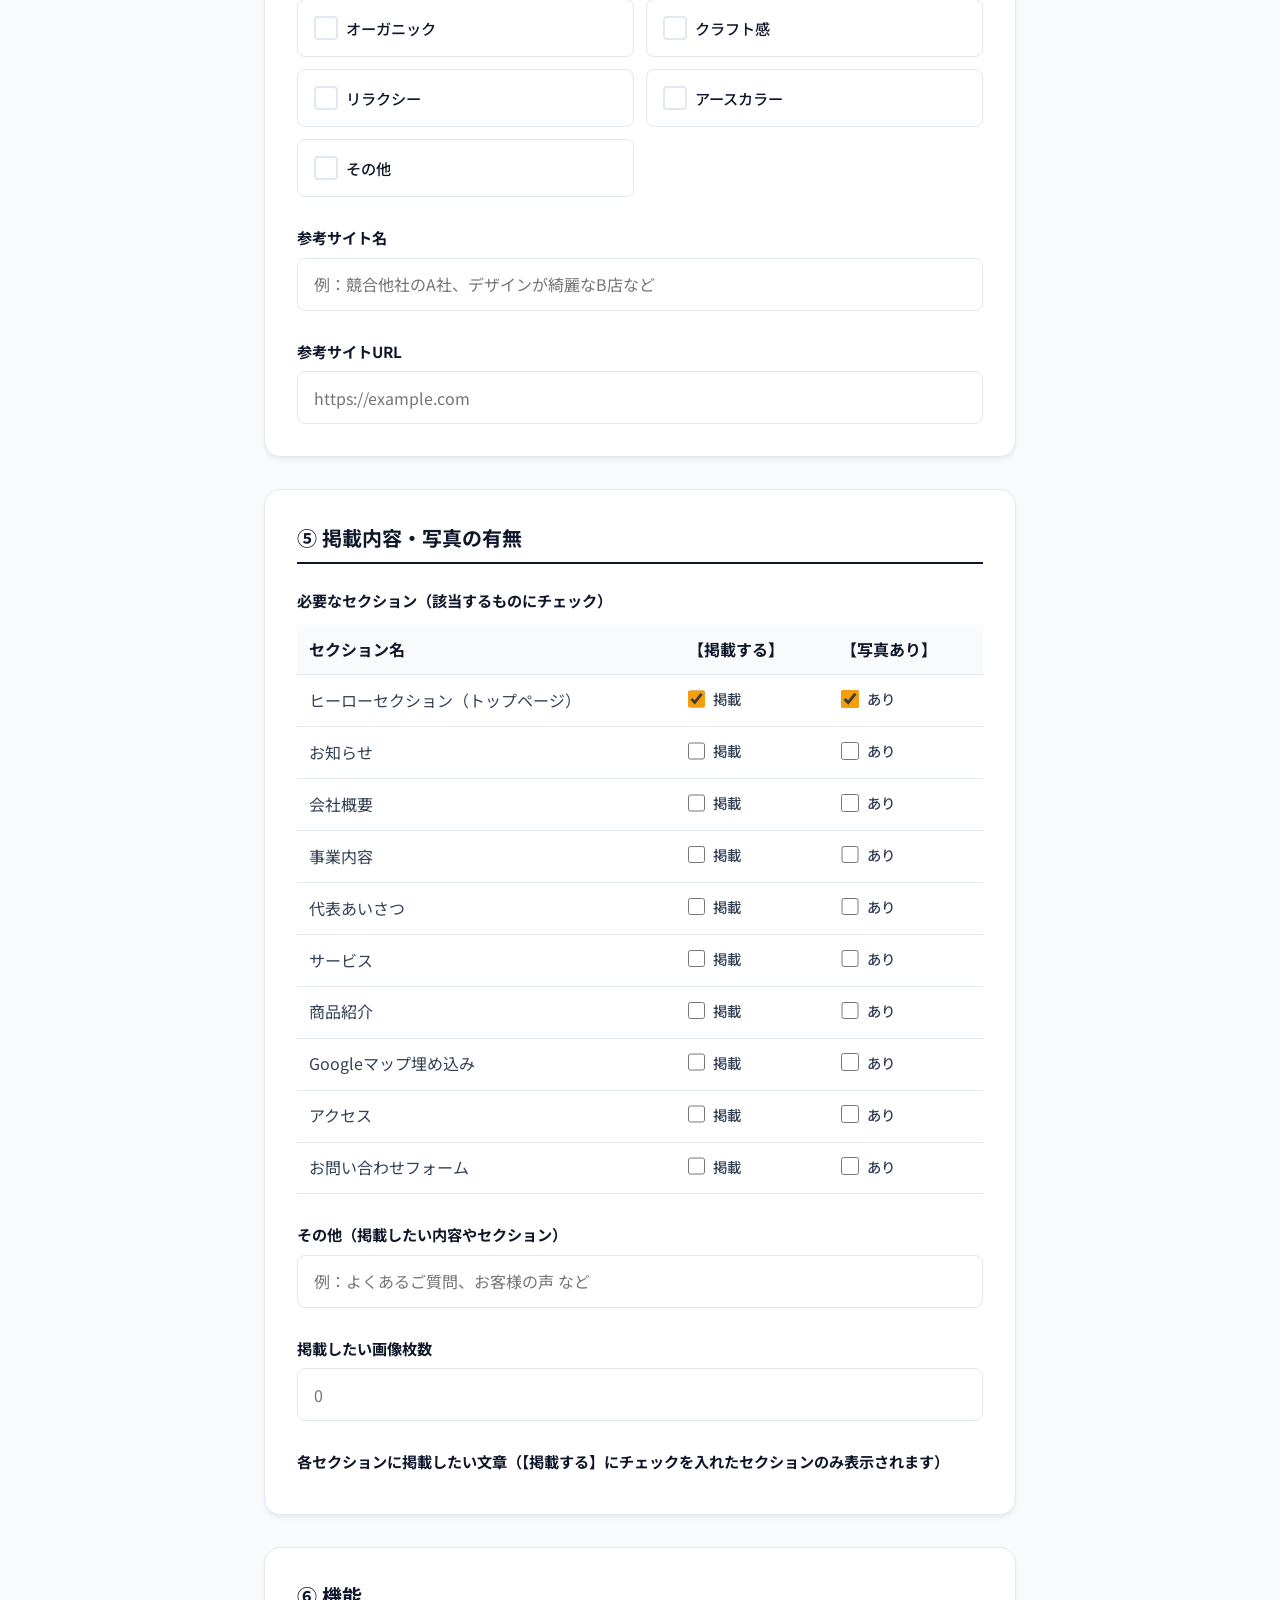
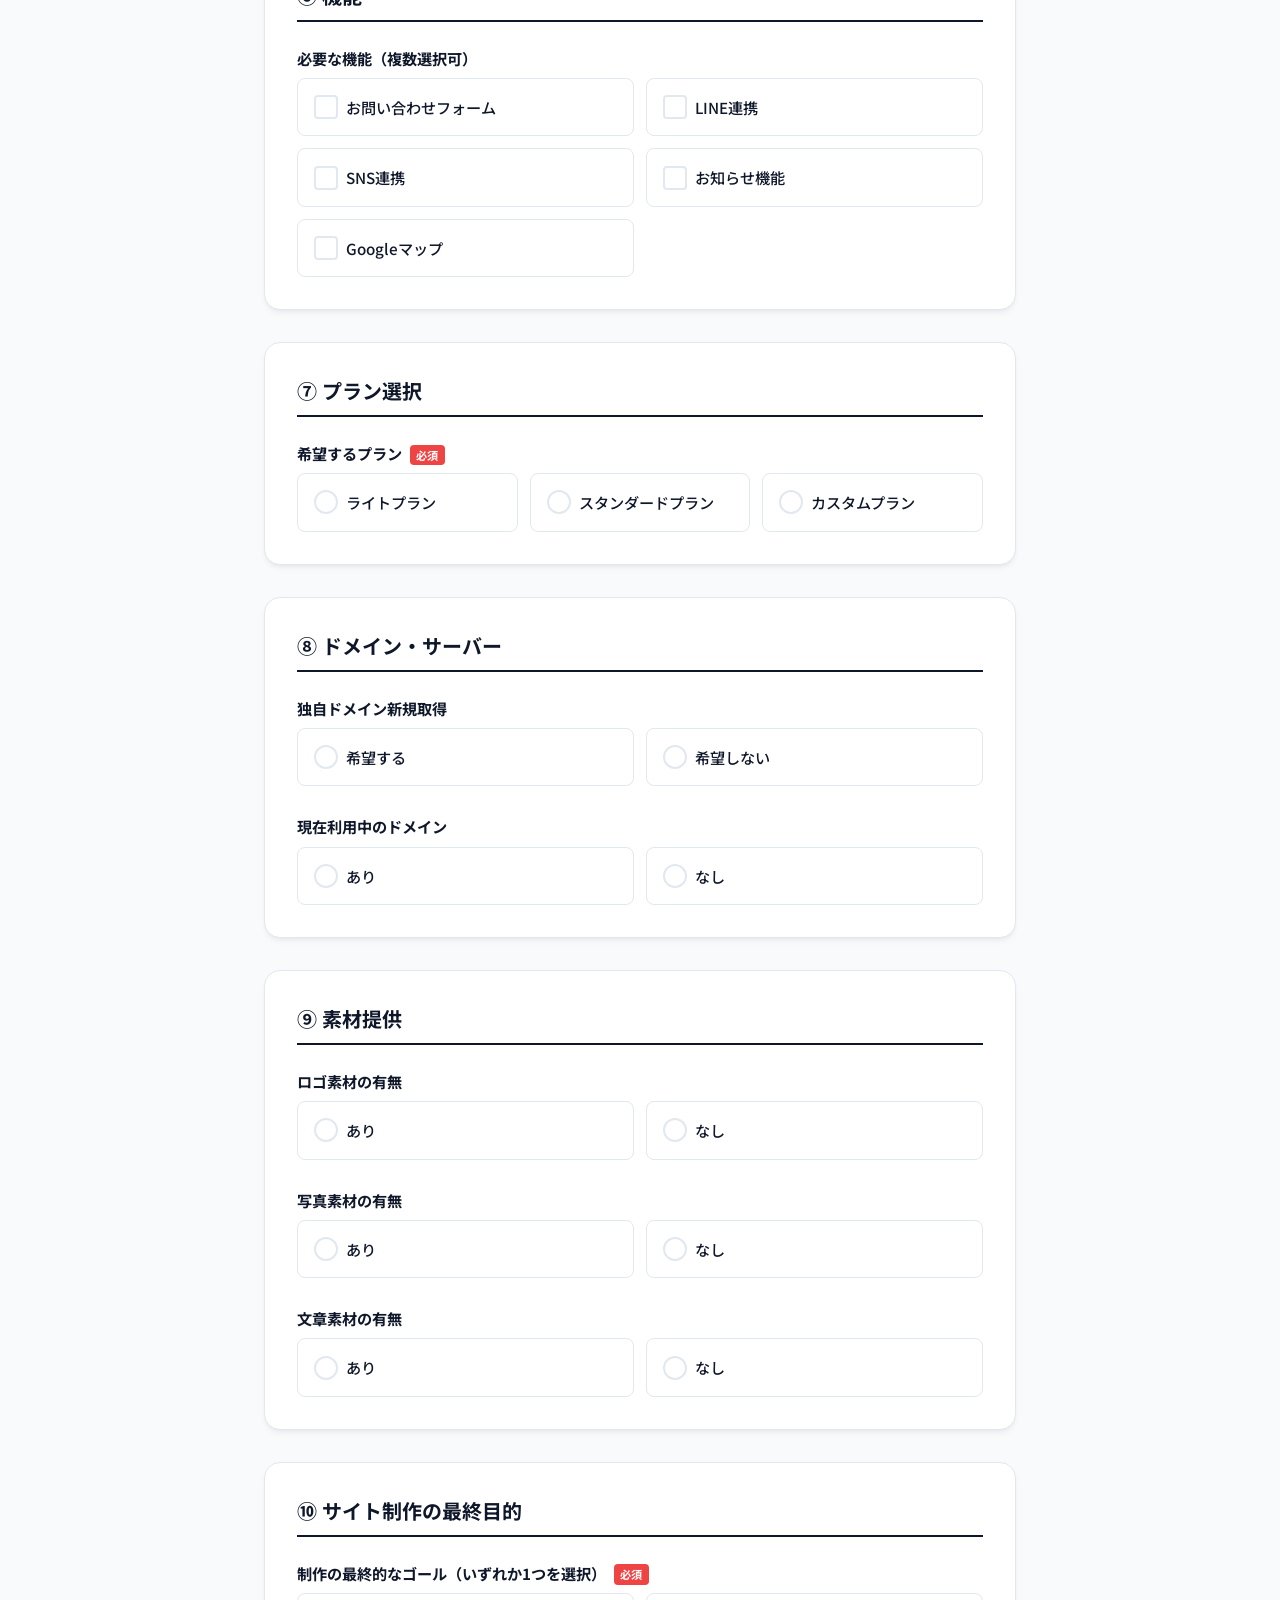
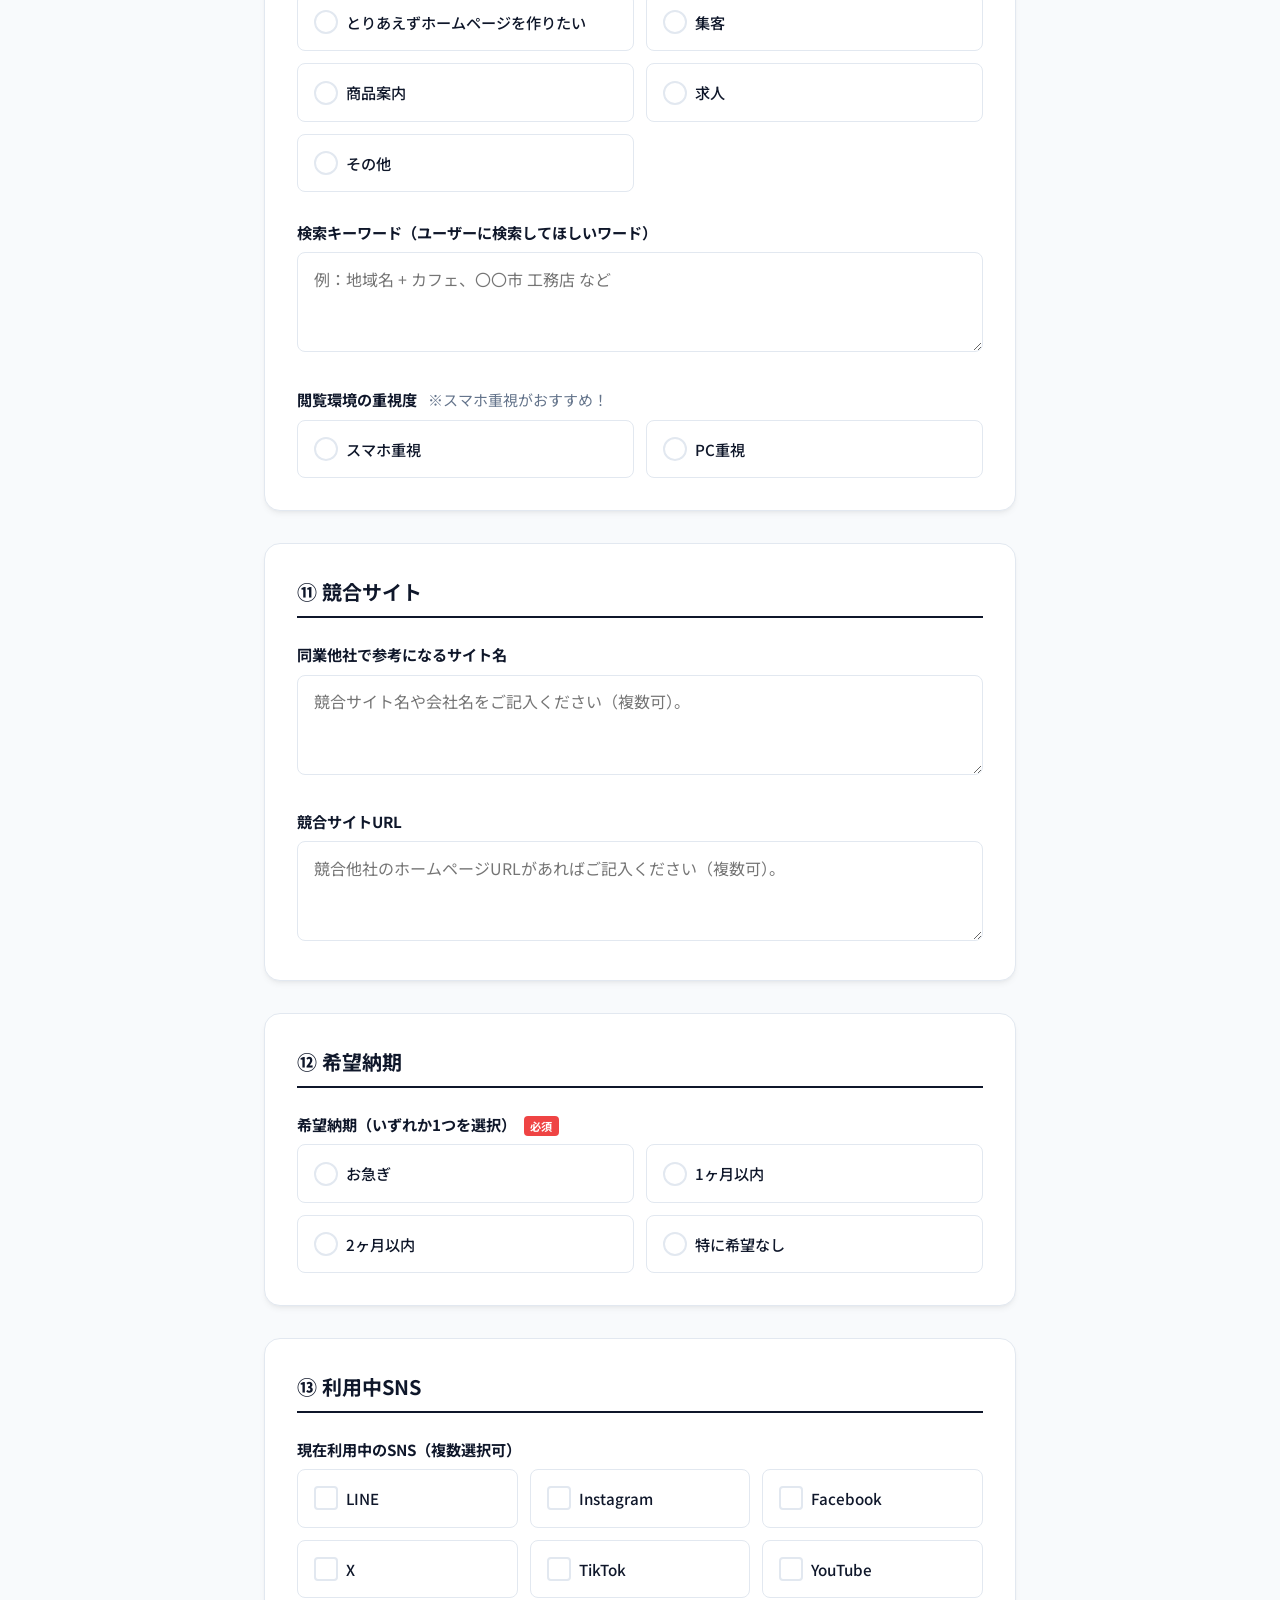
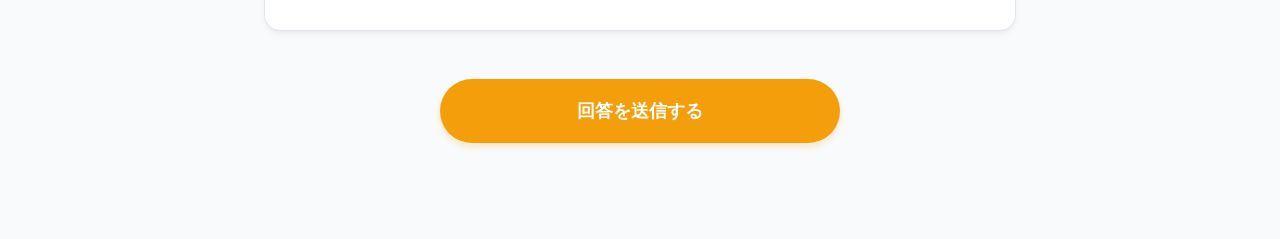
==== commit 551b111f: "希望する色味に「その他」チェックボックスと自由記述欄を追加" ====
--- a/hearing/index.html
+++ b/hearing/index.html
@@ -155,6 +155,16 @@
                             <input type="checkbox" name="design_color" value="緑">
                             <span class="option-text">緑</span>
                         </label>
+                        <label class="option-control">
+                            <input type="checkbox" name="design_color" value="その他" id="color_other_checkbox">
+                            <span class="option-text">その他</span>
+                        </label>
+                    </div>
+
+                    <!-- 条件付き自由記述欄 -->
+                    <div class="conditional-field" id="color_other_container">
+                        <label class="form-label" for="color_other_text">具体的な色味をご記入ください</label>
+                        <textarea id="color_other_text" name="color_other_text" placeholder="例：パステルカラーのピンク、薄いグレーなど、具体的にご記入ください。"></textarea>
                     </div>
                 </div>
 
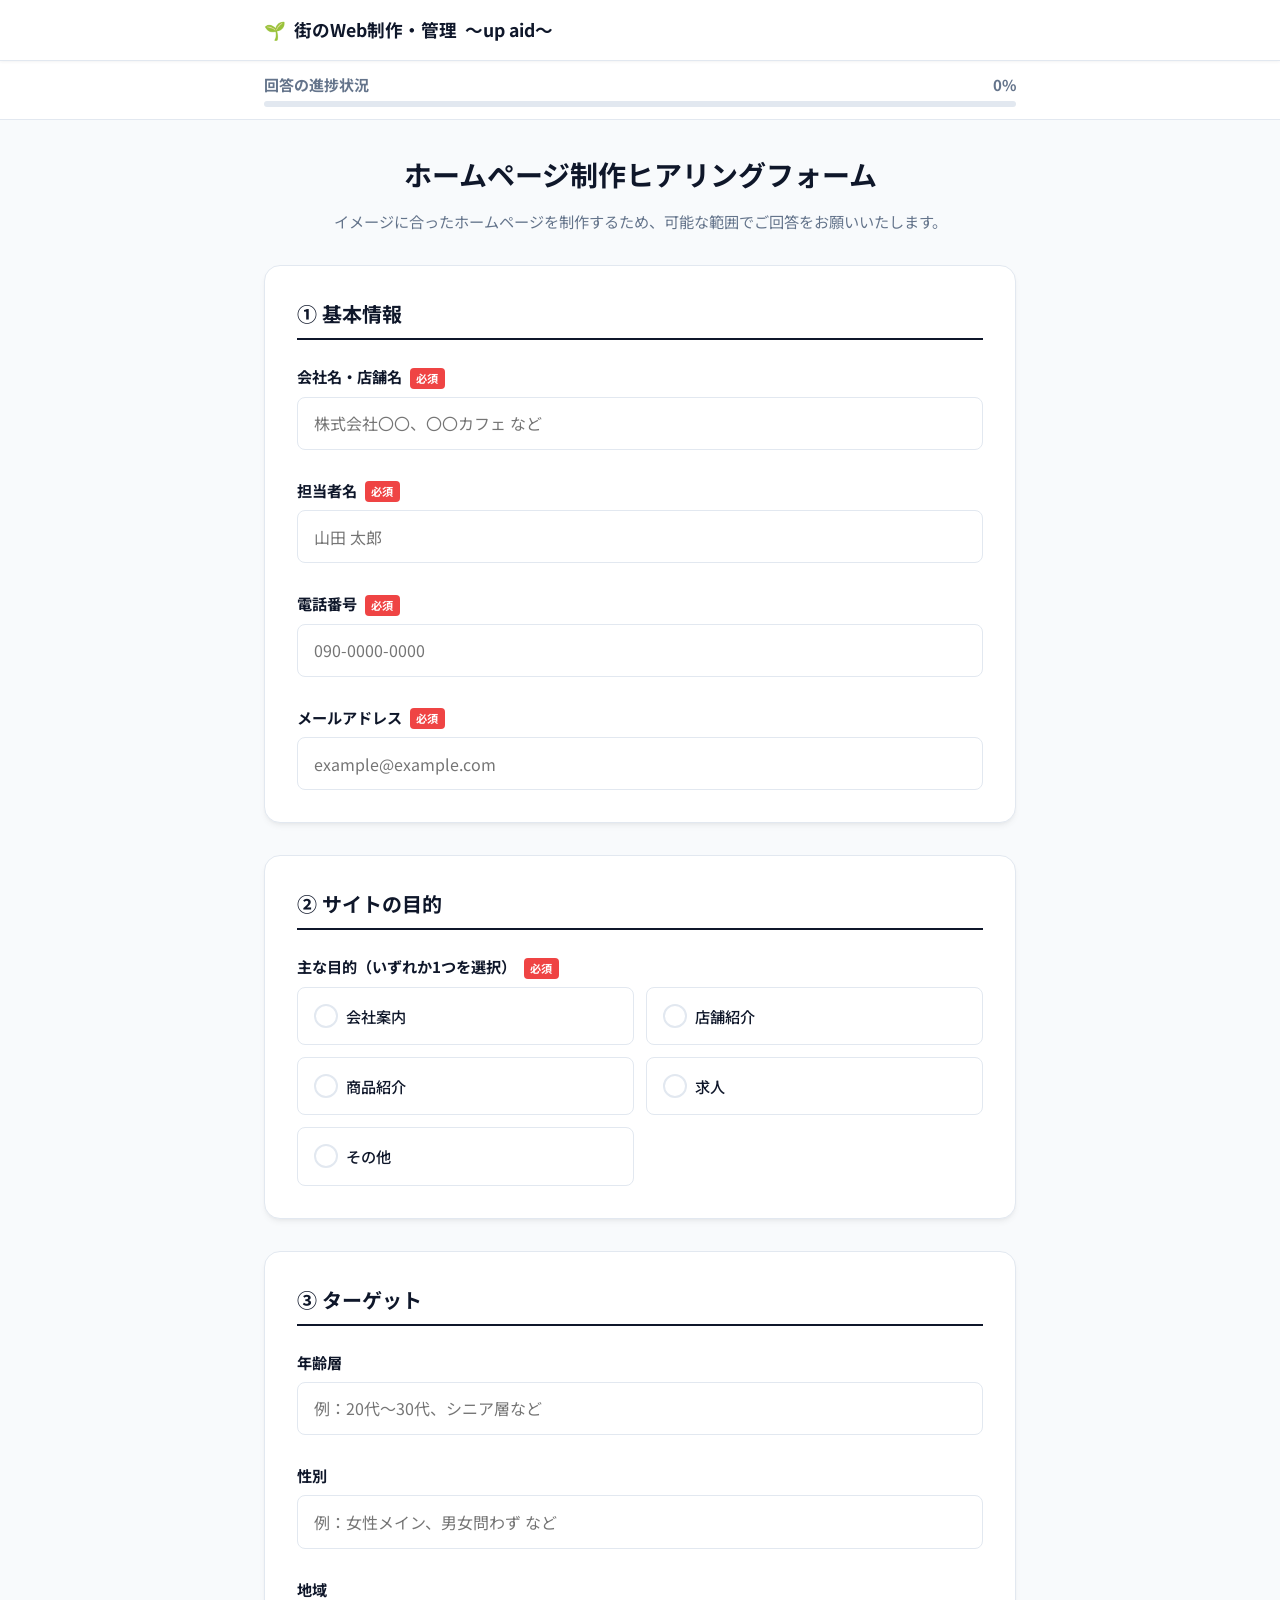
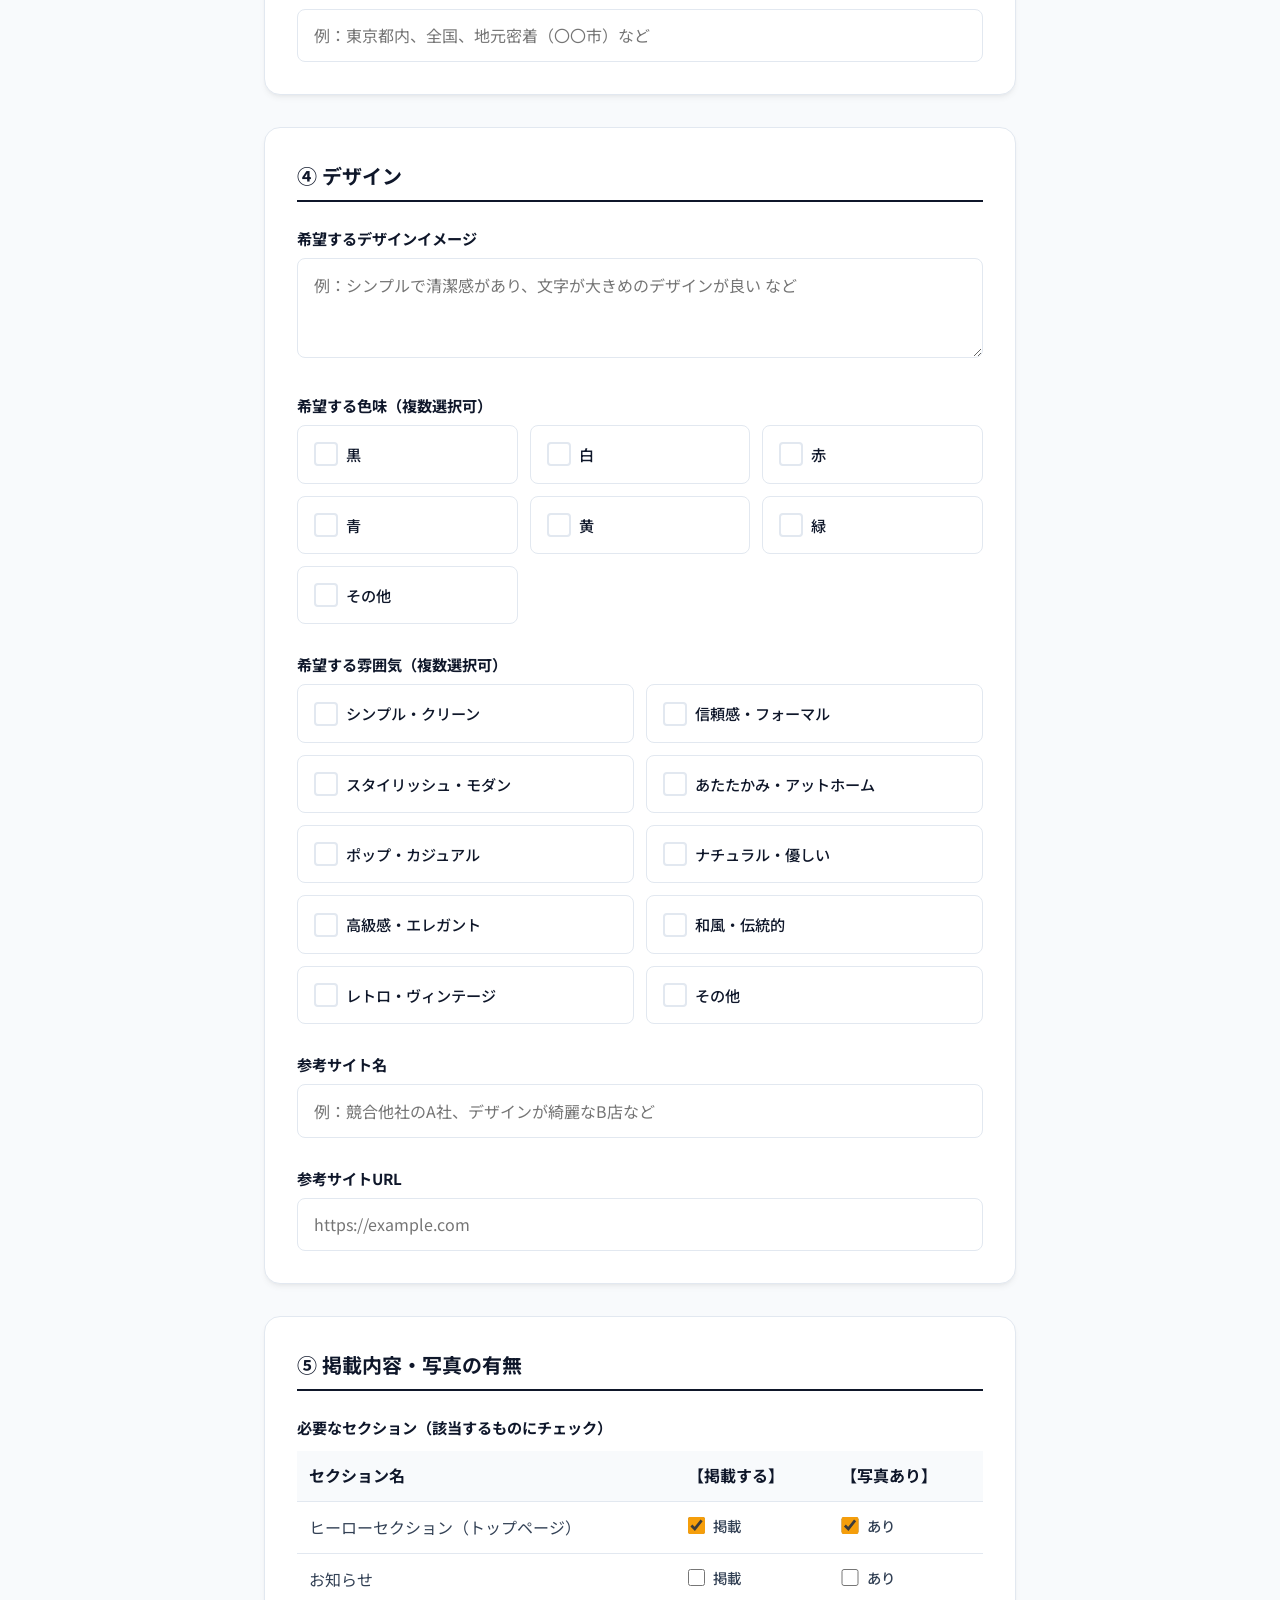
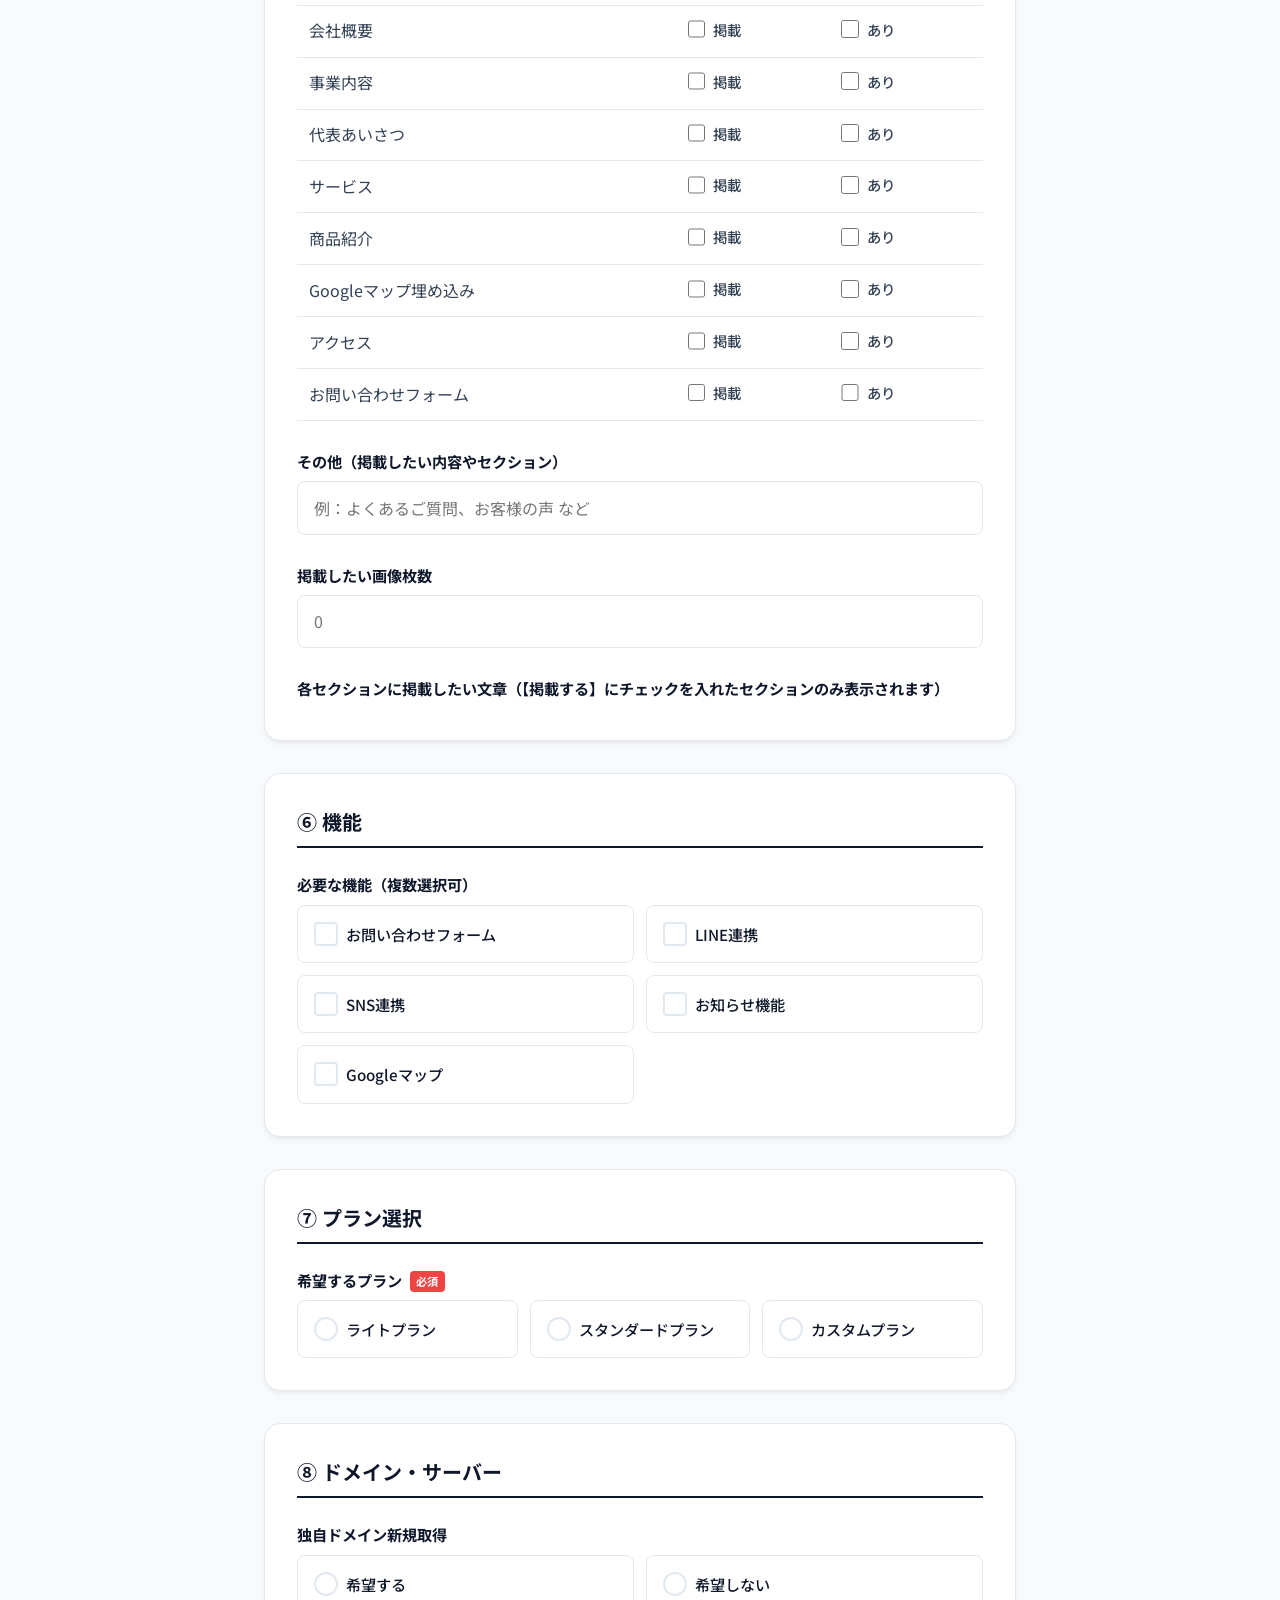
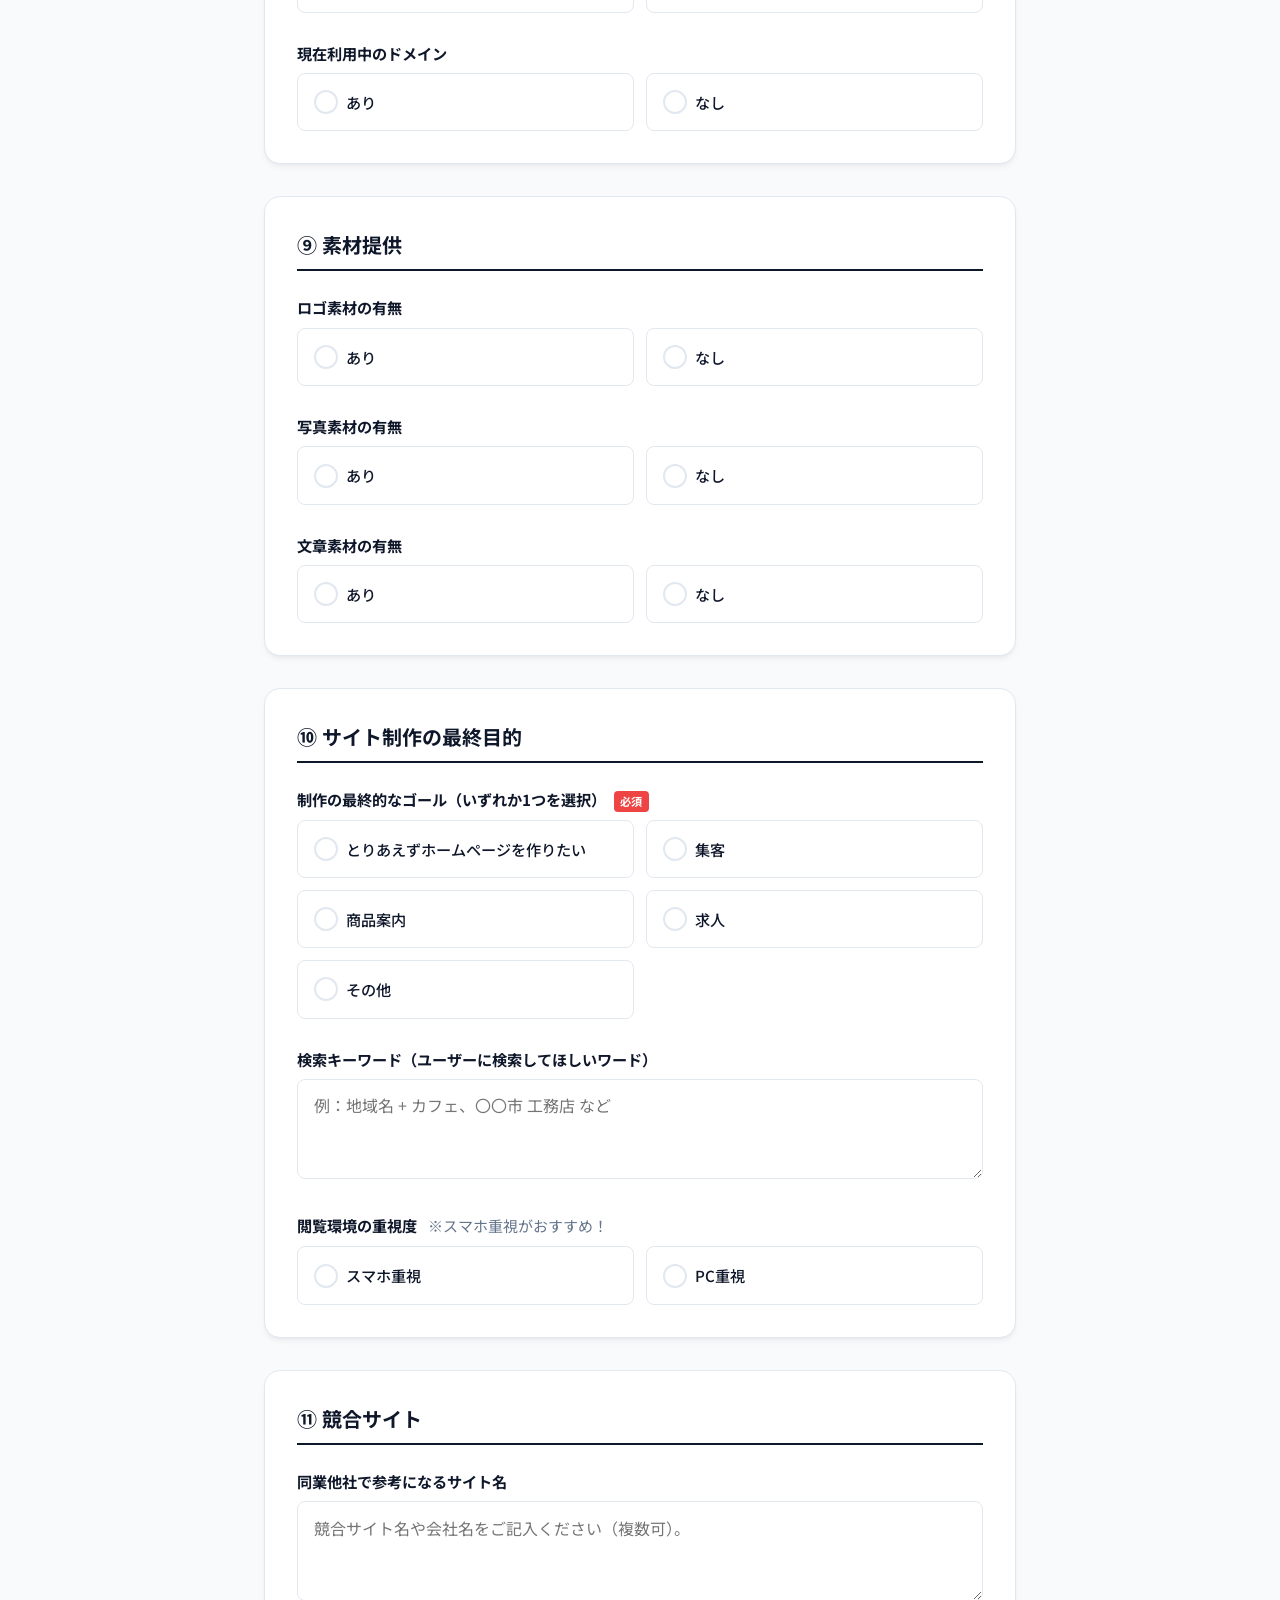
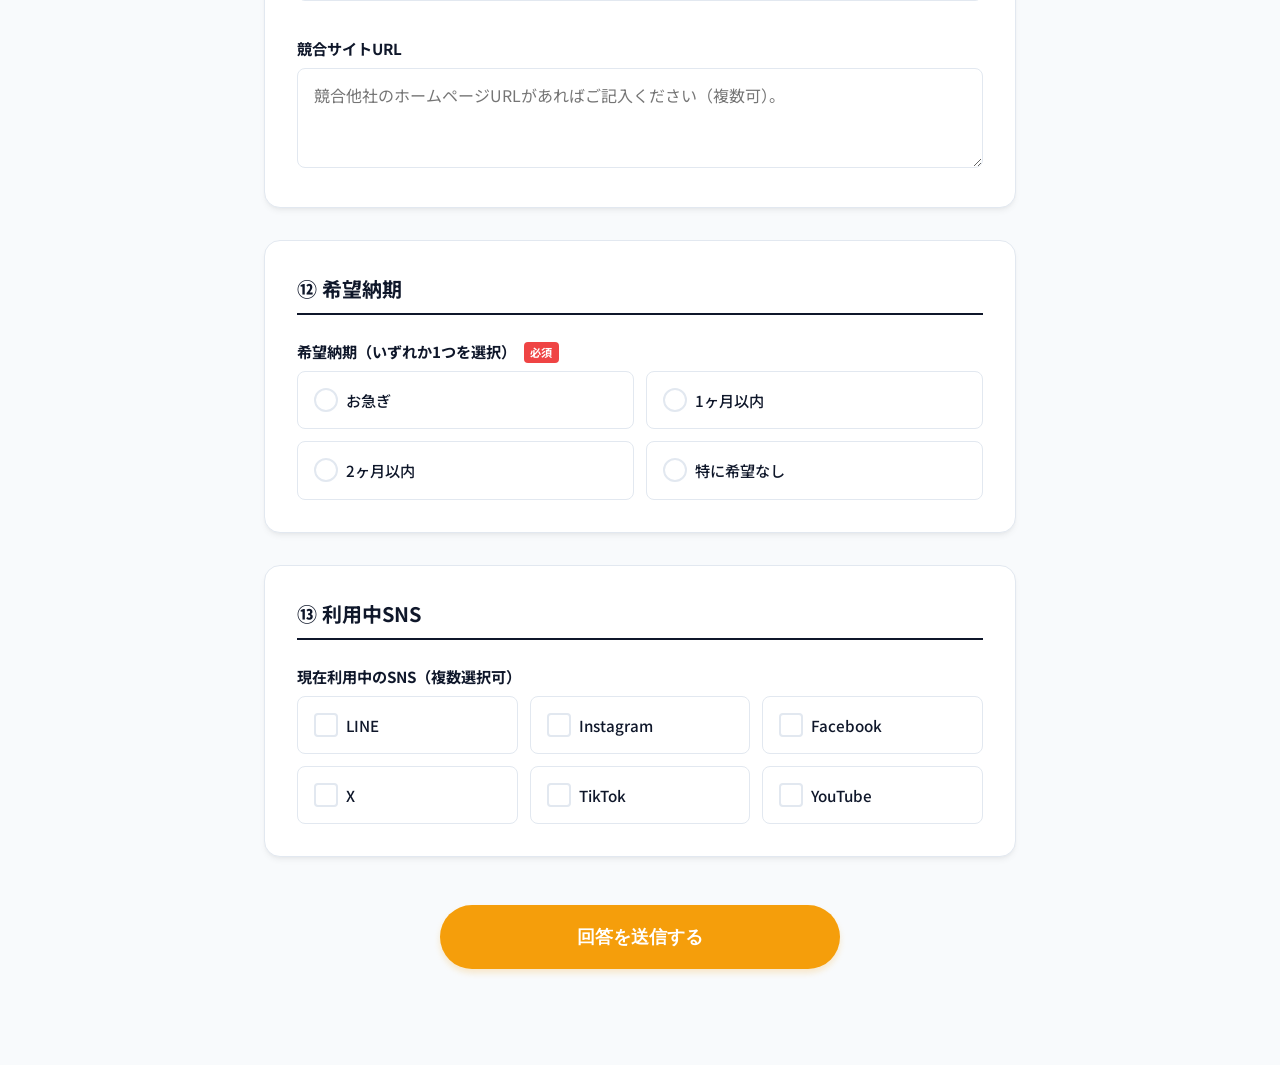
==== commit ba6547f6: "希望する雰囲気の選択肢を提案の10個に整理" ====
--- a/hearing/index.html
+++ b/hearing/index.html
@@ -171,36 +171,15 @@
                 <div class="form-group">
                     <label class="form-label">希望する雰囲気（複数選択可）</label>
                     <div class="options-grid cols-2">
-                        <label class="option-control"><input type="checkbox" name="design_vibe" value="洗練された"><span class="option-text">洗練された</span></label>
-                        <label class="option-control"><input type="checkbox" name="design_vibe" value="落ち着いた"><span class="option-text">落ち着いた</span></label>
-                        <label class="option-control"><input type="checkbox" name="design_vibe" value="シンプル"><span class="option-text">シンプル</span></label>
-                        <label class="option-control"><input type="checkbox" name="design_vibe" value="動きのある"><span class="option-text">動きのある</span></label>
-                        <label class="option-control"><input type="checkbox" name="design_vibe" value="信頼感"><span class="option-text">信頼感</span></label>
-                        <label class="option-control"><input type="checkbox" name="design_vibe" value="あたたかみ"><span class="option-text">あたたかみ</span></label>
-                        <label class="option-control"><input type="checkbox" name="design_vibe" value="ラグジュアリー"><span class="option-text">ラグジュアリー</span></label>
-                        <label class="option-control"><input type="checkbox" name="design_vibe" value="エレガント"><span class="option-text">エレガント</span></label>
-                        <label class="option-control"><input type="checkbox" name="design_vibe" value="プレミアム"><span class="option-text">プレミアム</span></label>
-                        <label class="option-control"><input type="checkbox" name="design_vibe" value="シック"><span class="option-text">シック</span></label>
-                        <label class="option-control"><input type="checkbox" name="design_vibe" value="クリーン"><span class="option-text">クリーン</span></label>
-                        <label class="option-control"><input type="checkbox" name="design_vibe" value="オーソドックス"><span class="option-text">オーソドックス</span></label>
-                        <label class="option-control"><input type="checkbox" name="design_vibe" value="ミニマル"><span class="option-text">ミニマル</span></label>
-                        <label class="option-control"><input type="checkbox" name="design_vibe" value="ニュートラル"><span class="option-text">ニュートラル</span></label>
-                        <label class="option-control"><input type="checkbox" name="design_vibe" value="インテリジェンス"><span class="option-text">インテリジェンス</span></label>
-                        <label class="option-control"><input type="checkbox" name="design_vibe" value="ポップ"><span class="option-text">ポップ</span></label>
-                        <label class="option-control"><input type="checkbox" name="design_vibe" value="キュート"><span class="option-text">キュート</span></label>
-                        <label class="option-control"><input type="checkbox" name="design_vibe" value="アットホーム"><span class="option-text">アットホーム</span></label>
-                        <label class="option-control"><input type="checkbox" name="design_vibe" value="カジュアル"><span class="option-text">カジュアル</span></label>
-                        <label class="option-control"><input type="checkbox" name="design_vibe" value="パステル"><span class="option-text">パステル</span></label>
-                        <label class="option-control"><input type="checkbox" name="design_vibe" value="モダン"><span class="option-text">モダン</span></label>
-                        <label class="option-control"><input type="checkbox" name="design_vibe" value="スタイリッシュ"><span class="option-text">スタイリッシュ</span></label>
-                        <label class="option-control"><input type="checkbox" name="design_vibe" value="ダイナミック"><span class="option-text">ダイナミック</span></label>
-                        <label class="option-control"><input type="checkbox" name="design_vibe" value="フューチャリスティック"><span class="option-text">フューチャリスティック</span></label>
-                        <label class="option-control"><input type="checkbox" name="design_vibe" value="ソリッド"><span class="option-text">ソリッド</span></label>
-                        <label class="option-control"><input type="checkbox" name="design_vibe" value="ナチュラル"><span class="option-text">ナチュラル</span></label>
-                        <label class="option-control"><input type="checkbox" name="design_vibe" value="オーガニック"><span class="option-text">オーガニック</span></label>
-                        <label class="option-control"><input type="checkbox" name="design_vibe" value="クラフト感"><span class="option-text">クラフト感</span></label>
-                        <label class="option-control"><input type="checkbox" name="design_vibe" value="リラクシー"><span class="option-text">リラクシー</span></label>
-                        <label class="option-control"><input type="checkbox" name="design_vibe" value="アースカラー"><span class="option-text">アースカラー</span></label>
+                        <label class="option-control"><input type="checkbox" name="design_vibe" value="シンプル・クリーン"><span class="option-text">シンプル・クリーン</span></label>
+                        <label class="option-control"><input type="checkbox" name="design_vibe" value="信頼感・フォーマル"><span class="option-text">信頼感・フォーマル</span></label>
+                        <label class="option-control"><input type="checkbox" name="design_vibe" value="スタイリッシュ・モダン"><span class="option-text">スタイリッシュ・モダン</span></label>
+                        <label class="option-control"><input type="checkbox" name="design_vibe" value="あたたかみ・アットホーム"><span class="option-text">あたたかみ・アットホーム</span></label>
+                        <label class="option-control"><input type="checkbox" name="design_vibe" value="ポップ・カジュアル"><span class="option-text">ポップ・カジュアル</span></label>
+                        <label class="option-control"><input type="checkbox" name="design_vibe" value="ナチュラル・優しい"><span class="option-text">ナチュラル・優しい</span></label>
+                        <label class="option-control"><input type="checkbox" name="design_vibe" value="高級感・エレガント"><span class="option-text">高級感・エレガント</span></label>
+                        <label class="option-control"><input type="checkbox" name="design_vibe" value="和風・伝統的"><span class="option-text">和風・伝統的</span></label>
+                        <label class="option-control"><input type="checkbox" name="design_vibe" value="レトロ・ヴィンテージ"><span class="option-text">レトロ・ヴィンテージ</span></label>
                         <label class="option-control"><input type="checkbox" name="design_vibe" value="その他" id="vibe_other_checkbox"><span class="option-text">その他</span></label>
                     </div>
 
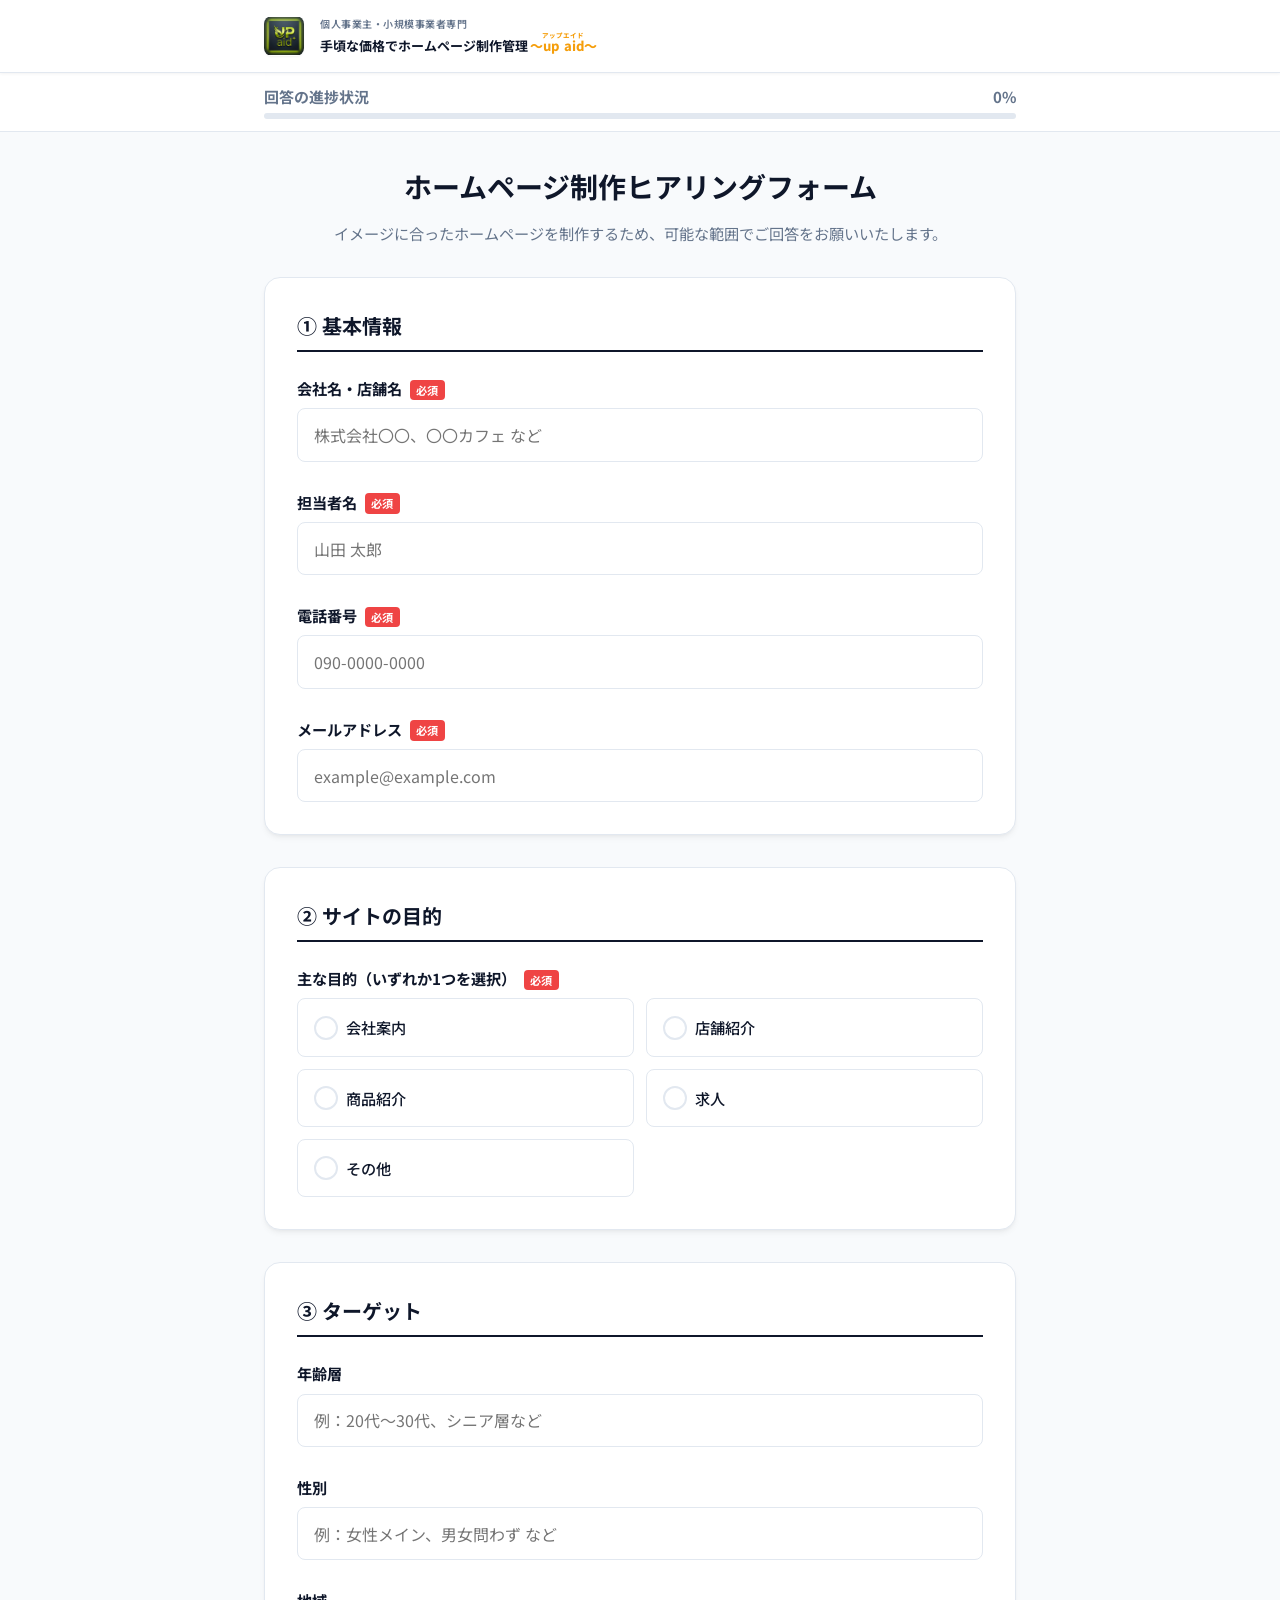
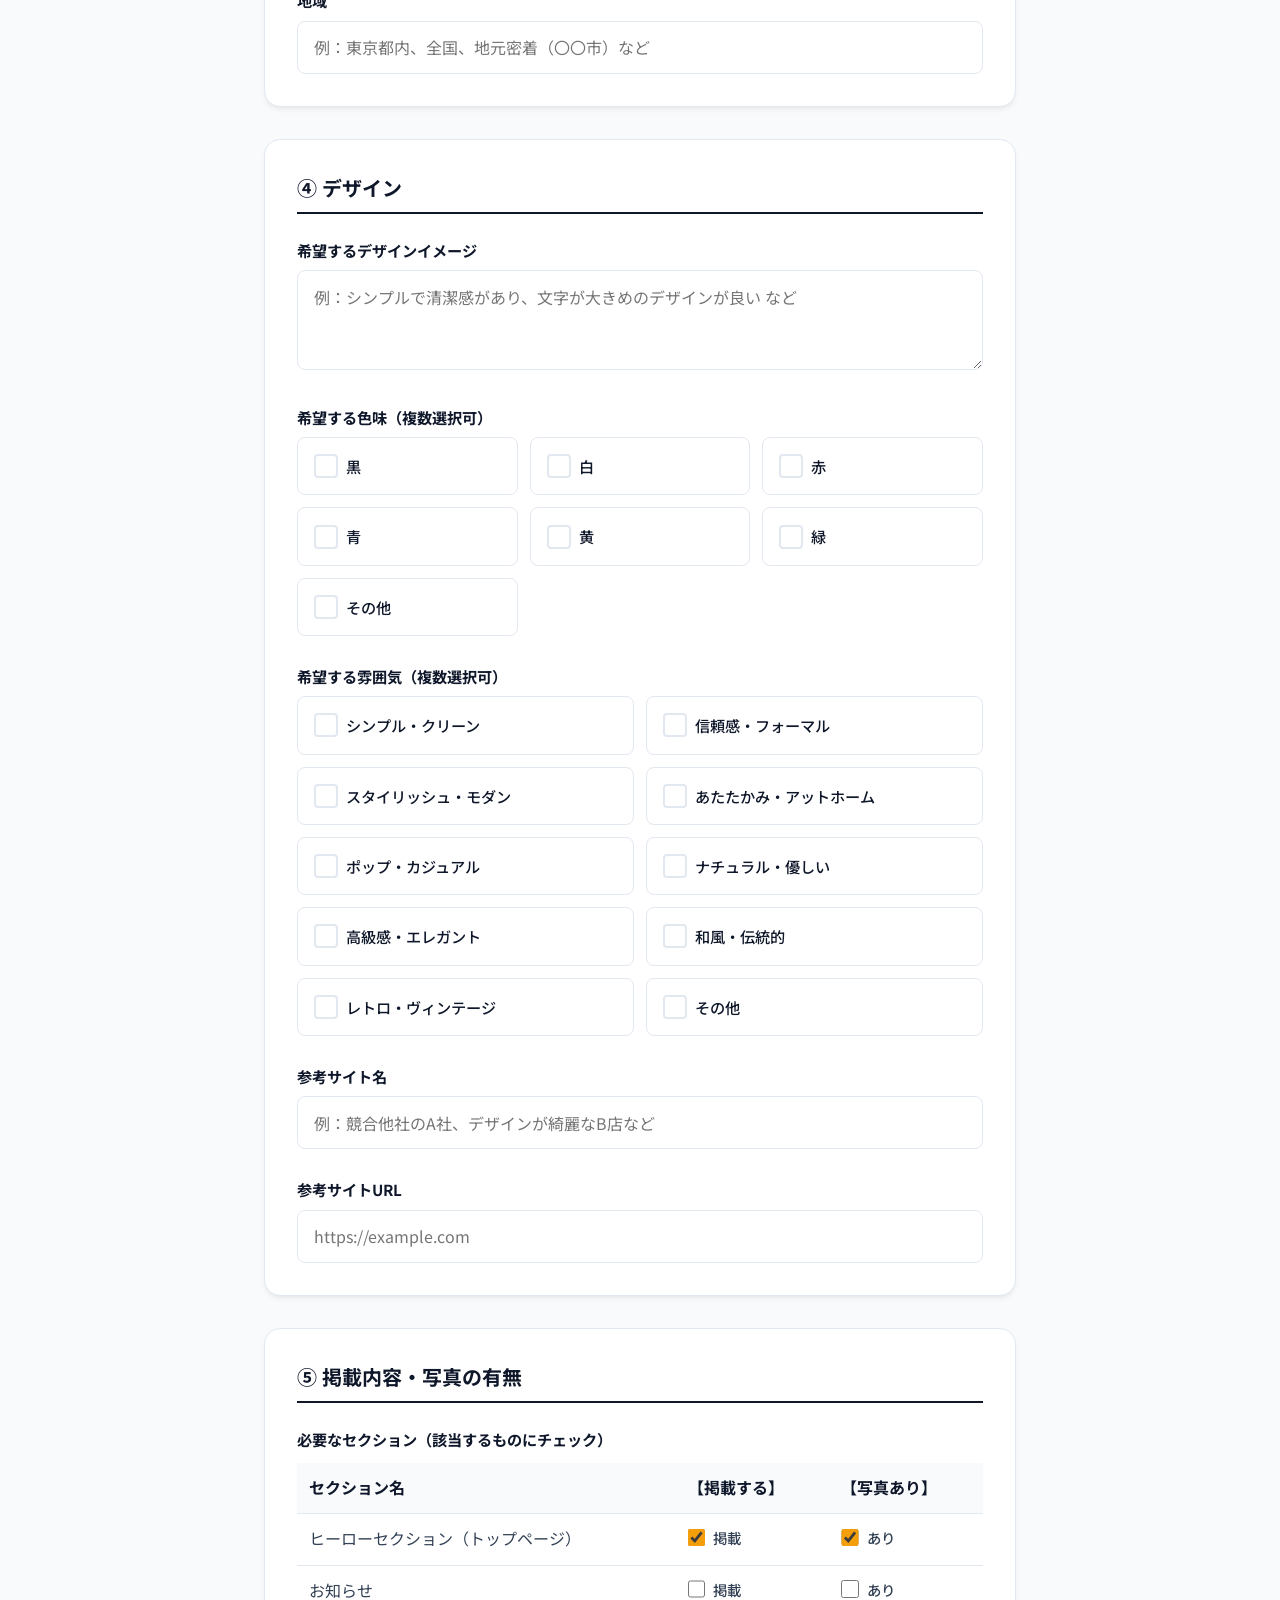
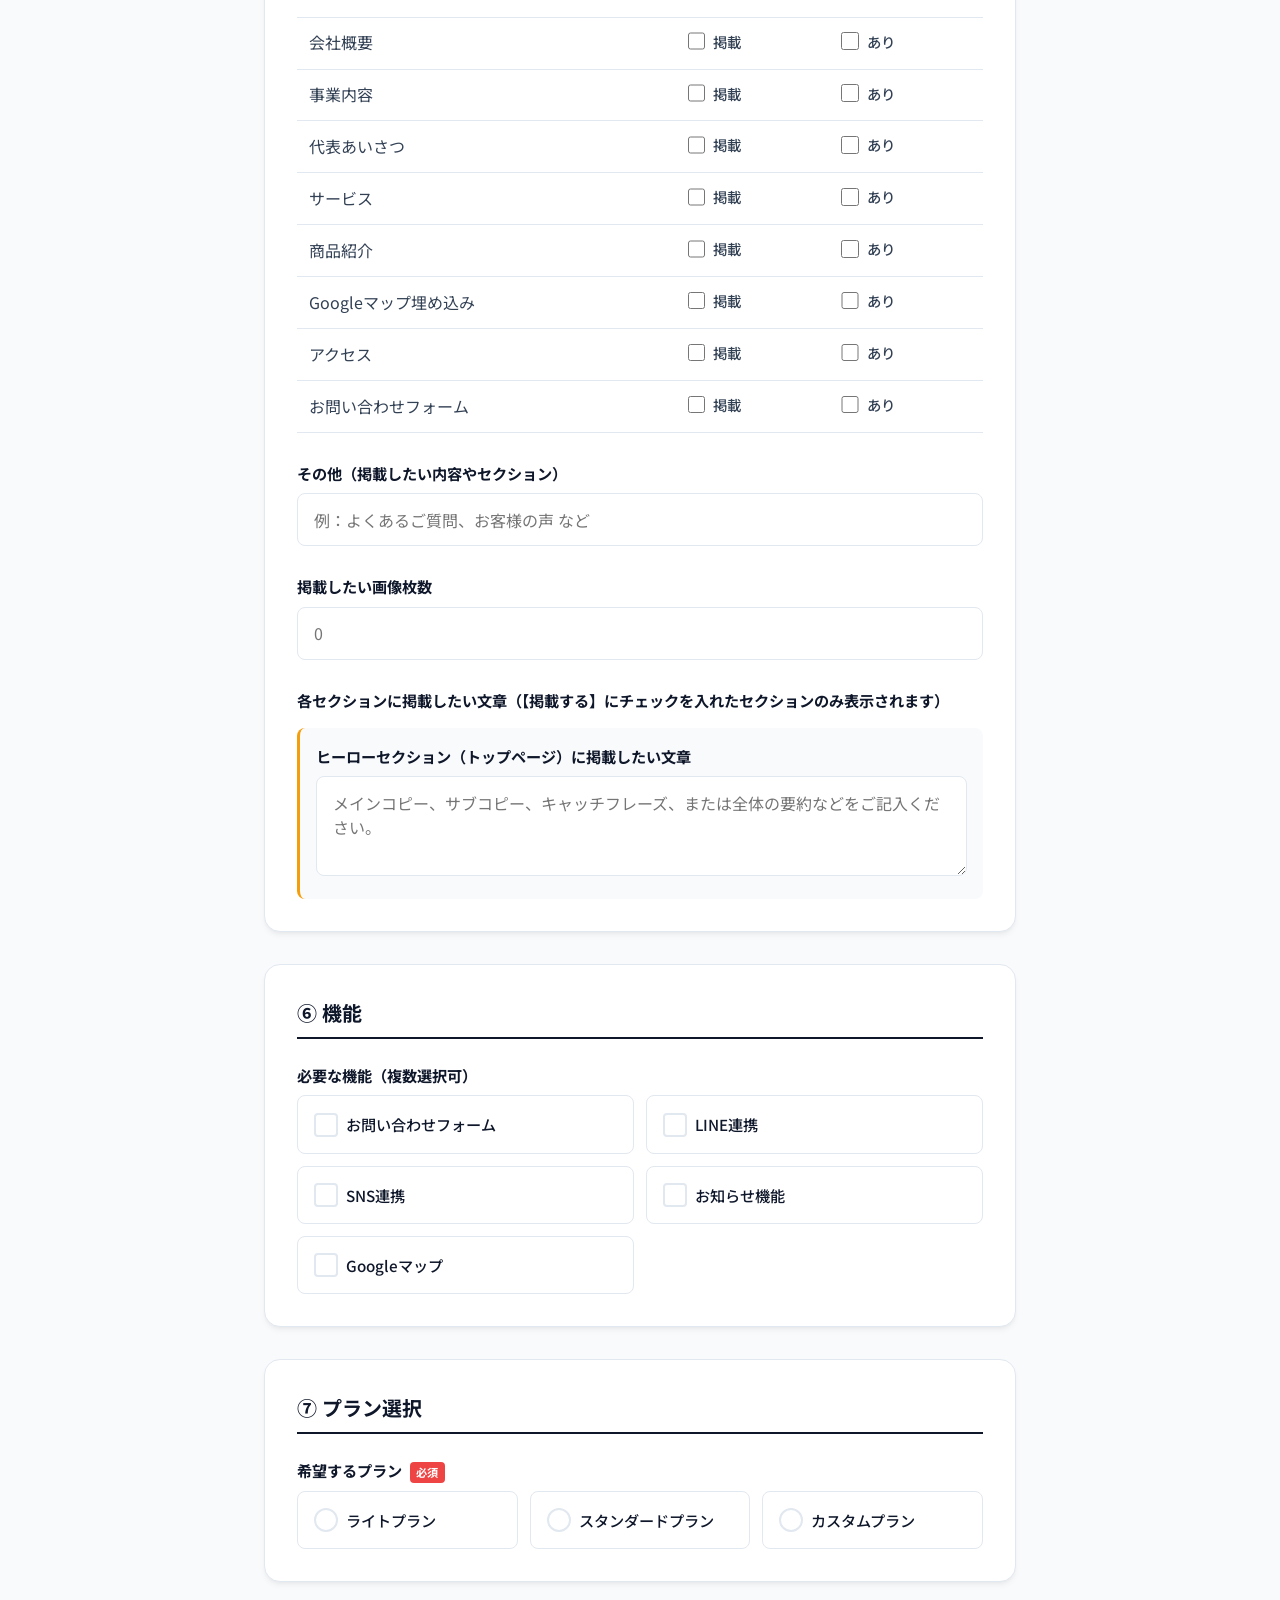
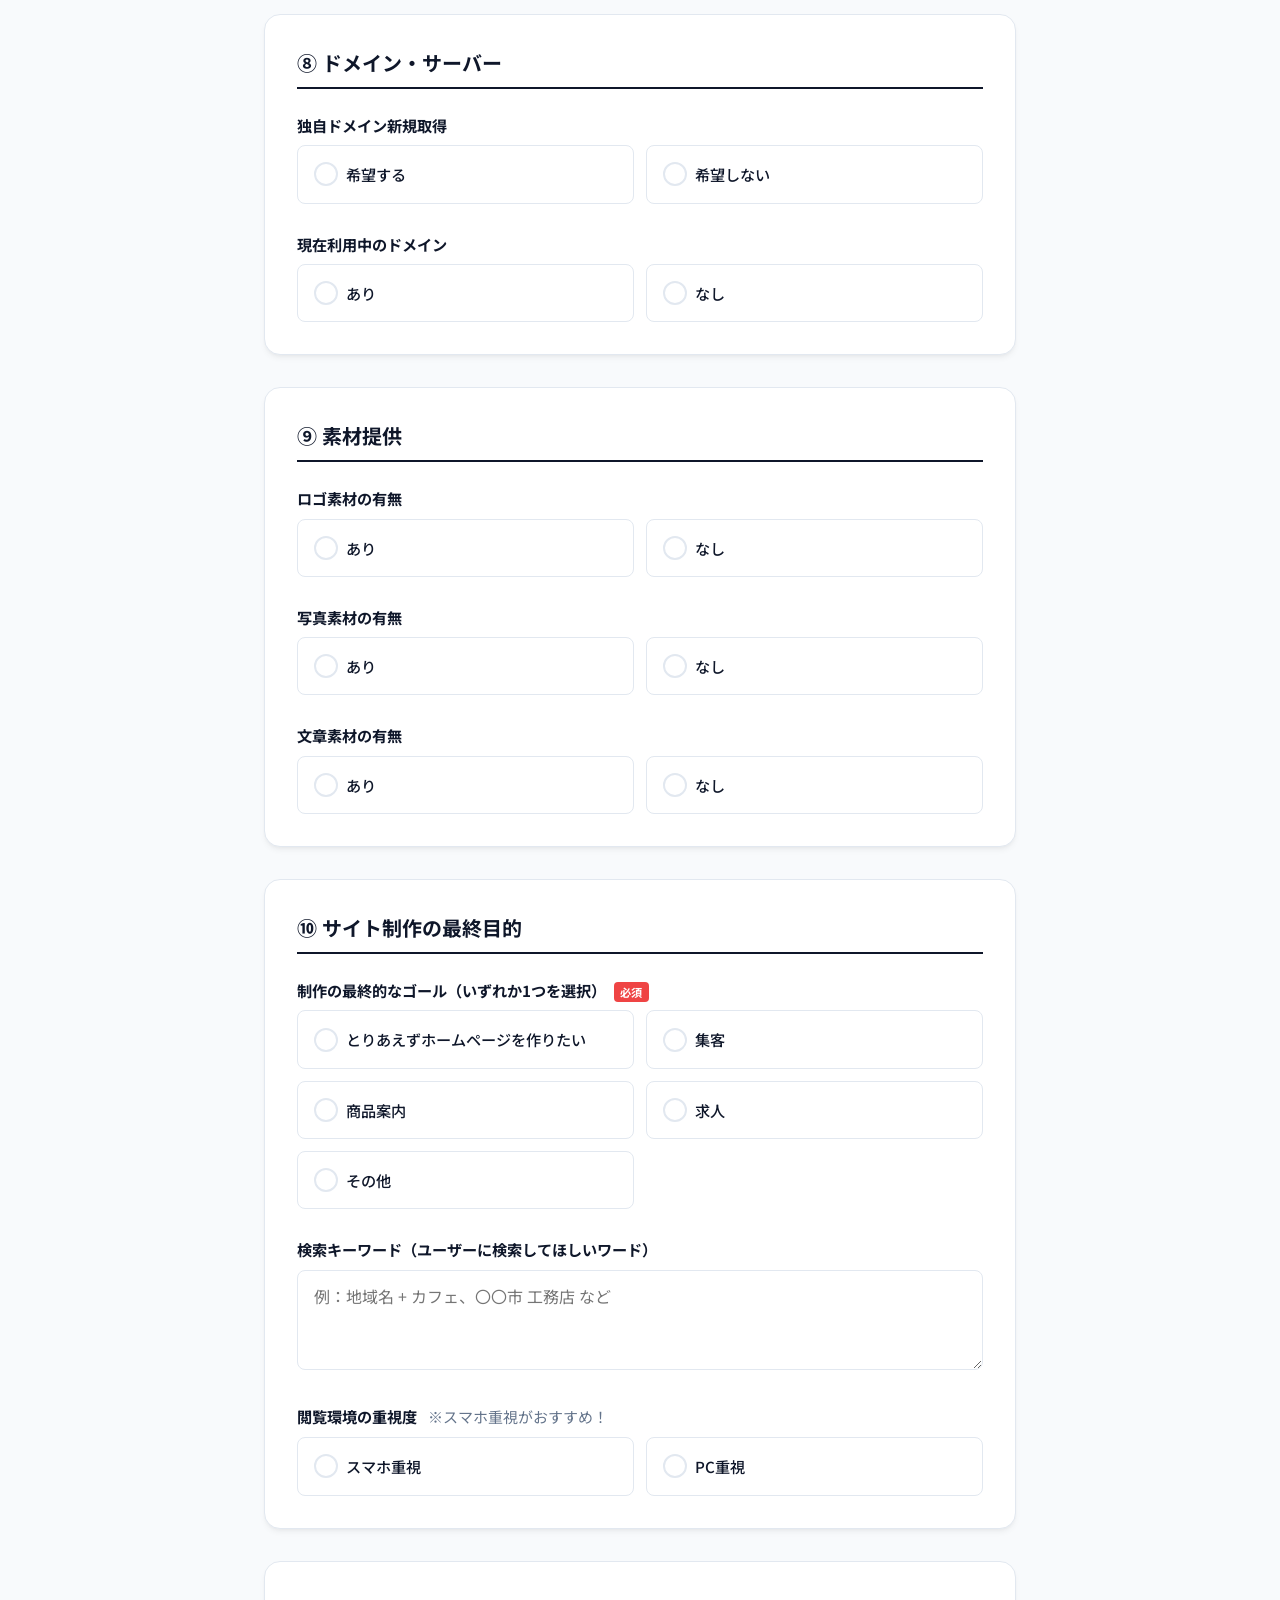
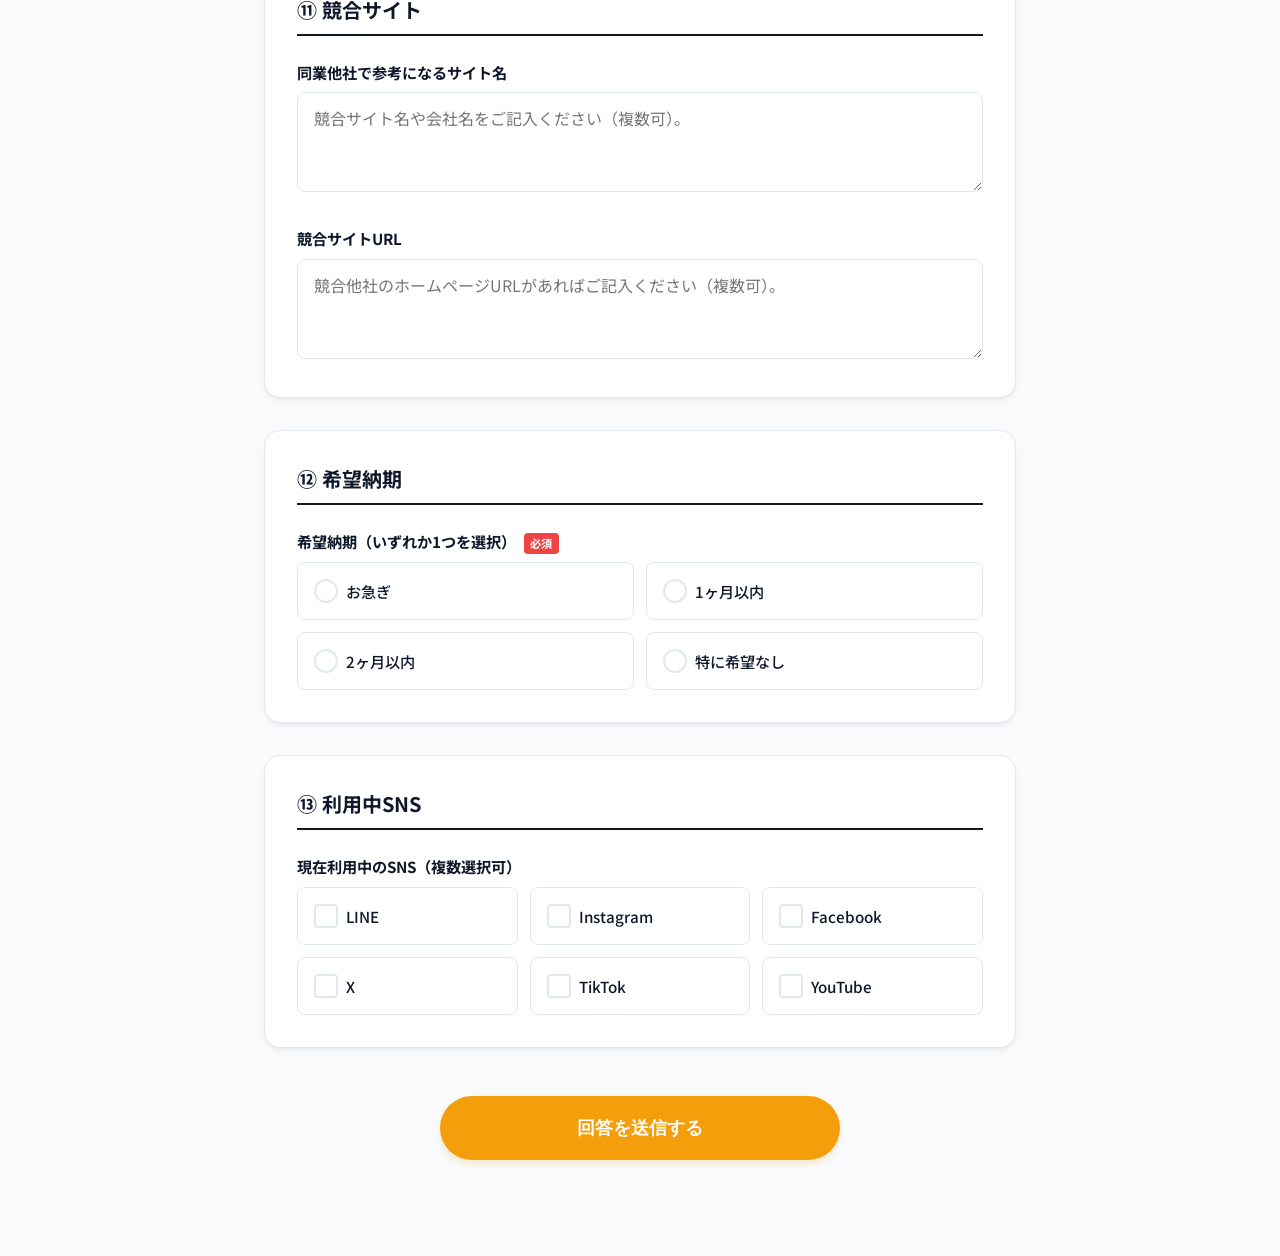
==== commit 8070444f: "ヒアリングフォームのヘッダーロゴ・テキストをメインページと統一" ====
--- a/hearing/index.html
+++ b/hearing/index.html
@@ -11,8 +11,12 @@
     <!-- Header -->
     <header>
         <div class="header-container">
-            <a href="../" class="logo">
-                <span>🌱</span> <span class="inline-block">街のWeb制作・管理</span><span class="inline-block">～up aid～</span>
+            <a href="../" class="logo" style="text-decoration: none; color: inherit; display: flex; align-items: center;">
+                <img src="../logo.png" alt="up aid ロゴ" style="height: 2.5rem; width: 2.5rem; margin-right: 0.5rem; border-radius: 0.5rem; object-fit: contain; box-shadow: 0 1px 2px rgba(0,0,0,0.05);">
+                <div style="display: flex; flex-direction: column; text-align: left; line-height: 1.25;">
+                    <span style="font-size: 10px; color: #64748b; font-weight: 600; letter-spacing: 0.05em; margin-bottom: 2px;">個人事業主・小規模事業者専門</span>
+                    <span style="font-size: 13px; font-weight: 700; color: #0f172a;">手頃な価格でホームページ制作管理<span style="color: #f59e0b; font-weight: 800; margin-left: 2px;">～<ruby>up aid<rt>アップエイド</rt></ruby>～</span></span>
+                </div>
             </a>
         </div>
     </header>
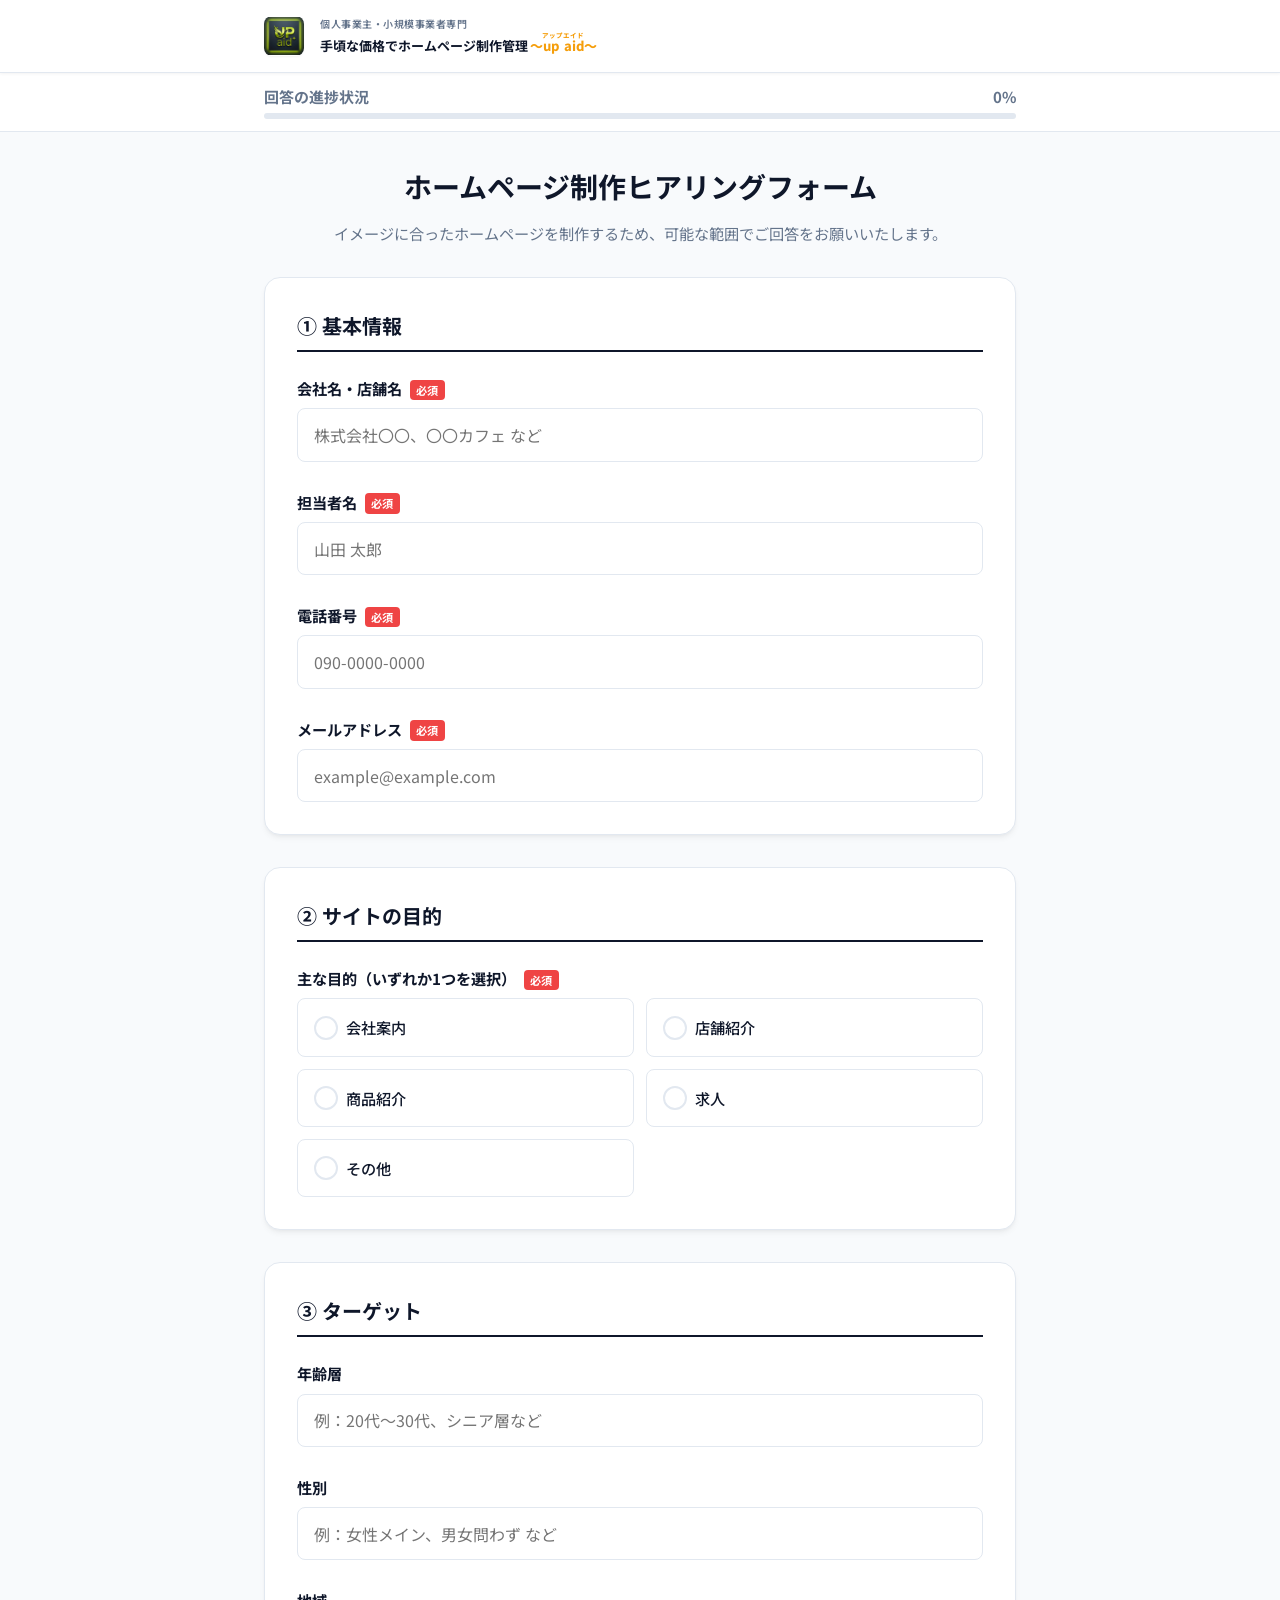
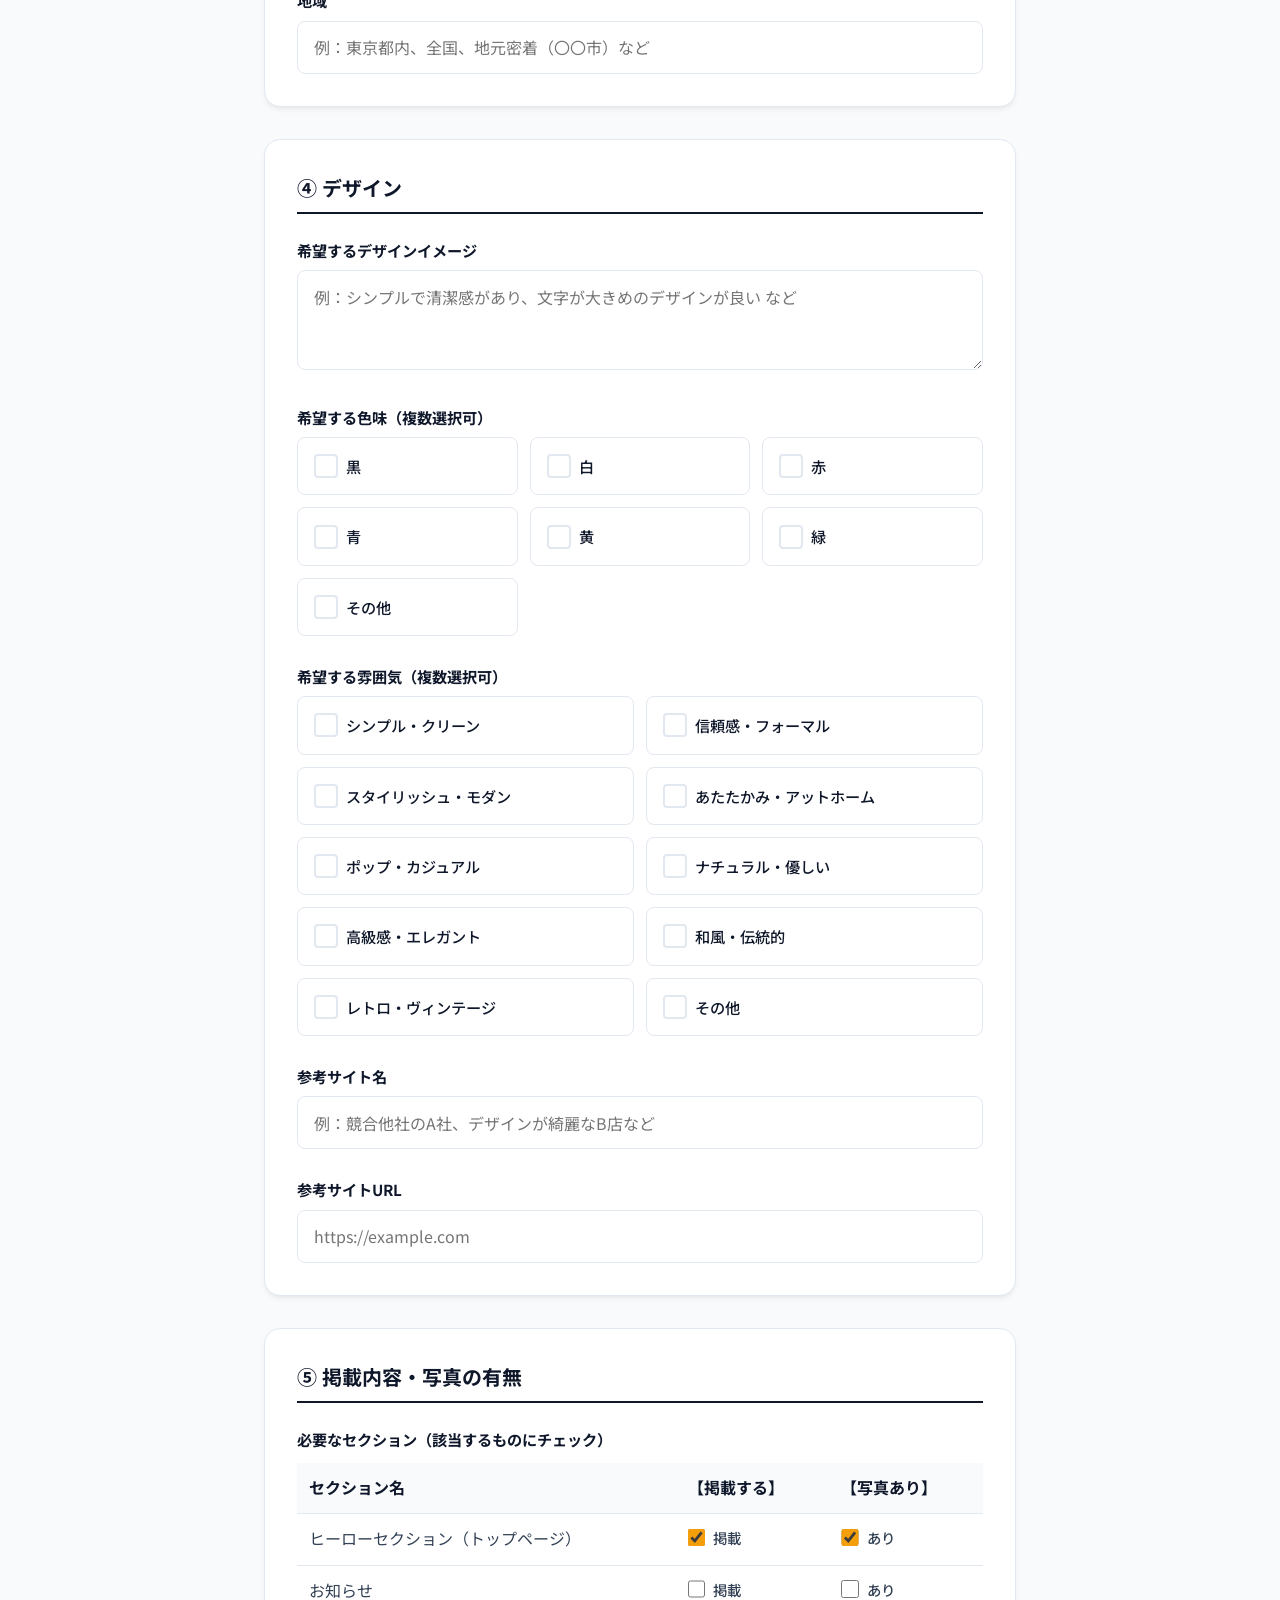
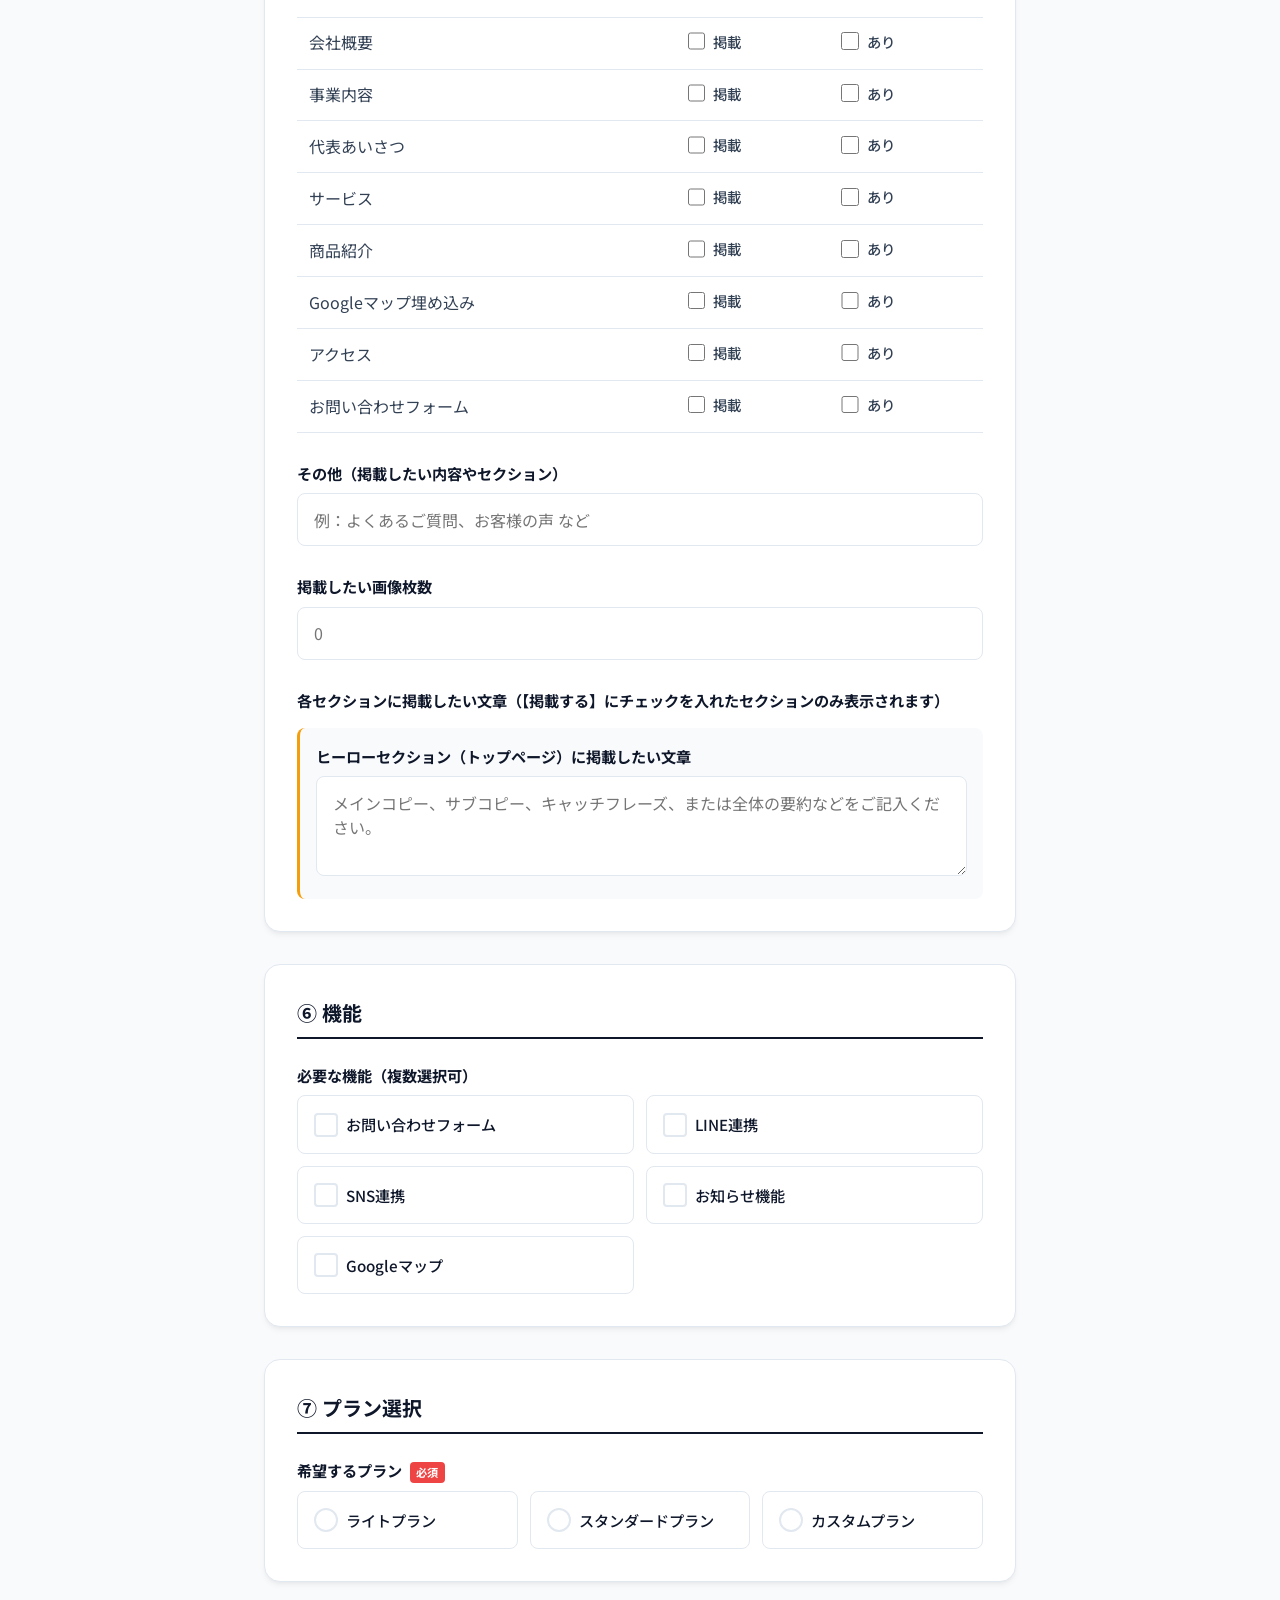
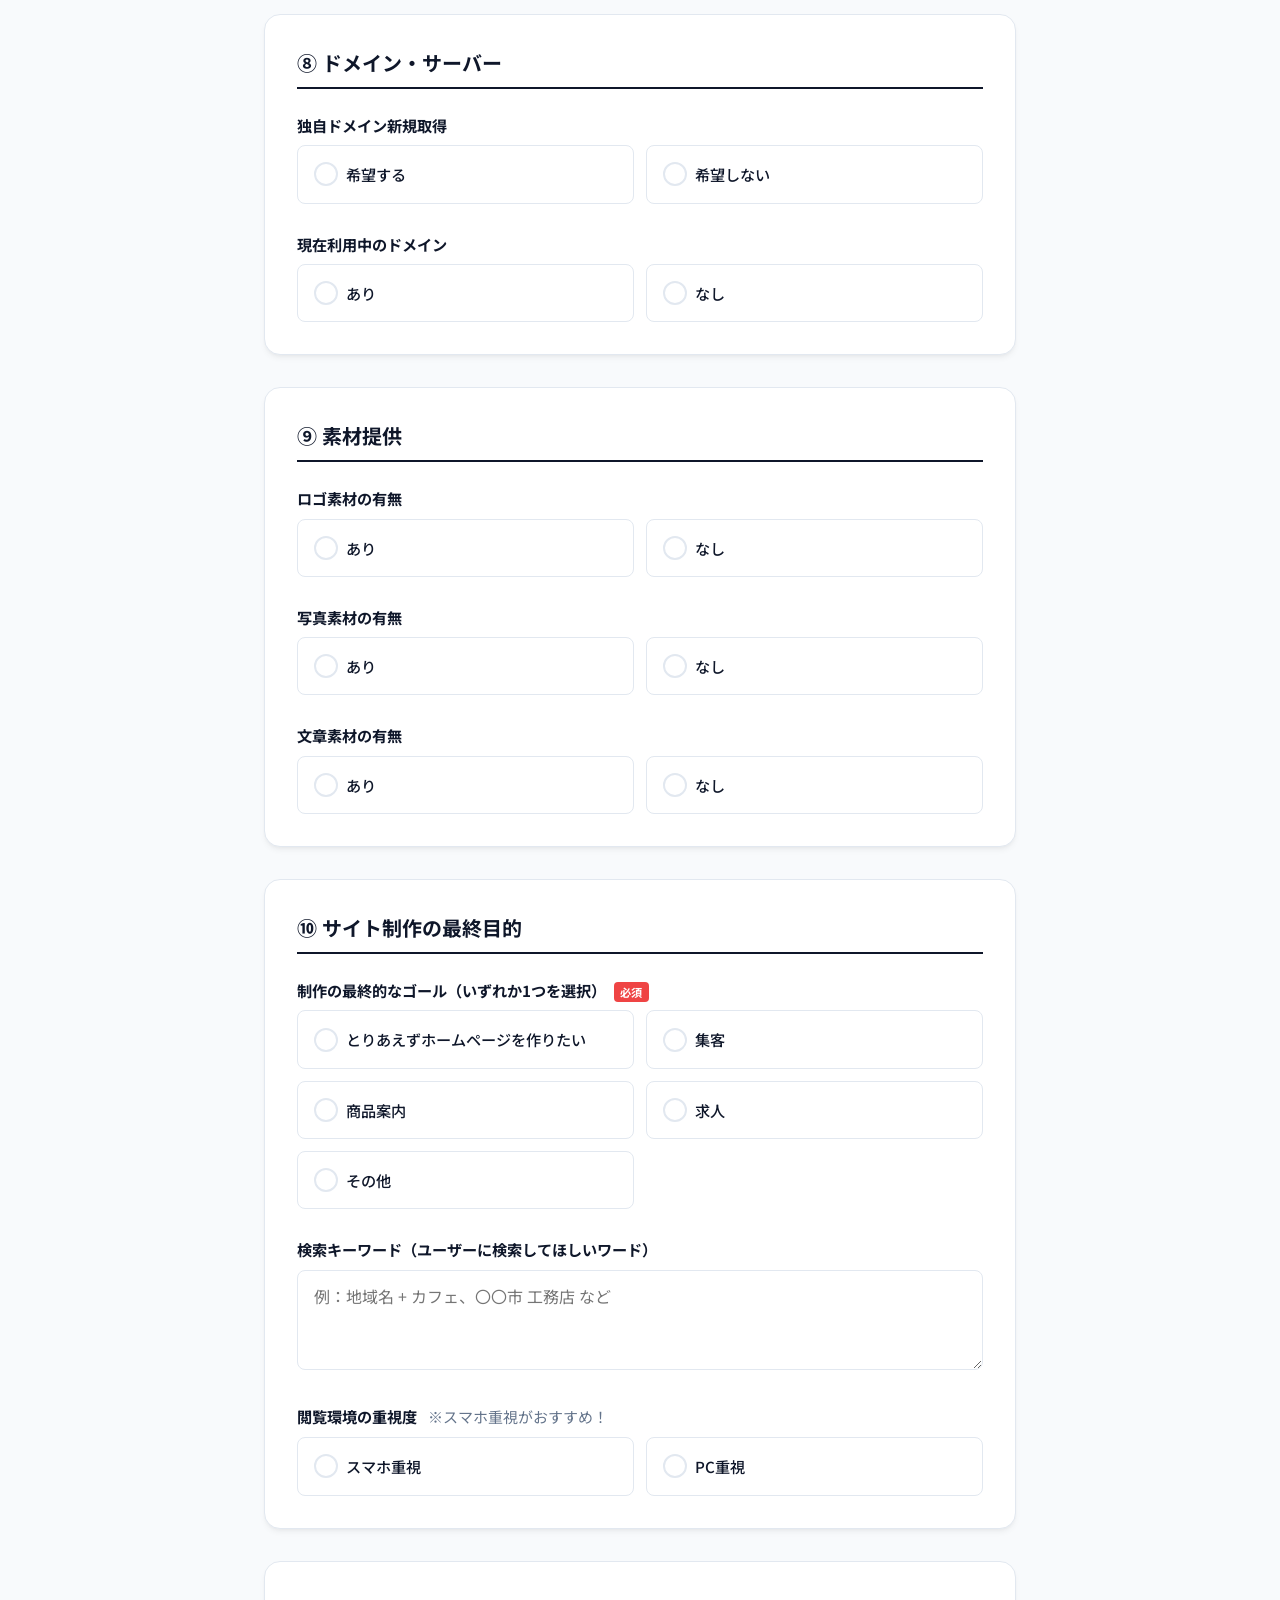
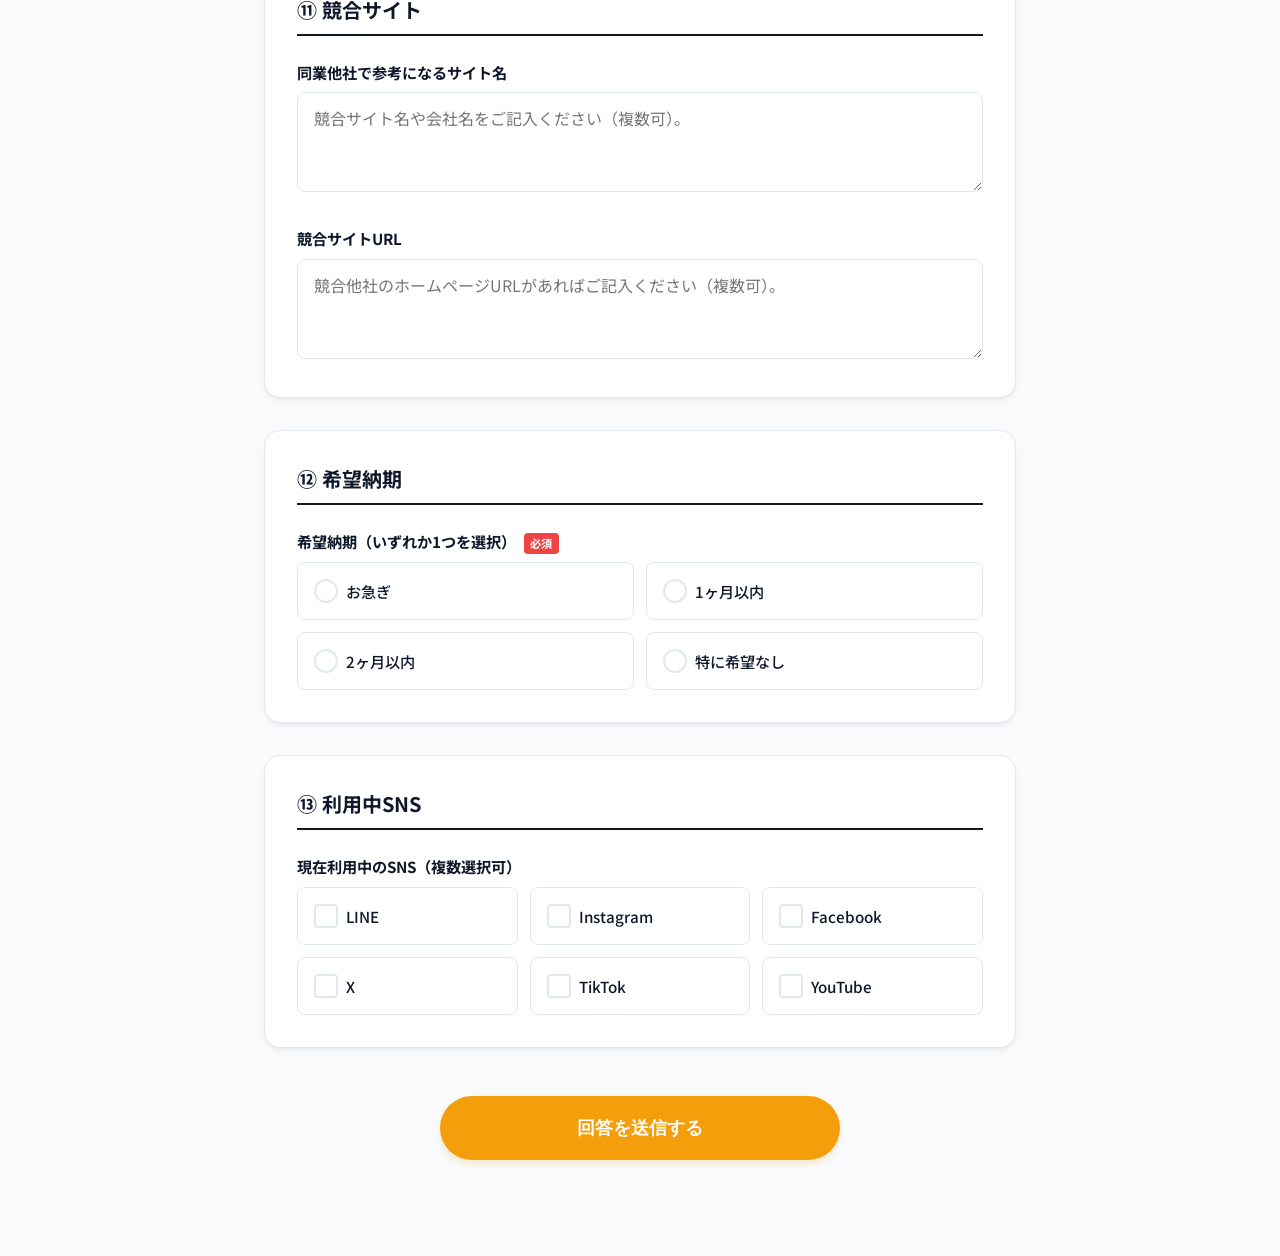
==== commit 70479a67: "feat: 画像をWebP形式に変換しHTML内の参照を更新" ====
--- a/hearing/index.html
+++ b/hearing/index.html
@@ -1,4 +1,4 @@
-<!DOCTYPE html>
+﻿<!DOCTYPE html>
 <html lang="ja">
 <head>
     <meta charset="UTF-8">
@@ -12,7 +12,7 @@
     <header>
         <div class="header-container">
             <a href="../" class="logo" style="text-decoration: none; color: inherit; display: flex; align-items: center;">
-                <img src="../logo.png" alt="up aid ロゴ" style="height: 2.5rem; width: 2.5rem; margin-right: 0.5rem; border-radius: 0.5rem; object-fit: contain; box-shadow: 0 1px 2px rgba(0,0,0,0.05);">
+                <img src="../logo.webp" alt="up aid ロゴ" style="height: 2.5rem; width: 2.5rem; margin-right: 0.5rem; border-radius: 0.5rem; object-fit: contain; box-shadow: 0 1px 2px rgba(0,0,0,0.05);">
                 <div style="display: flex; flex-direction: column; text-align: left; line-height: 1.25;">
                     <span style="font-size: 10px; color: #64748b; font-weight: 600; letter-spacing: 0.05em; margin-bottom: 2px;">個人事業主・小規模事業者専門</span>
                     <span style="font-size: 13px; font-weight: 700; color: #0f172a;">手頃な価格でホームページ制作管理<span style="color: #f59e0b; font-weight: 800; margin-left: 2px;">～<ruby>up aid<rt>アップエイド</rt></ruby>～</span></span>
@@ -604,3 +604,4 @@
     <script src="./app.js"></script>
 </body>
 </html>
+
